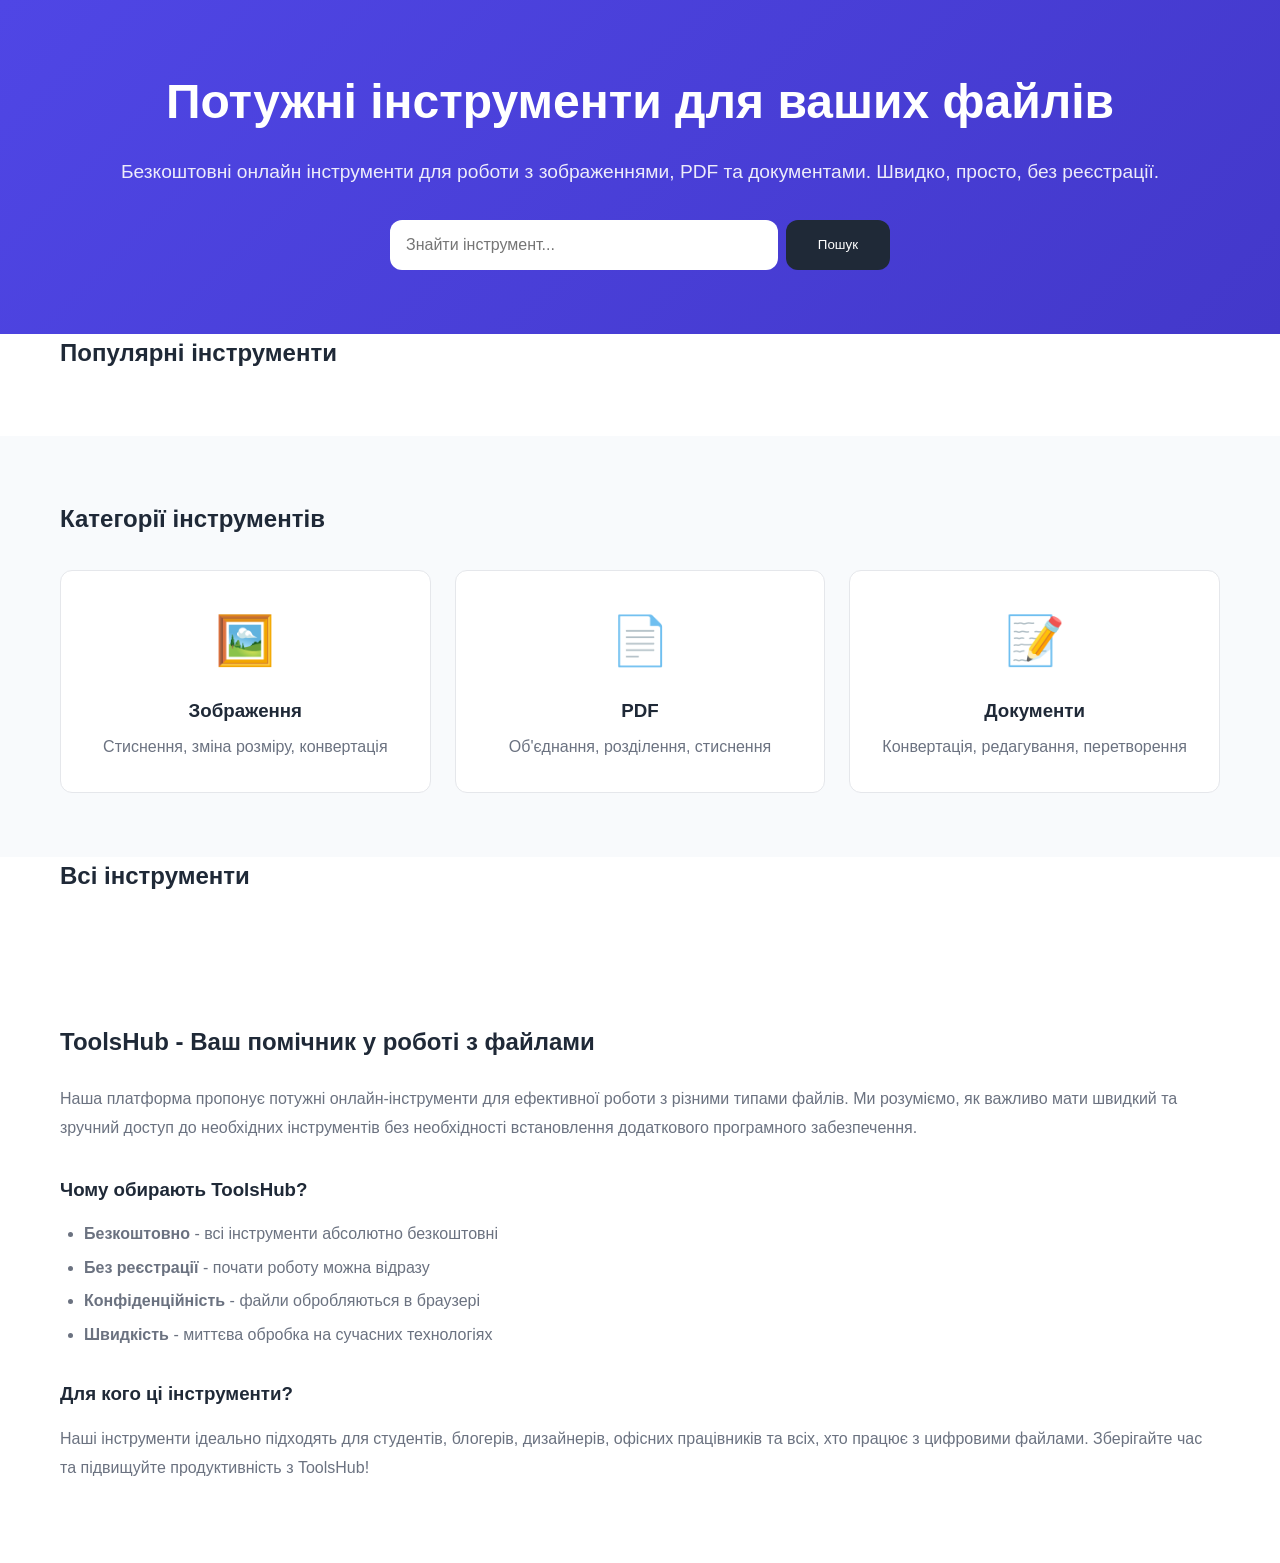
==== index.html @ 2525f167 "1" ====
<!DOCTYPE html>
<html lang="uk">
<head>
    <meta charset="UTF-8">
    <meta name="viewport" content="width=device-width, initial-scale=1.0">
    <title>ToolsHub - Безкоштовні онлайн інструменти для роботи з файлами</title>
    <meta name="description" content="Потужні онлайн інструменти для роботи з зображеннями, PDF та файлами. Швидко, просто, безкоштовно. Стискання, конвертація, редагування онлайн.">
    <meta name="keywords" content="онлайн інструменти, стиснення зображень, PDF tools, конвертація файлів, безкоштовні інструменти">
    
    <!-- Open Graph -->
    <meta property="og:title" content="ToolsHub - Безкоштовні онлайн інструменти">
    <meta property="og:description" content="Потужні інструменти для роботи з файлами прямо у вашому браузері">
    <meta property="og:type" content="website">
    <meta property="og:url" content="https://yourdomain.com/">
    <meta property="og:image" content="/assets/images/og-image.webp">
    
    <!-- Favicon -->
    <link rel="icon" type="image/x-icon" href="/assets/images/favicon.ico">
    
    <!-- Styles -->
    <link rel="stylesheet" href="/assets/css/global.css">
    <link rel="stylesheet" href="/assets/css/home.css">
</head>
<body>
    <!-- Header будет вставлено динамически -->
    <div id="header-container"></div>
    
    <main>
        <!-- Hero Section -->
        <section class="hero">
            <div class="container">
                <h1 class="hero-title">Потужні інструменти для ваших файлів</h1>
                <p class="hero-description">Безкоштовні онлайн інструменти для роботи з зображеннями, PDF та документами. Швидко, просто, без реєстрації.</p>
                
                <div class="search-box">
                    <input type="text" placeholder="Знайти інструмент..." id="searchInput">
                    <button class="search-btn">Пошук</button>
                </div>
            </div>
        </section>

        <!-- Featured Tools -->
        <section class="featured-tools">
            <div class="container">
                <h2>Популярні інструменти</h2>
                <div id="featured-tools-container" class="tools-grid"></div>
            </div>
        </section>

        <!-- Categories -->
        <section class="categories">
            <div class="container">
                <h2>Категорії інструментів</h2>
                <div class="categories-grid">
                    <div class="category-card" data-category="image">
                        <div class="category-icon">🖼️</div>
                        <h3>Зображення</h3>
                        <p>Стиснення, зміна розміру, конвертація</p>
                    </div>
                    <div class="category-card" data-category="pdf">
                        <div class="category-icon">📄</div>
                        <h3>PDF</h3>
                        <p>Об'єднання, розділення, стиснення</p>
                    </div>
                    <div class="category-card" data-category="document">
                        <div class="category-icon">📝</div>
                        <h3>Документи</h3>
                        <p>Конвертація, редагування, перетворення</p>
                    </div>
                </div>
            </div>
        </section>

        <!-- All Tools -->
        <section class="all-tools">
            <div class="container">
                <h2>Всі інструменти</h2>
                <div id="all-tools-container" class="tools-grid"></div>
            </div>
        </section>

        <!-- SEO Content -->
        <section class="seo-content">
            <div class="container">
                <h2>ToolsHub - Ваш помічник у роботі з файлами</h2>
                <p>Наша платформа пропонує потужні онлайн-інструменти для ефективної роботи з різними типами файлів. Ми розуміємо, як важливо мати швидкий та зручний доступ до необхідних інструментів без необхідності встановлення додаткового програмного забезпечення.</p>
                
                <h3>Чому обирають ToolsHub?</h3>
                <ul>
                    <li><strong>Безкоштовно</strong> - всі інструменти абсолютно безкоштовні</li>
                    <li><strong>Без реєстрації</strong> - почати роботу можна відразу</li>
                    <li><strong>Конфіденційність</strong> - файли обробляються в браузері</li>
                    <li><strong>Швидкість</strong> - миттєва обробка на сучасних технологіях</li>
                </ul>

                <h3>Для кого ці інструменти?</h3>
                <p>Наші інструменти ідеально підходять для студентів, блогерів, дизайнерів, офісних працівників та всіх, хто працює з цифровими файлами. Зберігайте час та підвищуйте продуктивність з ToolsHub!</p>
            </div>
        </section>
    </main>

    <!-- Footer будет вставлено динамически -->
    <div id="footer-container"></div>

    <!-- Scripts -->
    <script src="/assets/js/main.js"></script>
    <script src="/assets/js/components.js"></script>
    <script src="/assets/js/tools-loader.js"></script>
</body>
</html>
---- assets/css/global.css ----
/* Variables */
:root {
    --primary-color: #4f46e5;
    --primary-hover: #4338ca;
    --secondary-color: #64748b;
    --background: #ffffff;
    --surface: #f8fafc;
    --text-primary: #1f2937;
    --text-secondary: #6b7280;
    --border: #e5e7eb;
    --success: #10b981;
    --error: #ef4444;
    --radius: 12px;
    --shadow: 0 1px 3px rgba(0, 0, 0, 0.1);
    --shadow-lg: 0 10px 25px rgba(0, 0, 0, 0.1);
}

[data-theme="dark"] {
    --background: #0f0f0f;
    --surface: #1a1a1a;
    --text-primary: #f8fafc;
    --text-secondary: #94a3b8;
    --border: #2a2a2a;
}

/* Reset */
* {
    margin: 0;
    padding: 0;
    box-sizing: border-box;
}

body {
    font-family: -apple-system, BlinkMacSystemFont, 'Segoe UI', Roboto, sans-serif;
    background-color: var(--background);
    color: var(--text-primary);
    line-height: 1.6;
}

.container {
    max-width: 1200px;
    margin: 0 auto;
    padding: 0 20px;
}

/* Header Styles */
.header {
    background: var(--surface);
    border-bottom: 1px solid var(--border);
    padding: 1rem 0;
    position: sticky;
    top: 0;
    z-index: 100;
}

.header-content {
    display: flex;
    justify-content: space-between;
    align-items: center;
}

.logo {
    font-size: 1.5rem;
    font-weight: bold;
    color: var(--primary-color);
    text-decoration: none;
}

.nav {
    display: flex;
    gap: 2rem;
}

.nav a {
    color: var(--text-primary);
    text-decoration: none;
    font-weight: 500;
    transition: color 0.2s;
}

.nav a:hover {
    color: var(--primary-color);
}

.theme-toggle {
    background: none;
    border: none;
    cursor: pointer;
    font-size: 1.2rem;
    padding: 0.5rem;
    border-radius: var(--radius);
    transition: background 0.2s;
}

.theme-toggle:hover {
    background: var(--border);
}

/* Footer Styles */
.footer {
    background: var(--surface);
    border-top: 1px solid var(--border);
    padding: 2rem 0;
    margin-top: 4rem;
}

.footer-content {
    display: flex;
    justify-content: space-between;
    align-items: center;
}

.footer-nav {
    display: flex;
    gap: 1.5rem;
}

.footer-nav a {
    color: var(--text-secondary);
    text-decoration: none;
    font-size: 0.9rem;
}

.footer-nav a:hover {
    color: var(--primary-color);
}

.copyright {
    color: var(--text-secondary);
    font-size: 0.9rem;
}
---- assets/css/home.css ----
/* Hero Section */
.hero {
    background: linear-gradient(135deg, var(--primary-color) 0%, var(--primary-hover) 100%);
    color: white;
    padding: 4rem 0;
    text-align: center;
}

.hero-title {
    font-size: 3rem;
    font-weight: bold;
    margin-bottom: 1rem;
}

.hero-description {
    font-size: 1.2rem;
    margin-bottom: 2rem;
    opacity: 0.9;
}

.search-box {
    max-width: 500px;
    margin: 0 auto;
    display: flex;
    gap: 0.5rem;
}

.search-box input {
    flex: 1;
    padding: 1rem;
    border: none;
    border-radius: var(--radius);
    font-size: 1rem;
}

.search-btn {
    padding: 1rem 2rem;
    background: var(--text-primary);
    color: white;
    border: none;
    border-radius: var(--radius);
    cursor: pointer;
    font-weight: 500;
}

.search-btn:hover {
    background: #374151;
}

/* Tools Grid */
.tools-grid {
    display: grid;
    grid-template-columns: repeat(auto-fill, minmax(300px, 1fr));
    gap: 1.5rem;
    margin: 2rem 0;
}

.tool-card {
    background: var(--surface);
    border: 1px solid var(--border);
    border-radius: var(--radius);
    padding: 1.5rem;
    transition: all 0.2s;
}

.tool-card:hover {
    transform: translateY(-2px);
    box-shadow: var(--shadow-lg);
}

.tool-icon {
    font-size: 2rem;
    margin-bottom: 1rem;
}

.tool-card h3 {
    margin-bottom: 0.5rem;
    color: var(--text-primary);
}

.tool-card p {
    color: var(--text-secondary);
    margin-bottom: 1rem;
}

.tool-link {
    display: inline-block;
    background: var(--primary-color);
    color: white;
    padding: 0.5rem 1rem;
    border-radius: var(--radius);
    text-decoration: none;
    font-weight: 500;
    transition: background 0.2s;
}

.tool-link:hover {
    background: var(--primary-hover);
}

/* Categories */
.categories {
    padding: 4rem 0;
    background: var(--surface);
}

.categories-grid {
    display: grid;
    grid-template-columns: repeat(auto-fit, minmax(250px, 1fr));
    gap: 1.5rem;
    margin-top: 2rem;
}

.category-card {
    background: var(--background);
    border: 1px solid var(--border);
    border-radius: var(--radius);
    padding: 2rem;
    text-align: center;
    transition: all 0.2s;
}

.category-card:hover {
    transform: translateY(-2px);
    box-shadow: var(--shadow-lg);
}

.category-icon {
    font-size: 3rem;
    margin-bottom: 1rem;
}

.category-card h3 {
    margin-bottom: 0.5rem;
    color: var(--text-primary);
}

.category-card p {
    color: var(--text-secondary);
}

/* SEO Content */
.seo-content {
    padding: 4rem 0;
}

.seo-content h2 {
    margin-bottom: 1.5rem;
    color: var(--text-primary);
}

.seo-content h3 {
    margin: 2rem 0 1rem 0;
    color: var(--text-primary);
}

.seo-content p {
    margin-bottom: 1rem;
    color: var(--text-secondary);
    line-height: 1.8;
}

.seo-content ul {
    margin: 1rem 0;
    padding-left: 1.5rem;
}

.seo-content li {
    margin-bottom: 0.5rem;
    color: var(--text-secondary);
}

/* Responsive */
@media (max-width: 768px) {
    .hero-title {
        font-size: 2rem;
    }
    
    .search-box {
        flex-direction: column;
    }
    
    .tools-grid {
        grid-template-columns: 1fr;
    }
    
    .categories-grid {
        grid-template-columns: 1fr;
    }
    
    .header-content {
        flex-direction: column;
        gap: 1rem;
    }
    
    .footer-content {
        flex-direction: column;
        gap: 1rem;
        text-align: center;
    }
}
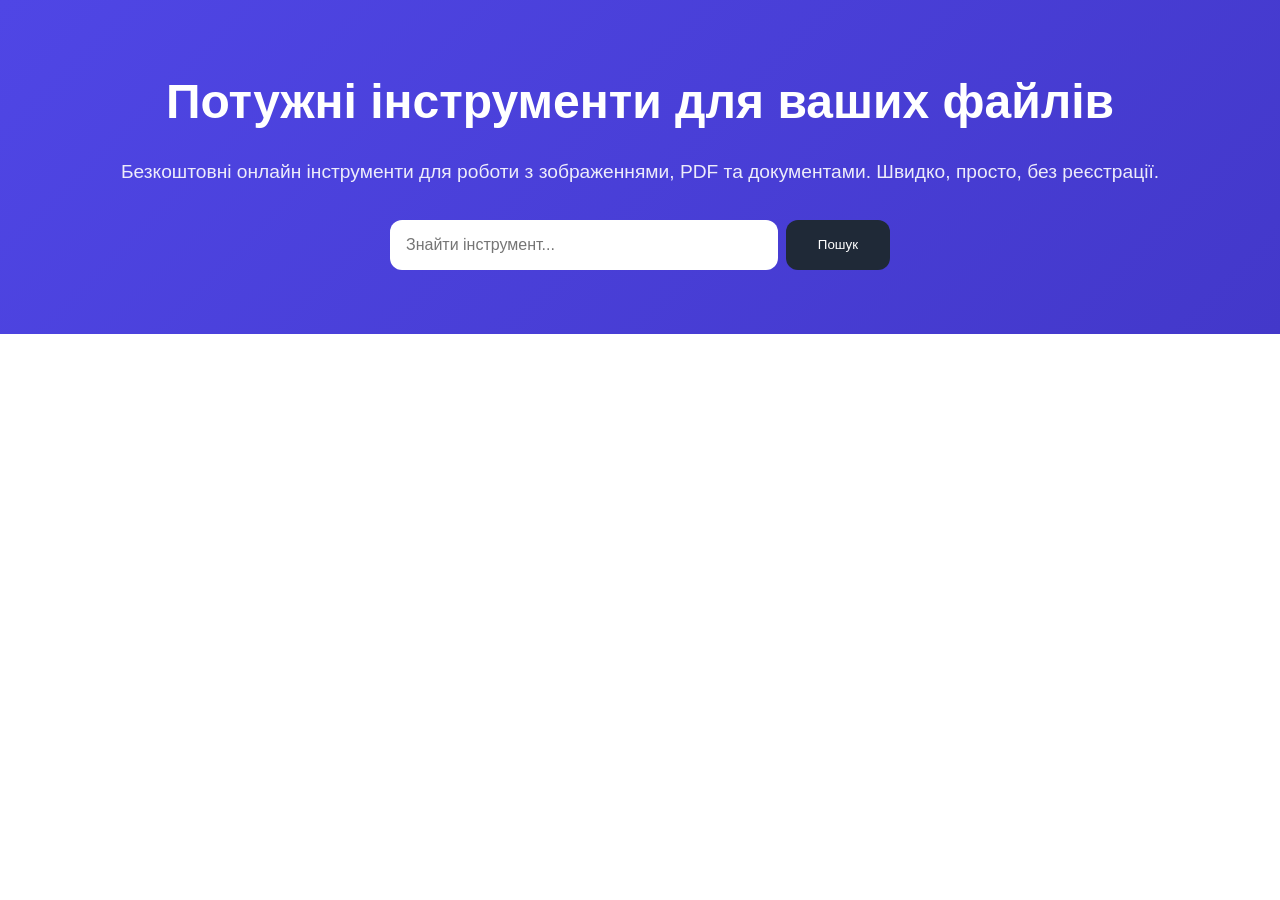
==== commit 5369f41d: "1" ====
--- a/index.html
+++ b/index.html
@@ -39,64 +39,7 @@
             </div>
         </section>
 
-        <!-- Featured Tools -->
-        <section class="featured-tools">
-            <div class="container">
-                <h2>Популярні інструменти</h2>
-                <div id="featured-tools-container" class="tools-grid"></div>
-            </div>
-        </section>
-
-        <!-- Categories -->
-        <section class="categories">
-            <div class="container">
-                <h2>Категорії інструментів</h2>
-                <div class="categories-grid">
-                    <div class="category-card" data-category="image">
-                        <div class="category-icon">🖼️</div>
-                        <h3>Зображення</h3>
-                        <p>Стиснення, зміна розміру, конвертація</p>
-                    </div>
-                    <div class="category-card" data-category="pdf">
-                        <div class="category-icon">📄</div>
-                        <h3>PDF</h3>
-                        <p>Об'єднання, розділення, стиснення</p>
-                    </div>
-                    <div class="category-card" data-category="document">
-                        <div class="category-icon">📝</div>
-                        <h3>Документи</h3>
-                        <p>Конвертація, редагування, перетворення</p>
-                    </div>
-                </div>
-            </div>
-        </section>
-
-        <!-- All Tools -->
-        <section class="all-tools">
-            <div class="container">
-                <h2>Всі інструменти</h2>
-                <div id="all-tools-container" class="tools-grid"></div>
-            </div>
-        </section>
-
-        <!-- SEO Content -->
-        <section class="seo-content">
-            <div class="container">
-                <h2>ToolsHub - Ваш помічник у роботі з файлами</h2>
-                <p>Наша платформа пропонує потужні онлайн-інструменти для ефективної роботи з різними типами файлів. Ми розуміємо, як важливо мати швидкий та зручний доступ до необхідних інструментів без необхідності встановлення додаткового програмного забезпечення.</p>
-                
-                <h3>Чому обирають ToolsHub?</h3>
-                <ul>
-                    <li><strong>Безкоштовно</strong> - всі інструменти абсолютно безкоштовні</li>
-                    <li><strong>Без реєстрації</strong> - почати роботу можна відразу</li>
-                    <li><strong>Конфіденційність</strong> - файли обробляються в браузері</li>
-                    <li><strong>Швидкість</strong> - миттєва обробка на сучасних технологіях</li>
-                </ul>
-
-                <h3>Для кого ці інструменти?</h3>
-                <p>Наші інструменти ідеально підходять для студентів, блогерів, дизайнерів, офісних працівників та всіх, хто працює з цифровими файлами. Зберігайте час та підвищуйте продуктивність з ToolsHub!</p>
-            </div>
-        </section>
+       
     </main>
 
     <!-- Footer будет вставлено динамически -->
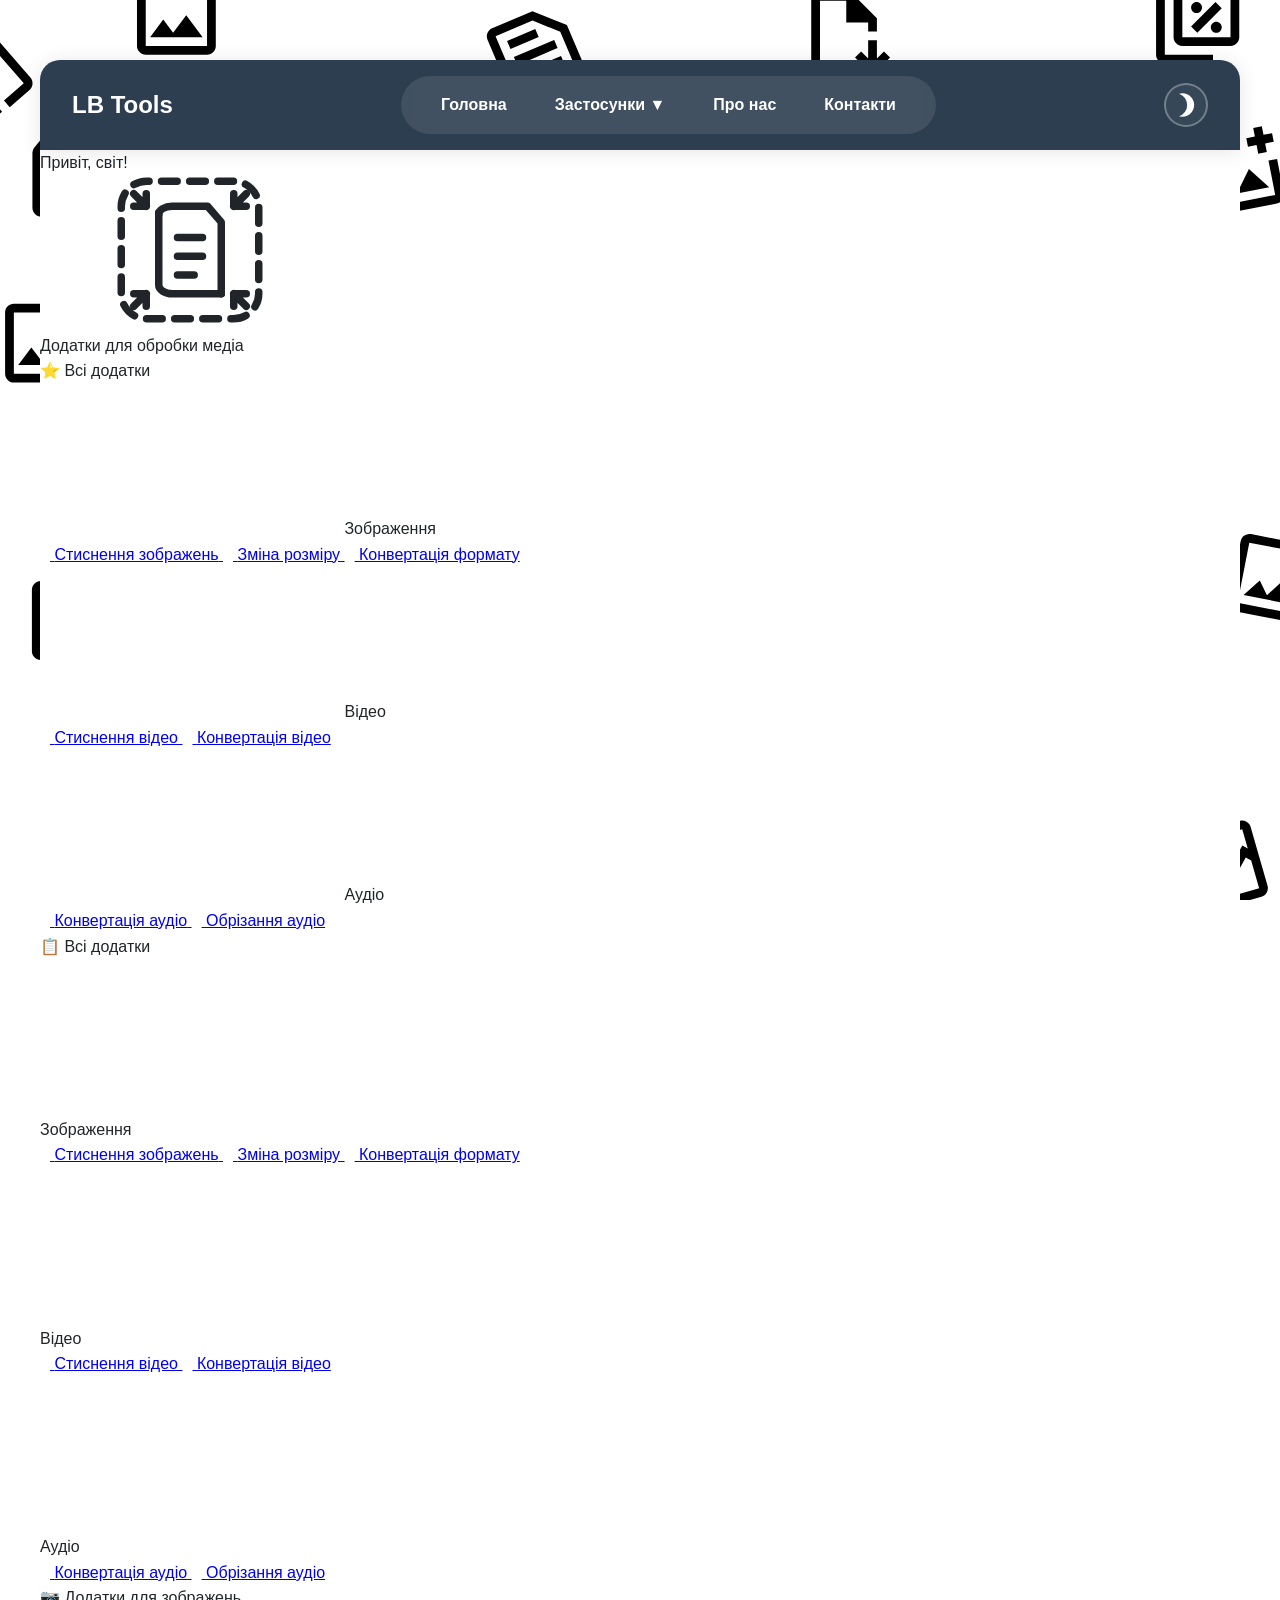
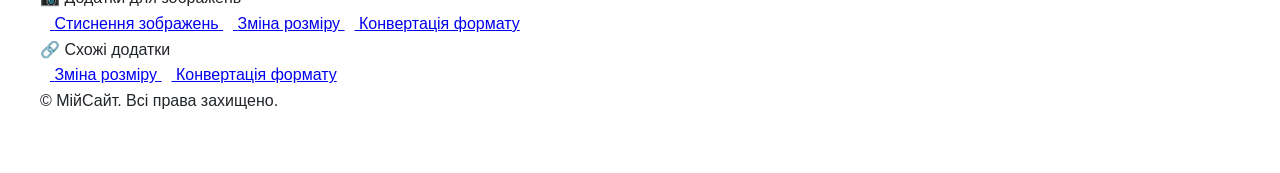
==== commit 28e05818: "1" ====
--- a/index.html
+++ b/index.html
@@ -3,51 +3,67 @@
 <head>
     <meta charset="UTF-8">
     <meta name="viewport" content="width=device-width, initial-scale=1.0">
-    <title>ToolsHub - Безкоштовні онлайн інструменти для роботи з файлами</title>
-    <meta name="description" content="Потужні онлайн інструменти для роботи з зображеннями, PDF та файлами. Швидко, просто, безкоштовно. Стискання, конвертація, редагування онлайн.">
-    <meta name="keywords" content="онлайн інструменти, стиснення зображень, PDF tools, конвертація файлів, безкоштовні інструменти">
-    
-    <!-- Open Graph -->
-    <meta property="og:title" content="ToolsHub - Безкоштовні онлайн інструменти">
-    <meta property="og:description" content="Потужні інструменти для роботи з файлами прямо у вашому браузері">
-    <meta property="og:type" content="website">
-    <meta property="og:url" content="https://yourdomain.com/">
-    <meta property="og:image" content="/assets/images/og-image.webp">
-    
-    <!-- Favicon -->
-    <link rel="icon" type="image/x-icon" href="/assets/images/favicon.ico">
-    
-    <!-- Styles -->
-    <link rel="stylesheet" href="/assets/css/global.css">
-    <link rel="stylesheet" href="/assets/css/home.css">
+    <title>LB Tools</title>
+    <link rel="stylesheet" href="assets/css/reset.css">
+    <link rel="stylesheet" href="assets/css/main.css">
+    <link rel="stylesheet" href="assets/css/header.css">
 </head>
-<body>
-    <!-- Header будет вставлено динамически -->
-    <div id="header-container"></div>
-    
-    <main>
-        <!-- Hero Section -->
-        <section class="hero">
+<body class="fade-in">
+
+    <!-- Шапка -->
+    <header id="header" class="site-header"></header>
+
+    <!-- Основний контент -->
+    <main id="main-content">
+        <div class="content">
+            <h1>Привіт, світ!</h1>
+
+            <svg class="icon" aria-hidden="true">
+                <use href="assets/img/icons/icons.svg#compress-pdf-outline-ico"></use>
+            </svg>
+
+            
+
+
+
             <div class="container">
-                <h1 class="hero-title">Потужні інструменти для ваших файлів</h1>
-                <p class="hero-description">Безкоштовні онлайн інструменти для роботи з зображеннями, PDF та документами. Швидко, просто, без реєстрації.</p>
-                
-                <div class="search-box">
-                    <input type="text" placeholder="Знайти інструмент..." id="searchInput">
-                    <button class="search-btn">Пошук</button>
-                </div>
+                <h1>Додатки для обробки медіа</h1>
+            
+
+                <!-- Футер - випадаючі категорії -->
+                <section class="footer-links">
+                    <h2 class="section-title">⭐ Всі додатки</h2>
+                    <div data-links="footer"></div>
+                </section>
+
+                <!-- Список всіх додатків з групуванням по категоріях -->
+                <section>
+                    <h2 class="section-title">📋 Всі додатки</h2>
+                    <div class="apps-container" data-links="all"></div>
+                </section>
+
+
+                <!-- Категорія окремо -->
+                <section>
+                    <h2 class="section-title">📷 Додатки для зображень</h2>
+                    <div class="simple-list" data-links="category" data-category="images"></div>
+                </section>
+
+                <!-- Пов'язані додатки -->
+                <section>
+                    <h2 class="section-title">🔗 Схожі додатки</h2>
+                    <div class="simple-list" data-links="related" data-category="images" data-current="compress-image"></div>
+                </section>
             </div>
-        </section>
 
-       
+            
     </main>
 
-    <!-- Footer будет вставлено динамически -->
-    <div id="footer-container"></div>
+    <!-- Футер -->
+    <footer id="footer" class="site-footer"></footer>
 
-    <!-- Scripts -->
-    <script src="/assets/js/main.js"></script>
-    <script src="/assets/js/components.js"></script>
-    <script src="/assets/js/tools-loader.js"></script>
+    <script src="assets/js/appsData.js"></script>
+    <script src="assets/js/render.js"></script>
+    <script src="assets/js/main.js"></script>
 </body>
 </html>
--- a/assets/css/main.css
+++ b/assets/css/main.css
@@ -0,0 +1,381 @@
+
+/* ===== CSS ЗМІННІ ДЛЯ ТЕМ ===== */
+:root {
+    /* Світла тема (за замовчуванням) */
+    --bg-primary: #ffffff;
+    --bg-secondary: #f8f9fa;
+    --bg-tertiary: #e9ecef;
+    
+    --text-primary: #212529;
+    --text-secondary: #6c757d;
+    --text-muted: #adb5bd;
+    
+    --accent-primary: #2c3e50;
+    --accent-secondary: #3498db;
+    --accent-success: #28a745;
+    --accent-danger: #dc3545;
+    --accent-warning: #ffc107;
+    
+    --border-color: #dee2e6;
+    --shadow-color: rgba(0, 0, 0, 0.1);
+
+    --header-bg: #2c3e50;
+    --header-text: #ffffff;
+    
+    /* Фон сторінки */
+    --page-bg-image: url('/assets/img/background/background-white-tems.svg');
+    
+    /* Посилання */
+    --link-color: #3498db;
+    --link-hover: #2980b9;
+    
+    /* ===== АДАПТИВНІ РОЗМІРИ ТЕКСТУ ===== */
+    /* Десктоп (базові розміри) */
+    --text-xs: 0.75rem;    /* 12px */
+    --text-sm: 0.875rem;   /* 14px */
+    --text-base: 1rem;     /* 16px */
+    --text-lg: 1.125rem;   /* 18px */
+    --text-xl: 1.25rem;    /* 20px */
+    --text-2xl: 1.5rem;    /* 24px */
+    --text-3xl: 1.875rem;  /* 30px */
+    --text-4xl: 2.25rem;   /* 36px */
+    --text-5xl: 3rem;      /* 48px */
+    --text-6xl: 3.75rem;   /* 60px */
+    
+    /* Відступи */
+    --space-xs: 0.25rem;   /* 4px */
+    --space-sm: 0.5rem;    /* 8px */
+    --space-md: 1rem;      /* 16px */
+    --space-lg: 1.5rem;    /* 24px */
+    --space-xl: 2rem;      /* 32px */
+    --space-2xl: 3rem;     /* 48px */
+    --space-3xl: 4rem;     /* 64px */
+    
+    /* Додаткові змінні для RGB значень */
+    --header-bg-rgb: 44, 62, 80;
+    --accent-secondary-rgb: 52, 152, 219;
+}
+
+/* Темна тема */
+[data-theme="dark"] {
+    --bg-primary: #1a1d21;
+    --bg-secondary: #2d3136;
+    --bg-tertiary: #3d4248;
+    
+    --text-primary: #e9ecef;
+    --text-secondary: #adb5bd;
+    --text-muted: #6c757d;
+    
+    --accent-primary: #3498db;
+    --accent-secondary: #5dade2;
+    --accent-success: #58d68d;
+    --accent-danger: #f1948a;
+    --accent-warning: #f7dc6f;
+    
+    --border-color: #495057;
+    --shadow-color: rgba(0, 0, 0, 0.3);
+    
+    /* Фон сторінки */
+    --page-bg-image: url('/assets/img/background/background-black-tems.svg');
+    
+    --link-color: #5dade2;
+    --link-hover: #85c1e9;
+    
+    /* Додаткові змінні для RGB значень */
+    --header-bg-rgb: 26, 37, 47;
+    --accent-secondary-rgb: 93, 173, 226;
+}
+
+/* Системна тема (автоматично) */
+@media (prefers-color-scheme: dark) {
+    :root:not([data-theme="light"]) {
+        --bg-primary: #1a1d21;
+        --bg-secondary: #2d3136;
+        --bg-tertiary: #3d4248;
+        --text-primary: #e9ecef;
+        --text-secondary: #adb5bd;
+        --text-muted: #6c757d;
+        /* Фон сторінки */
+        --page-bg-image: url('/assets/img/background/background-black-tems.svg');  
+    }
+}
+
+/* ===== АДАПТИВНІСТЬ ДЛЯ РІЗНИХ ЕКРАНІВ ===== */
+
+/* Великі десктопи (1440px+) */
+@media (min-width: 1440px) {
+    :root {
+        --text-base: 1.125rem;   /* 18px */
+        --text-lg: 1.25rem;      /* 20px */
+        --text-xl: 1.5rem;       /* 24px */
+        --text-2xl: 1.875rem;    /* 30px */
+        --text-3xl: 2.25rem;     /* 36px */
+        --text-4xl: 3rem;        /* 48px */
+        --text-5xl: 3.75rem;     /* 60px */
+        --text-6xl: 4.5rem;      /* 72px */
+    }
+}
+
+/* Планшети (768px - 1023px) */
+@media (max-width: 1023px) {
+    :root {
+        --text-xs: 0.75rem;      /* 12px */
+        --text-sm: 0.8125rem;    /* 13px */
+        --text-base: 0.9375rem;  /* 15px */
+        --text-lg: 1.0625rem;    /* 17px */
+        --text-xl: 1.1875rem;    /* 19px */
+        --text-2xl: 1.375rem;    /* 22px */
+        --text-3xl: 1.625rem;    /* 26px */
+        --text-4xl: 1.875rem;    /* 30px */
+        --text-5xl: 2.25rem;     /* 36px */
+        --text-6xl: 2.75rem;     /* 44px */
+    }
+}
+
+/* Мобільні (480px - 767px) */
+@media (max-width: 767px) {
+    :root {
+        --text-xs: 0.6875rem;    /* 11px */
+        --text-sm: 0.75rem;      /* 12px */
+        --text-base: 0.875rem;   /* 14px */
+        --text-lg: 1rem;         /* 16px */
+        --text-xl: 1.125rem;     /* 18px */
+        --text-2xl: 1.25rem;     /* 20px */
+        --text-3xl: 1.5rem;      /* 24px */
+        --text-4xl: 1.75rem;     /* 28px */
+        --text-5xl: 2rem;        /* 32px */
+        --text-6xl: 2.5rem;      /* 40px */
+        
+        --space-md: 0.75rem;     /* 12px */
+        --space-lg: 1.25rem;     /* 20px */
+        --space-xl: 1.5rem;      /* 24px */
+        --space-2xl: 2rem;       /* 32px */
+        --space-3xl: 3rem;       /* 48px */
+    }
+}
+
+/* Дуже малі екрани (320px - 479px) */
+@media (max-width: 479px) {
+    :root {
+        --text-xs: 0.625rem;     /* 10px */
+        --text-sm: 0.6875rem;    /* 11px */
+        --text-base: 0.8125rem;  /* 13px */
+        --text-lg: 0.9375rem;    /* 15px */
+        --text-xl: 1.0625rem;    /* 17px */
+        --text-2xl: 1.1875rem;   /* 19px */
+        --text-3xl: 1.375rem;    /* 22px */
+        --text-4xl: 1.5rem;      /* 24px */
+        --text-5xl: 1.75rem;     /* 28px */
+        --text-6xl: 2rem;        /* 32px */
+        
+        --space-md: 0.5rem;      /* 8px */
+        --space-lg: 1rem;        /* 16px */
+        --space-xl: 1.25rem;     /* 20px */
+        --space-2xl: 1.5rem;     /* 24px */
+        --space-3xl: 2rem;       /* 32px */
+    }
+}
+
+/* ===== ОСНОВНІ СТИЛІ БОКС-САЙЗІНГ ===== */
+*, *::before, *::after {
+    box-sizing: border-box;
+}
+
+html {
+    scroll-behavior: smooth;
+    min-height: 100vh;
+    display: flex;
+    background-color: var(--bg-primary);
+
+
+    background-image: var(--page-bg-image);
+    background-size: cover;
+    background-attachment: fixed;
+    background-position: center;
+    color: var(--text-primary);
+    transition: all 0.3s ease;
+}
+
+body {
+    padding: 0;
+    font-family: -apple-system, BlinkMacSystemFont, 'Segoe UI', Roboto, 'Helvetica Neue', Arial, sans-serif;
+    background-image: var(--page-bg-image);
+    background-size: cover;
+    background-attachment: fixed;
+    background-position: center;
+    color: var(--text-primary);
+    line-height: 1.6;
+    overflow-x: hidden;
+    position: relative;
+    width: 100%;
+    margin: auto;
+    max-width: 1444px;
+    padding-top: var(--text-6xl);
+    padding-bottom: var(--text-6xl);
+    transition: all 0.3s ease;
+}
+
+main {
+    min-height: 100vh;
+    background-color: var(--bg-primary);
+}
+
+@media (max-width: 1440px) {
+    body {
+        max-width: 1200px;
+        padding-top: var(--text-6xl);
+        padding-bottom: var(--text-6xl);
+    }
+}
+
+@media (max-width: 1200px) {
+    body {
+        max-width: 1023px;
+        padding-top: var(--text-5xl);
+        padding-bottom: var(--text-5xl);
+    }
+}
+
+@media (max-width: 1023px) {
+    body {
+        max-width: 900px;
+        padding-top: var(--text-4xl);
+        padding-bottom: var(--text-4xl);
+    }
+}
+
+@media (max-width: 900px) {
+    body {
+        max-width: 767px;
+        padding-top: var(--text-3xl);
+        padding-bottom: var(--text-3xl);
+    }
+}
+
+@media (max-width: 767px) {
+    body {
+        max-width: 100vw;
+        padding-top: 0;
+        padding-bottom: 0;
+    }
+    main {
+        min-height: 100vh;
+    }
+}
+
+/* ===== АНІМАЦІЇ ===== */
+/* Основний клас для плавного з'явлення */
+.fade-in {
+    opacity: 0;
+    animation: fadeIn 0.6s ease forwards;
+}
+
+/* Різні варіанти анімацій */
+.slide-up {
+    opacity: 0;
+    transform: translateY(30px);
+    animation: slideUp 0.6s ease forwards;
+}
+
+.slide-down {
+    opacity: 0;
+    transform: translateY(-30px);
+    animation: slideDown 0.6s ease forwards;
+}
+
+.slide-left {
+    opacity: 0;
+    transform: translateX(30px);
+    animation: slideLeft 0.6s ease forwards;
+}
+
+.slide-right {
+    opacity: 0;
+    transform: translateX(-30px);
+    animation: slideRight 0.6s ease forwards;
+}
+
+/* Анімація масштабу */
+.scale-in {
+    opacity: 0;
+    transform: scale(0.8);
+    animation: scaleIn 0.6s ease forwards;
+}
+
+/* Бounce ефект */
+.bounce-in {
+    opacity: 0;
+    transform: scale(0.3);
+    animation: bounceIn 0.6s ease forwards;
+}
+
+/* Анімації */
+@keyframes fadeIn {
+    to { opacity: 1; }
+}
+
+@keyframes slideUp {
+    to { opacity: 1; transform: translateY(0); }
+}
+
+@keyframes slideDown {
+    to { opacity: 1; transform: translateY(0); }
+}
+
+@keyframes slideLeft {
+    to { opacity: 1; transform: translateX(0); }
+}
+
+@keyframes slideRight {
+    to { opacity: 1; transform: translateX(0); }
+}
+
+@keyframes scaleIn {
+    to { opacity: 1; transform: scale(1); }
+}
+
+@keyframes bounceIn {
+    0% { opacity: 0; transform: scale(0.3); }
+    50% { opacity: 1; transform: scale(1.05); }
+    70% { transform: scale(0.9); }
+    100% { opacity: 1; transform: scale(1); }
+}
+
+/* Затримки */
+.delay-1 { animation-delay: 0.1s; }
+.delay-2 { animation-delay: 0.2s; }
+.delay-3 { animation-delay: 0.3s; }
+.delay-4 { animation-delay: 0.4s; }
+.delay-5 { animation-delay: 0.5s; }
+
+/* Плавні переходи для ховерів */
+.smooth-element {
+    transition: all 0.3s ease;
+}
+
+/* ===== УТИЛІТИ ===== */
+.visually-hidden {
+    position: absolute;
+    width: 1px;
+    height: 1px;
+    padding: 0;
+    margin: -1px;
+    overflow: hidden;
+    clip: rect(0, 0, 0, 0);
+    white-space: nowrap;
+    border: 0;
+}
+
+.focus-visible:focus {
+    outline: 2px solid var(--accent-secondary);
+    outline-offset: 2px;
+}
+
+
+/* ===== МІНІМАЛІСТИЧНИЙ СКРОЛБАР З КОЛЬОРОВОЮ ПОЛОСКОЮ ===== */
+::-webkit-scrollbar { width: 6px; height: 6px; }
+::-webkit-scrollbar-track { background: transparent; margin: 20px 0; border-radius: 3px; }
+::-webkit-scrollbar-thumb { background: var(--accent-secondary); border-radius: 3px; }
+::-webkit-scrollbar-thumb:hover { background: var(--accent-secondary); }
+::-webkit-scrollbar-button { display: none; }
+
--- a/assets/css/header.css
+++ b/assets/css/header.css
@@ -0,0 +1,548 @@
+/* ===== СТИЛІЗАЦІЯ ШАПКИ ===== */
+.site-header {
+    background: var(--header-bg);
+    color: var(--header-text);
+    position: sticky;
+    top: 0;
+    z-index: 1000;
+    box-shadow: 0 2px 20px var(--shadow-color);
+    transition: all 0.3s ease;
+    backdrop-filter: blur(10px);
+    -webkit-backdrop-filter: blur(10px);
+    width: 100%;
+    border-radius: 20px 20px 0 0;
+}
+
+.site-header.scrolled {
+    background: rgba(var(--header-bg-rgb), 0.95);
+    box-shadow: 0 4px 30px rgba(0, 0, 0, 0.1);
+    padding-top: var(--space-xs);
+    padding-bottom: var(--space-xs);
+    border-radius: 0 0 0 0;
+}
+
+.header-container {
+    max-width: 1200px;
+    margin: 0 auto;
+    padding: var(--space-md) var(--space-xl);
+    display: flex;
+    align-items: center;
+    justify-content: space-between;
+    gap: var(--space-lg);
+    width: 100%;
+}
+
+/* Логотип */
+.logo {
+    flex-shrink: 0;
+}
+
+.logo a {
+    font-size: var(--text-2xl);
+    font-weight: 800;
+    color: var(--header-text);
+    text-decoration: none;
+    display: flex;
+    align-items: center;
+    gap: var(--space-sm);
+    transition: all 0.3s ease;
+    padding: var(--space-xs) 0;
+    position: relative;
+}
+
+.logo a::after {
+    content: '';
+    position: absolute;
+    bottom: 0;
+    left: 0;
+    width: 0;
+    height: 3px;
+    background: linear-gradient(90deg, var(--accent-primary), var(--accent-secondary));
+    transition: width 0.3s ease;
+    border-radius: 2px;
+}
+
+.logo a:hover::after {
+    width: 100%;
+}
+
+.logo a:hover {
+    transform: translateY(-2px);
+}
+
+/* Основна навігація */
+.main-nav {
+    flex: 1;
+    display: flex;
+    justify-content: center;
+}
+
+.nav-list {
+    display: flex;
+    gap: var(--space-md);
+    list-style: none;
+    margin: 0;
+    padding: 0;
+    background: rgba(255, 255, 255, 0.1);
+    padding: var(--space-sm) var(--space-lg);
+    border-radius: 50px;
+    backdrop-filter: blur(5px);
+    -webkit-backdrop-filter: blur(5px);
+}
+
+.nav-list li {
+    position: relative;
+}
+
+.nav-list a {
+    color: var(--header-text);
+    text-decoration: none;
+    font-weight: 600;
+    font-size: var(--text-base);
+    padding: var(--space-sm) var(--space-md);
+    border-radius: 25px;
+    transition: all 0.3s ease;
+    display: block;
+    position: relative;
+    overflow: hidden;
+}
+
+.nav-list a::before {
+    content: '';
+    position: absolute;
+    top: 0;
+    left: -100%;
+    width: 100%;
+    height: 100%;
+    background: linear-gradient(90deg, transparent, rgba(255, 255, 255, 0.1), transparent);
+    transition: left 0.5s ease;
+}
+
+.nav-list a:hover::before {
+    left: 100%;
+}
+
+.nav-list a:hover {
+    background: rgba(255, 255, 255, 0.15);
+    
+    box-shadow: 0 4px 15px rgba(0, 0, 0, 0.1);
+}
+
+.nav-list a::after {
+    content: '';
+    position: absolute;
+    bottom: -2px;
+    left: 50%;
+    transform: translateX(-50%);
+    width: 0;
+    height: 2px;
+    background: linear-gradient(90deg, var(--accent-primary), var(--accent-secondary));
+    transition: width 0.3s ease;
+    border-radius: 2px;
+}
+
+.nav-list a:hover::after {
+    width: 70%;
+}
+
+.nav-list li.active a {
+    background: rgba(255, 255, 255, 0.2);
+    color: var(--accent-secondary);
+}
+
+.nav-list li.active a::after {
+    width: 70%;
+    background: var(--accent-secondary);
+}
+
+/* ===== КНОПКА ПЕРЕМИКАННЯ ТЕМИ ===== */
+.theme-toggle {
+    background: transparent;
+    border: 2px solid rgba(255, 255, 255, 0.3);
+    width: 44px;
+    height: 44px;
+    border-radius: 50%;
+    cursor: pointer;
+    display: flex;
+    align-items: center;
+    justify-content: center;
+    color: var(--header-text);
+    font-size: var(--text-lg);
+    transition: all 0.3s cubic-bezier(0.4, 0, 0.2, 1);
+    flex-shrink: 0;
+    position: relative;
+    overflow: hidden;
+    z-index: 10;
+}
+
+.theme-toggle::before {
+    content: '';
+    position: absolute;
+    top: 0;
+    left: -100%;
+    width: 100%;
+    height: 100%;
+    background: linear-gradient(90deg, transparent, rgba(255, 255, 255, 0.2), transparent);
+    transition: left 0.5s ease;
+}
+
+.theme-toggle:hover::before {
+    left: 100%;
+}
+
+.theme-toggle:hover {
+    border-color: var(--accent-secondary);
+    background: rgba(255, 255, 255, 0.1);
+    transform: rotate(15deg) scale(1.1);
+    box-shadow: 0 0 20px rgba(var(--accent-secondary-rgb), 0.3);
+}
+
+.theme-toggle:active {
+    transform: rotate(15deg) scale(0.95);
+}
+
+.theme-icon {
+    transition: all 0.3s ease;
+    display: inline-block;
+}
+
+.theme-toggle:hover .theme-icon {
+    transform: scale(1.2);
+}
+
+/* Анімація для іконки теми */
+@keyframes themeSwitch {
+    0% {
+        transform: scale(1) rotate(0deg);
+        opacity: 1;
+    }
+    50% {
+        transform: scale(0.5) rotate(180deg);
+        opacity: 0;
+    }
+    100% {
+        transform: scale(1) rotate(360deg);
+        opacity: 1;
+    }
+}
+
+.theme-toggle.switching .theme-icon {
+    animation: themeSwitch 0.6s ease;
+}
+
+/* Кнопка мобільного меню */
+.mobile-menu-btn {
+    display: none;
+    flex-direction: column;
+    justify-content: space-between;
+    width: 30px;
+    height: 21px;
+    background: transparent;
+    border: none;
+    cursor: pointer;
+    padding: 0;
+    z-index: 1001;
+    position: relative;
+}
+
+.mobile-menu-btn span {
+    width: 100%;
+    height: 3px;
+    background: var(--header-text);
+    border-radius: 3px;
+    transition: all 0.3s ease;
+    transform-origin: left center;
+}
+
+.mobile-menu-btn.active span:nth-child(1) {
+    transform: rotate(45deg) translate(2px, -4px);
+    background: var(--accent-secondary);
+}
+
+.mobile-menu-btn.active span:nth-child(2) {
+    opacity: 0;
+    transform: translateX(-10px);
+}
+
+.mobile-menu-btn.active span:nth-child(3) {
+    transform: rotate(-45deg) translate(2px, 4px);
+    background: var(--accent-secondary);
+}
+
+/* ===== МОБІЛЬНЕ МЕНЮ ===== */
+.mobile-menu-overlay {
+    position: fixed;
+    top: 0;
+    left: 0;
+    width: 100%;
+    height: 100%;
+    background: rgba(0, 0, 0, 0.5);
+    z-index: 998;
+    opacity: 0;
+    visibility: hidden;
+    transition: all 0.3s cubic-bezier(0.4, 0, 0.2, 1);
+    backdrop-filter: blur(2px);
+    -webkit-backdrop-filter: blur(2px);
+}
+
+.mobile-menu-overlay.active {
+    opacity: 1;
+    visibility: visible;
+}
+
+@media (max-width: 767px) {
+    .site-header{
+        border-radius: 0 0 0 0;
+    }
+    body.menu-open {
+        overflow: hidden;
+    }
+    
+    .header-container {
+        padding: var(--space-sm);
+        gap: var(--space-sm);
+    }
+    
+    .logo a {
+        font-size: var(--text-xl);
+    }
+    
+    .main-nav {
+        position: fixed;
+        top: 0;
+        right: -100%;
+        width: 380px;
+        max-width: 100%;
+        height: 100vh;
+        height: 100dvh;
+        background: var(--header-bg);
+        box-shadow: -5px 0 30px rgba(0, 0, 0, 0.3);
+        transition: right 0.4s cubic-bezier(0.4, 0, 0.2, 1);
+        z-index: 999;
+        padding: 80px var(--space-lg) var(--space-xl);
+        display: flex;
+        flex-direction: column;
+        justify-content: flex-start;
+        overflow-y: auto;
+        -webkit-overflow-scrolling: touch;
+    }
+    
+    .main-nav.active {
+        right: 0;
+    }
+    
+    .nav-list {
+        flex-direction: column;
+        background: transparent;
+        padding: 0;
+        border-radius: 0;
+        gap: var(--space-xs);
+        width: 100%;
+        margin-top: var(--space-lg);
+    }
+    
+    .nav-list a {
+        padding: var(--space-md);
+        font-size: var(--text-base);
+        border-radius: 12px;
+        text-align: center;
+        margin-bottom: var(--space-xs);
+        background: rgba(255, 255, 255, 0.05);
+    }
+    
+    .nav-list a:hover {
+        transform: translateX(5px);
+        background: rgba(255, 255, 255, 0.1);
+    }
+    
+    .mobile-menu-btn {
+        display: flex;
+        order: 3;
+    }
+    
+    .theme-toggle {
+        width: 40px;
+        height: 40px;
+        font-size: var(--text-base);
+        margin-left: auto;
+        order: 2;
+    }
+    
+    .logo {
+        order: 1;
+    }
+}
+
+/* Адаптивність для планшетів */
+@media (max-width: 1023px) and (min-width: 768px) {
+    .header-container {
+        padding: var(--space-sm) var(--space-lg);
+        gap: var(--space-md);
+    }
+    
+    .nav-list {
+        padding: var(--space-xs) var(--space-md);
+        gap: var(--space-sm);
+    }
+    
+    .nav-list a {
+        padding: var(--space-xs) var(--space-sm);
+        font-size: var(--text-sm);
+    }
+    
+    .theme-toggle {
+        width: 42px;
+        height: 42px;
+        font-size: var(--text-base);
+    }
+}
+
+/* Адаптивність для дуже малих екранів */
+@media (max-width: 479px) {
+    .header-container {
+        padding: var(--space-xs) var(--space-sm);
+    }
+    
+    .logo a {
+        font-size: var(--text-lg);
+        gap: var(--space-xs);
+    }
+    
+    .main-nav {
+        width: 100%;
+        padding: 70px var(--space-md) var(--space-lg);
+    }
+    
+    .nav-list a {
+        padding: var(--space-sm);
+        font-size: var(--text-sm);
+    }
+    
+    .theme-toggle {
+        width: 38px;
+        height: 38px;
+        border-width: 1.5px;
+    }
+    
+    .theme-toggle:active {
+        transform: scale(0.9);
+        background: rgba(255, 255, 255, 0.2);
+    }
+    
+    .mobile-menu-btn {
+        width: 28px;
+        height: 20px;
+    }
+    
+    .mobile-menu-overlay {
+        background: rgba(0, 0, 0, 0.6);
+    }
+}
+
+/* ===== ДОДАТКОВІ СТИЛІ ДЛЯ КНОПКИ ТЕМИ ===== */
+@keyframes pulse {
+    0% {
+        box-shadow: 0 0 0 0 rgba(var(--accent-secondary-rgb), 0.7);
+    }
+    70% {
+        box-shadow: 0 0 0 10px rgba(var(--accent-secondary-rgb), 0);
+    }
+    100% {
+        box-shadow: 0 0 0 0 rgba(var(--accent-secondary-rgb), 0);
+    }
+}
+
+.theme-toggle.pulse {
+    animation: pulse 0.6s ease;
+}
+
+[data-theme="dark"] .theme-toggle {
+    border-color: rgba(255, 255, 255, 0.2);
+    background: rgba(255, 255, 255, 0.05);
+}
+
+[data-theme="dark"] .theme-toggle:hover {
+    border-color: var(--accent-secondary);
+    background: rgba(255, 255, 255, 0.1);
+}
+
+[data-theme="light"] .theme-toggle {
+    border-color: rgba(255, 255, 255, 0.3);
+    background: rgba(255, 255, 255, 0.05);
+}
+
+[data-theme="light"] .theme-toggle:hover {
+    border-color: var(--accent-secondary);
+    background: rgba(255, 255, 255, 0.15);
+}
+
+[data-theme="dark"] .mobile-menu-overlay {
+    background: rgba(0, 0, 0, 0.7);
+}
+
+[data-theme="light"] .mobile-menu-overlay {
+    background: rgba(0, 0, 0, 0.4);
+}
+
+/* ===== ПЛАВНІ ПЕРЕХОДИ ===== */
+.site-header,
+.header-container,
+.logo a,
+.nav-list a,
+.theme-toggle,
+.mobile-menu-btn span {
+    transition: all 0.3s cubic-bezier(0.4, 0, 0.2, 1);
+}
+
+/* Обмеження максимальної ширини для великих екранів */
+@media (min-width: 1440px) {
+    .header-container {
+        max-width: 1400px;
+    }
+}
+
+.category-item{
+    padding-left: 15px;
+}
+
+.sub-submenu {
+    display: none;
+    padding-left: 15px;
+}
+
+.arrow {
+    margin-left: 8px;
+    font-size: 0.8em;
+}
+
+
+
+
+.dropdown-header-link .header-links{
+    display: none;
+}
+.dropdown-header-link.open .header-links{
+    display: flex;
+    position: absolute;
+    width: max-content;
+    max-width: 700px;
+    top: 110%;
+    left: 50%;
+    transform: translateX(-50%);
+    background: var(--header-bg);
+    border-radius: 0 0 20px 20px;
+    flex-direction: column;
+
+    padding: 20px;
+    box-sizing: border-box;
+    border-radius: 20px;
+    max-height: 500px;
+    overflow-y: scroll;
+    
+}
+
+
+.app-icon{
+    height: 10px;
+    width: 10px;
+}
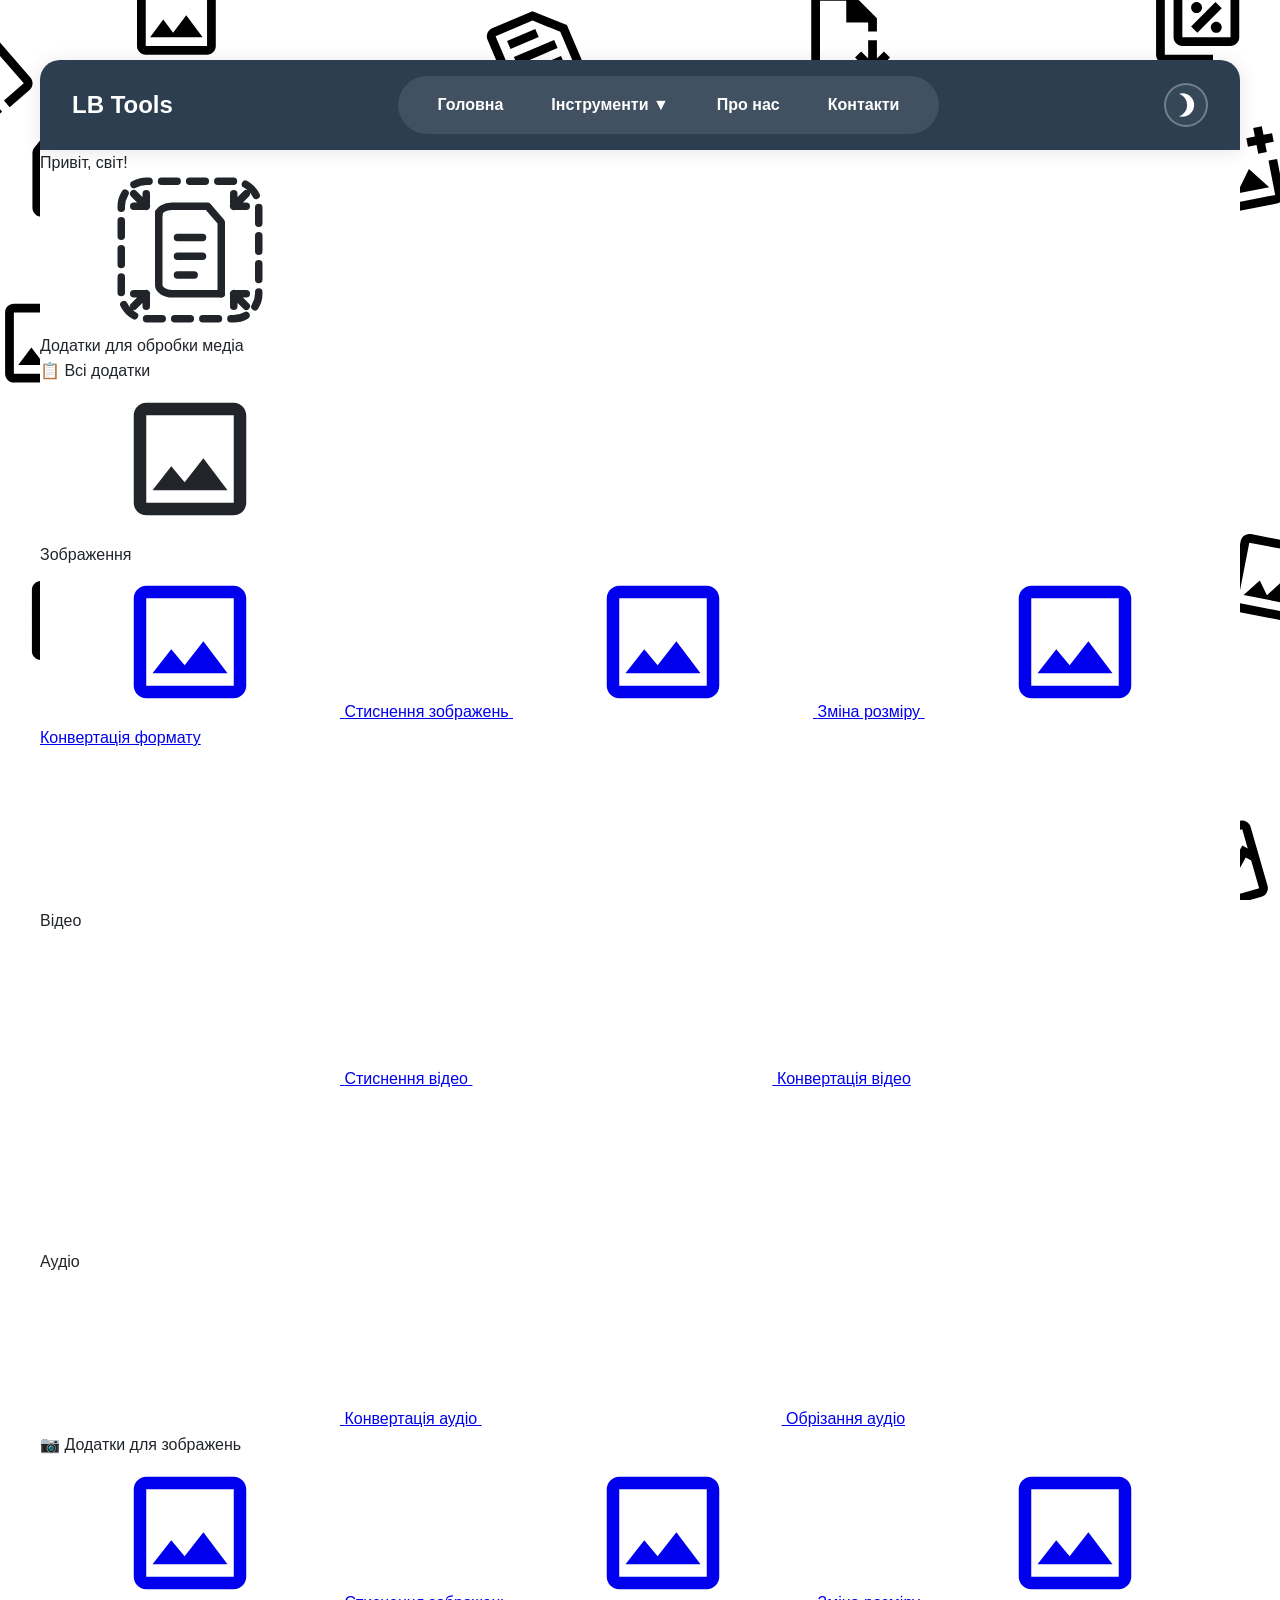
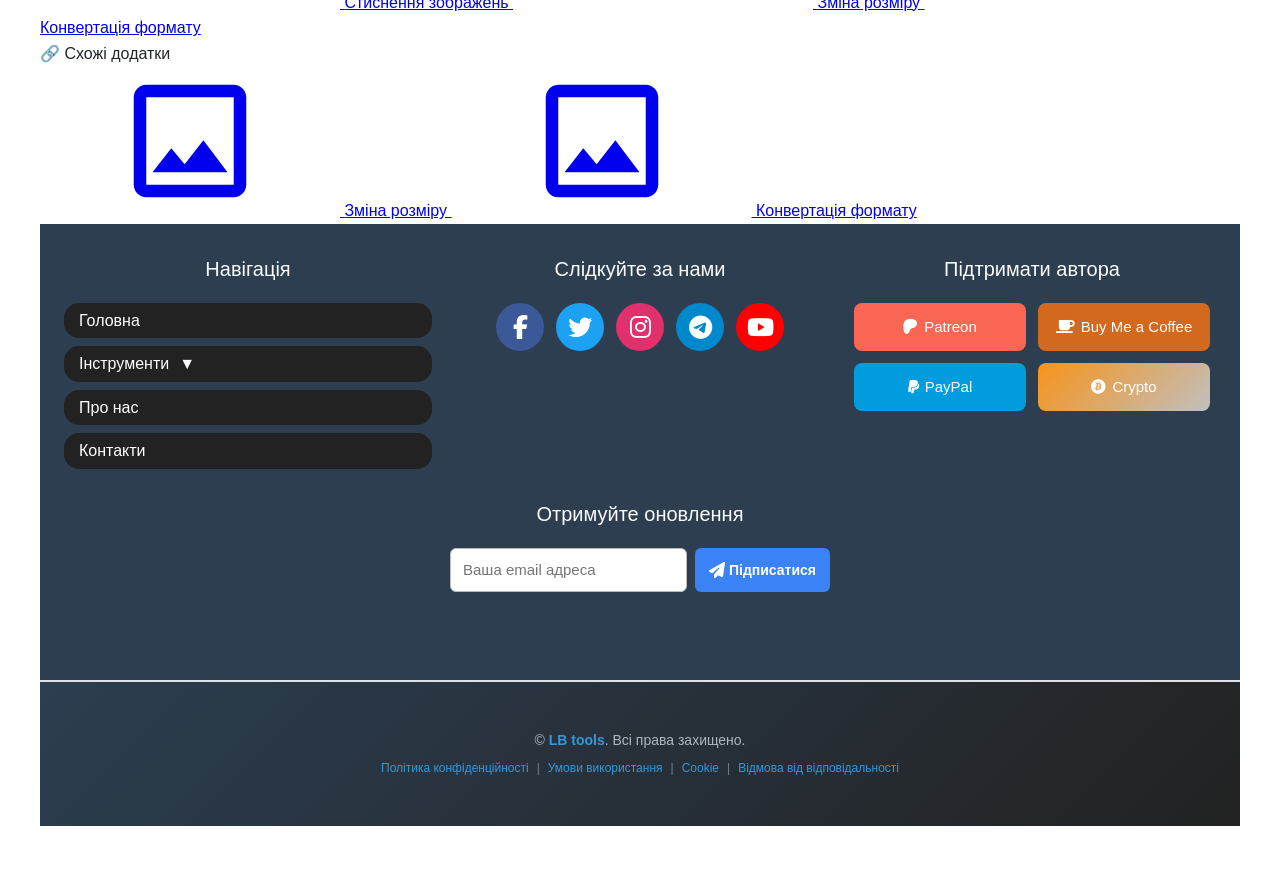
==== commit dfb9f87a: "1" ====
--- a/index.html
+++ b/index.html
@@ -7,6 +7,7 @@
     <link rel="stylesheet" href="assets/css/reset.css">
     <link rel="stylesheet" href="assets/css/main.css">
     <link rel="stylesheet" href="assets/css/header.css">
+    <link rel="stylesheet" href="assets/css/footer.css">
 </head>
 <body class="fade-in">
 
@@ -29,13 +30,6 @@
             <div class="container">
                 <h1>Додатки для обробки медіа</h1>
             
-
-                <!-- Футер - випадаючі категорії -->
-                <section class="footer-links">
-                    <h2 class="section-title">⭐ Всі додатки</h2>
-                    <div data-links="footer"></div>
-                </section>
-
                 <!-- Список всіх додатків з групуванням по категоріях -->
                 <section>
                     <h2 class="section-title">📋 Всі додатки</h2>
--- a/assets/css/main.css
+++ b/assets/css/main.css
@@ -1,381 +1,184 @@
+/* =========================================================
+   0️⃣  CSS ЗМІННІ ДЛЯ ТЕМ
+   ========================================================= */
+:root {
+    /* ── ШРИФТ ------------------------------------------------ */
+    --font-family: -apple-system, BlinkMacSystemFont,
+                    'Segoe UI', Roboto, 'Helvetica Neue',
+                    Arial, sans-serif;
 
-/* ===== CSS ЗМІННІ ДЛЯ ТЕМ ===== */
-:root {
-    /* Світла тема (за замовчуванням) */
-    --bg-primary: #ffffff;
-    --bg-secondary: #f8f9fa;
-    --bg-tertiary: #e9ecef;
-    
-    --text-primary: #212529;
-    --text-secondary: #6c757d;
-    --text-muted: #adb5bd;
-    
-    --accent-primary: #2c3e50;
+    /* ── КОЛІРИ СВІТЛОЇ ТЕМИ ------------------------------- */
+    --bg-primary:      #ffffff;
+    --bg-secondary:    #c6c7c9;
+    --bg-tertiary:     #e9ecef;
+
+    --text-primary:    #212529;
+    --text-secondary:  #6c757d;
+    --text-muted:       #adb5bd;
+
+    --accent-primary:   #2c3e50;
     --accent-secondary: #3498db;
-    --accent-success: #28a745;
-    --accent-danger: #dc3545;
-    --accent-warning: #ffc107;
-    
-    --border-color: #dee2e6;
-    --shadow-color: rgba(0, 0, 0, 0.1);
+    --accent-success:   #28a745;
+    --accent-danger:    #dc3545;
+    --accent-warning:   #ffc107;
 
-    --header-bg: #2c3e50;
-    --header-text: #ffffff;
-    
-    /* Фон сторінки */
-    --page-bg-image: url('/assets/img/background/background-white-tems.svg');
-    
-    /* Посилання */
-    --link-color: #3498db;
-    --link-hover: #2980b9;
-    
-    /* ===== АДАПТИВНІ РОЗМІРИ ТЕКСТУ ===== */
-    /* Десктоп (базові розміри) */
-    --text-xs: 0.75rem;    /* 12px */
-    --text-sm: 0.875rem;   /* 14px */
+    --border-color:    #dee2e6;
+    --shadow-color:    rgba(0,0,0,.1);
+
+    --header-bg:       #2c3e50;
+    --header-text:     #ffffff;
+
+    /* ── ФУТЕР ------------------------------------------------- */
+    --footer-bg:       #2c3e50;   /* фон самого футера                */
+    --footer-dg-dtn:   #222;      /* "темна ділянка" – блоки, випадаки */
+    --footer-text:    #ffffff;
+    --footer-link-hover:#ffcc00;  /* колір посилання у hover           */
+    --light-text:      #fafafa;   /* колір для заголовків секцій      */
+
+    /* ── ФОН СТОРІНКИ ---------------------------------------- */
+    --page-bg-image:   url('/assets/img/background/background-white-tems.svg');
+
+    /* ── ПОСИЛАННЯ ------------------------------------------- */
+    --link-color:      #3498db;
+    --link-hover:      #2980b9;
+
+    /* ── ТИПОГРАФІЯ ---------------------------------------- */
+    --text-xs:   .75rem;   /* 12px */
+    --text-sm:   .875rem;  /* 14px */
     --text-base: 1rem;     /* 16px */
-    --text-lg: 1.125rem;   /* 18px */
-    --text-xl: 1.25rem;    /* 20px */
-    --text-2xl: 1.5rem;    /* 24px */
-    --text-3xl: 1.875rem;  /* 30px */
-    --text-4xl: 2.25rem;   /* 36px */
-    --text-5xl: 3rem;      /* 48px */
-    --text-6xl: 3.75rem;   /* 60px */
-    
-    /* Відступи */
-    --space-xs: 0.25rem;   /* 4px */
-    --space-sm: 0.5rem;    /* 8px */
-    --space-md: 1rem;      /* 16px */
-    --space-lg: 1.5rem;    /* 24px */
-    --space-xl: 2rem;      /* 32px */
-    --space-2xl: 3rem;     /* 48px */
-    --space-3xl: 4rem;     /* 64px */
-    
-    /* Додаткові змінні для RGB значень */
+    --text-lg:   1.125rem;/* 18px */
+    --text-xl:   1.25rem; /* 20px */
+    --text-2xl:  1.5rem;  /* 24px */
+    --text-3xl:  1.875rem;/* 30px */
+    --text-4xl:  2.25rem; /* 36px */
+    --text-5xl:  3rem;    /* 48px */
+    --text-6xl:  3.75rem; /* 60px */
+
+    /* ── ВІДСТУПИ ------------------------------------------ */
+    --space-xs: .25rem;   /* 4px  */
+    --space-sm: .5rem;    /* 8px  */
+    --space-md: 1rem;     /* 16px */
+    --space-lg: 1.5rem;   /* 24px */
+    --space-xl: 2rem;     /* 32px */
+    --space-2xl:3rem;     /* 48px */
+    --space-3xl:4rem;     /* 64px */
+
+    /* RGB‑змінні – коли потрібен rgba() з opacity */
     --header-bg-rgb: 44, 62, 80;
     --accent-secondary-rgb: 52, 152, 219;
 }
 
-/* Темна тема */
+/* ── ТЕМНА ТЕМА ───────────────────────────────────────────────────── */
 [data-theme="dark"] {
-    --bg-primary: #1a1d21;
+    /* Основні кольори */
+    --bg-primary:   #1a1d21;
     --bg-secondary: #2d3136;
     --bg-tertiary: #3d4248;
-    
+
     --text-primary: #e9ecef;
-    --text-secondary: #adb5bd;
-    --text-muted: #6c757d;
-    
-    --accent-primary: #3498db;
-    --accent-secondary: #5dade2;
-    --accent-success: #58d68d;
-    --accent-danger: #f1948a;
-    --accent-warning: #f7dc6f;
-    
-    --border-color: #495057;
-    --shadow-color: rgba(0, 0, 0, 0.3);
-    
-    /* Фон сторінки */
+    --text-secondary:#adb5bd;
+    --text-muted:   #6c757d;
+
+    --accent-primary:#3498db;
+    --accent-secondary:#5dade2;
+    --accent-success:#58d68d;
+    --accent-danger:#f1948a;
+    --accent-warning:#f7dc6f;
+
+    --border-color:#495057;
+    --shadow-color:rgba(0,0,0,.3);
+
+    --header-bg:#1a252f;
+    --header-bg-rgb:26,37,47;
+    --header-text:#ffffff;
+
+    /* ФУТЕР – темна палітра */
+    --footer-bg:       #1a1a1a;      /* темний фон футера                */
+    --footer-dg-dtn:   #111111;     /* темна ділянка – блоки, випадаки   */
+    --footer-text:    #e0e0e0;      /* колір тексту у футері             */
+    --footer-link-hover:#ffb400;   /* hover‑колір посилання              */
+    --light-text:      #fafafa;    /* саме для заголовків секцій */
+
+    /* ФОН СТОРІНКИ */
     --page-bg-image: url('/assets/img/background/background-black-tems.svg');
-    
-    --link-color: #5dade2;
-    --link-hover: #85c1e9;
-    
-    /* Додаткові змінні для RGB значень */
-    --header-bg-rgb: 26, 37, 47;
-    --accent-secondary-rgb: 93, 173, 226;
+
+    /* ПОСИЛАННЯ */
+    --link-color:#5dade2;
+    --link-hover:#85c1e9;
 }
 
-/* Системна тема (автоматично) */
+/* ── СИСТЕМНА ТЕМА (авто‑перемикач) ─────────────────────────────── */
 @media (prefers-color-scheme: dark) {
     :root:not([data-theme="light"]) {
-        --bg-primary: #1a1d21;
-        --bg-secondary: #2d3136;
+        --bg-primary:   #1a1d21;
+        --bg-secondary:#2d3136;
         --bg-tertiary: #3d4248;
-        --text-primary: #e9ecef;
-        --text-secondary: #adb5bd;
-        --text-muted: #6c757d;
-        /* Фон сторінки */
-        --page-bg-image: url('/assets/img/background/background-black-tems.svg');  
+        --text-primary:#e9ecef;
+        --text-secondary:#adb5bd;
+        --text-muted:#6c757d;
+        --page-bg-image: url('/assets/img/background/background-black-tems.svg');
     }
 }
 
-/* ===== АДАПТИВНІСТЬ ДЛЯ РІЗНИХ ЕКРАНІВ ===== */
+/* =========================================================
+   1️⃣  АДАПТИВНІ РОЗМІРИ ТЕКСТУ / ВІДСТУПІВ (медіа‑запити)
+   ========================================================= */
+@media (min-width:1440px){ :root{--text-base:1.125rem;--text-lg:1.25rem;--text-xl:1.5rem;--text-2xl:1.875rem;--text-3xl:2.25rem;--text-4xl:3rem;--text-5xl:3.75rem;--text-6xl:4.5rem;} }
+@media (max-width:1023px){ :root{--text-xs:.75rem;--text-sm:.8125rem;--text-base:.9375rem;--text-lg:1.0625rem;--text-xl:1.1875rem;--text-2xl:1.375rem;--text-3xl:1.625rem;--text-4xl:1.875rem;--text-5xl:2.25rem;--text-6xl:2.75rem;} }
+@media (max-width:767px){  :root{--text-xs:.6875rem;--text-sm:.75rem;--text-base:.875rem;--text-lg:1rem;--text-xl:1.125rem;--text-2xl:1.25rem;--text-3xl:1.5rem;--text-4xl:1.75rem;--text-5xl:2rem;--text-6xl:2.5rem;--space-md:.75rem;--space-lg:1.25rem;--space-xl:1.5rem;--space-2xl:2rem;--space-3xl:3rem;} }
+@media (max-width:479px){  :root{--text-xs:.625rem;--text-sm:.6875rem;--text-base:.8125rem;--text-lg:.9375rem;--text-xl:1.0625rem;--text-2xl:1.1875rem;--text-3xl:1.375rem;--text-4xl:1.5rem;--text-5xl:1.75rem;--text-6xl:2rem;--space-md:.5rem;--space-lg:1rem;--space-xl:1.25rem;--space-2xl:1.5rem;--space-3xl:2rem;} }
 
-/* Великі десктопи (1440px+) */
-@media (min-width: 1440px) {
-    :root {
-        --text-base: 1.125rem;   /* 18px */
-        --text-lg: 1.25rem;      /* 20px */
-        --text-xl: 1.5rem;       /* 24px */
-        --text-2xl: 1.875rem;    /* 30px */
-        --text-3xl: 2.25rem;     /* 36px */
-        --text-4xl: 3rem;        /* 48px */
-        --text-5xl: 3.75rem;     /* 60px */
-        --text-6xl: 4.5rem;      /* 72px */
-    }
-}
+/* =========================================================
+   2️⃣  БОКС‑САЙЗІНГ, БАЗОВІ СТИЛІ
+   ========================================================= */
+*,*::before,*::after{box-sizing:border-box;}
+html{scroll-behavior:smooth;min-height:100vh;display:flex;background-color:var(--bg-primary);background-image:var(--page-bg-image);background-size:cover;background-attachment:fixed;background-position:center;color:var(--text-primary);transition:all .3s ease;}
+body{margin:auto;max-width:1444px;width:100%;padding:var(--text-6xl) 0;overflow-x:hidden;position:relative;font-family:var(--font-family);background-image:var(--page-bg-image);background-size:cover;background-attachment:fixed;background-position:center;color:var(--text-primary);line-height:1.6;transition:all .3s ease;}
+main{background-color:var(--bg-primary);}
 
-/* Планшети (768px - 1023px) */
-@media (max-width: 1023px) {
-    :root {
-        --text-xs: 0.75rem;      /* 12px */
-        --text-sm: 0.8125rem;    /* 13px */
-        --text-base: 0.9375rem;  /* 15px */
-        --text-lg: 1.0625rem;    /* 17px */
-        --text-xl: 1.1875rem;    /* 19px */
-        --text-2xl: 1.375rem;    /* 22px */
-        --text-3xl: 1.625rem;    /* 26px */
-        --text-4xl: 1.875rem;    /* 30px */
-        --text-5xl: 2.25rem;     /* 36px */
-        --text-6xl: 2.75rem;     /* 44px */
-    }
-}
+/* Адаптивна ширина body */
+@media (max-width:1440px){body{max-width:1200px;}}
+@media (max-width:1200px){body{max-width:1023px;}}
+@media (max-width:1023px){body{max-width:900px;}}
+@media (max-width:900px){body{max-width:767px;}}
+@media (max-width:767px){body{max-width:100vw;padding:0;}}
+@media (max-width:767px){main{min-height:100vh;}}
 
-/* Мобільні (480px - 767px) */
-@media (max-width: 767px) {
-    :root {
-        --text-xs: 0.6875rem;    /* 11px */
-        --text-sm: 0.75rem;      /* 12px */
-        --text-base: 0.875rem;   /* 14px */
-        --text-lg: 1rem;         /* 16px */
-        --text-xl: 1.125rem;     /* 18px */
-        --text-2xl: 1.25rem;     /* 20px */
-        --text-3xl: 1.5rem;      /* 24px */
-        --text-4xl: 1.75rem;     /* 28px */
-        --text-5xl: 2rem;        /* 32px */
-        --text-6xl: 2.5rem;      /* 40px */
-        
-        --space-md: 0.75rem;     /* 12px */
-        --space-lg: 1.25rem;     /* 20px */
-        --space-xl: 1.5rem;      /* 24px */
-        --space-2xl: 2rem;       /* 32px */
-        --space-3xl: 3rem;       /* 48px */
-    }
-}
+/* -------------------------------------------------
+   Анімації
+   ------------------------------------------------- */
+.fade-in{opacity:0;animation:fadeIn .6s ease forwards;}
+.slide-up{opacity:0;transform:translateY(30px);animation:slideUp .6s ease forwards;}
+.slide-down{opacity:0;transform:translateY(-30px);animation:slideDown .6s ease forwards;}
+.slide-left{opacity:0;transform:translateX(30px);animation:slideLeft .6s ease forwards;}
+.slide-right{opacity:0;transform:translateX(-30px);animation:slideRight .6s ease forwards;}
+.scale-in{opacity:0;transform:scale(.8);animation:scaleIn .6s ease forwards;}
+.bounce-in{opacity:0;transform:scale(.3);animation:bounceIn .6s ease forwards;}
+@keyframes fadeIn{to{opacity:1}}
+@keyframes slideUp{to{opacity:1;transform:translateY(0)}}
+@keyframes slideDown{to{opacity:1;transform:translateY(0)}}
+@keyframes slideLeft{to{opacity:1;transform:translateX(0)}}
+@keyframes slideRight{to{opacity:1;transform:translateX(0)}}
+@keyframes scaleIn{to{opacity:1;transform:scale(1)}}
+@keyframes bounceIn{0%{opacity:0;transform:scale(.3)}50%{opacity:1;transform:scale(1.05)}70%{transform:scale(.9)}100%{opacity:1;transform:scale(1)}}
+.delay-1{animation-delay:.1s}.delay-2{animation-delay:.2s}.delay-3{animation-delay:.3s}.delay-4{animation-delay:.4s}.delay-5{animation-delay:.5s}
 
-/* Дуже малі екрани (320px - 479px) */
-@media (max-width: 479px) {
-    :root {
-        --text-xs: 0.625rem;     /* 10px */
-        --text-sm: 0.6875rem;    /* 11px */
-        --text-base: 0.8125rem;  /* 13px */
-        --text-lg: 0.9375rem;    /* 15px */
-        --text-xl: 1.0625rem;    /* 17px */
-        --text-2xl: 1.1875rem;   /* 19px */
-        --text-3xl: 1.375rem;    /* 22px */
-        --text-4xl: 1.5rem;      /* 24px */
-        --text-5xl: 1.75rem;     /* 28px */
-        --text-6xl: 2rem;        /* 32px */
-        
-        --space-md: 0.5rem;      /* 8px */
-        --space-lg: 1rem;        /* 16px */
-        --space-xl: 1.25rem;     /* 20px */
-        --space-2xl: 1.5rem;     /* 24px */
-        --space-3xl: 2rem;       /* 32px */
-    }
-}
+/* -------------------------------------------------
+   Утиліти
+   ------------------------------------------------- */
+.visually-hidden{position:absolute;width:1px;height:1px;padding:0;margin:-1px;overflow:hidden;clip:rect(0,0,0,0);white-space:nowrap;border:0;}
+.focus-visible:focus{outline:2px solid var(--accent-secondary);outline-offset:2px;}
 
-/* ===== ОСНОВНІ СТИЛІ БОКС-САЙЗІНГ ===== */
-*, *::before, *::after {
-    box-sizing: border-box;
-}
+/* -------------------------------------------------
+   Кастомний скролбар
+   ------------------------------------------------- */
+::-webkit-scrollbar{width:6px;height:6px;}
+::-webkit-scrollbar-track{background:transparent;margin:20px 0;border-radius:3px;}
+::-webkit-scrollbar-thumb{background:var(--accent-secondary);border-radius:3px;}
+::-webkit-scrollbar-thumb:hover{background:var(--accent-secondary);}
+::-webkit-scrollbar-button{display:none;}
 
-html {
-    scroll-behavior: smooth;
-    min-height: 100vh;
-    display: flex;
-    background-color: var(--bg-primary);
-
-
-    background-image: var(--page-bg-image);
-    background-size: cover;
-    background-attachment: fixed;
-    background-position: center;
-    color: var(--text-primary);
-    transition: all 0.3s ease;
-}
-
-body {
-    padding: 0;
-    font-family: -apple-system, BlinkMacSystemFont, 'Segoe UI', Roboto, 'Helvetica Neue', Arial, sans-serif;
-    background-image: var(--page-bg-image);
-    background-size: cover;
-    background-attachment: fixed;
-    background-position: center;
-    color: var(--text-primary);
-    line-height: 1.6;
-    overflow-x: hidden;
-    position: relative;
-    width: 100%;
-    margin: auto;
-    max-width: 1444px;
-    padding-top: var(--text-6xl);
-    padding-bottom: var(--text-6xl);
-    transition: all 0.3s ease;
-}
-
-main {
-    min-height: 100vh;
-    background-color: var(--bg-primary);
-}
-
-@media (max-width: 1440px) {
-    body {
-        max-width: 1200px;
-        padding-top: var(--text-6xl);
-        padding-bottom: var(--text-6xl);
-    }
-}
-
-@media (max-width: 1200px) {
-    body {
-        max-width: 1023px;
-        padding-top: var(--text-5xl);
-        padding-bottom: var(--text-5xl);
-    }
-}
-
-@media (max-width: 1023px) {
-    body {
-        max-width: 900px;
-        padding-top: var(--text-4xl);
-        padding-bottom: var(--text-4xl);
-    }
-}
-
-@media (max-width: 900px) {
-    body {
-        max-width: 767px;
-        padding-top: var(--text-3xl);
-        padding-bottom: var(--text-3xl);
-    }
-}
-
-@media (max-width: 767px) {
-    body {
-        max-width: 100vw;
-        padding-top: 0;
-        padding-bottom: 0;
-    }
-    main {
-        min-height: 100vh;
-    }
-}
-
-/* ===== АНІМАЦІЇ ===== */
-/* Основний клас для плавного з'явлення */
-.fade-in {
-    opacity: 0;
-    animation: fadeIn 0.6s ease forwards;
-}
-
-/* Різні варіанти анімацій */
-.slide-up {
-    opacity: 0;
-    transform: translateY(30px);
-    animation: slideUp 0.6s ease forwards;
-}
-
-.slide-down {
-    opacity: 0;
-    transform: translateY(-30px);
-    animation: slideDown 0.6s ease forwards;
-}
-
-.slide-left {
-    opacity: 0;
-    transform: translateX(30px);
-    animation: slideLeft 0.6s ease forwards;
-}
-
-.slide-right {
-    opacity: 0;
-    transform: translateX(-30px);
-    animation: slideRight 0.6s ease forwards;
-}
-
-/* Анімація масштабу */
-.scale-in {
-    opacity: 0;
-    transform: scale(0.8);
-    animation: scaleIn 0.6s ease forwards;
-}
-
-/* Бounce ефект */
-.bounce-in {
-    opacity: 0;
-    transform: scale(0.3);
-    animation: bounceIn 0.6s ease forwards;
-}
-
-/* Анімації */
-@keyframes fadeIn {
-    to { opacity: 1; }
-}
-
-@keyframes slideUp {
-    to { opacity: 1; transform: translateY(0); }
-}
-
-@keyframes slideDown {
-    to { opacity: 1; transform: translateY(0); }
-}
-
-@keyframes slideLeft {
-    to { opacity: 1; transform: translateX(0); }
-}
-
-@keyframes slideRight {
-    to { opacity: 1; transform: translateX(0); }
-}
-
-@keyframes scaleIn {
-    to { opacity: 1; transform: scale(1); }
-}
-
-@keyframes bounceIn {
-    0% { opacity: 0; transform: scale(0.3); }
-    50% { opacity: 1; transform: scale(1.05); }
-    70% { transform: scale(0.9); }
-    100% { opacity: 1; transform: scale(1); }
-}
-
-/* Затримки */
-.delay-1 { animation-delay: 0.1s; }
-.delay-2 { animation-delay: 0.2s; }
-.delay-3 { animation-delay: 0.3s; }
-.delay-4 { animation-delay: 0.4s; }
-.delay-5 { animation-delay: 0.5s; }
-
-/* Плавні переходи для ховерів */
-.smooth-element {
-    transition: all 0.3s ease;
-}
-
-/* ===== УТИЛІТИ ===== */
-.visually-hidden {
-    position: absolute;
-    width: 1px;
-    height: 1px;
-    padding: 0;
-    margin: -1px;
-    overflow: hidden;
-    clip: rect(0, 0, 0, 0);
-    white-space: nowrap;
-    border: 0;
-}
-
-.focus-visible:focus {
-    outline: 2px solid var(--accent-secondary);
-    outline-offset: 2px;
-}
-
-
-/* ===== МІНІМАЛІСТИЧНИЙ СКРОЛБАР З КОЛЬОРОВОЮ ПОЛОСКОЮ ===== */
-::-webkit-scrollbar { width: 6px; height: 6px; }
-::-webkit-scrollbar-track { background: transparent; margin: 20px 0; border-radius: 3px; }
-::-webkit-scrollbar-thumb { background: var(--accent-secondary); border-radius: 3px; }
-::-webkit-scrollbar-thumb:hover { background: var(--accent-secondary); }
-::-webkit-scrollbar-button { display: none; }
-
+/* -------------------------------------------------
+   Запобігання скролу (модаль)
+   ------------------------------------------------- */
+.no-scroll{overflow:hidden;position:fixed;width:100%;height:100%;top:0;left:0;}
--- a/assets/css/header.css
+++ b/assets/css/header.css
@@ -1,10 +1,17 @@
-/* ===== СТИЛІЗАЦІЯ ШАПКИ ===== */
+/* ===== HEADER STYLES ===== */
 .site-header {
+    --header-padding-y: var(--space-md);
+    --header-padding-x: var(--space-xl);
+    --logo-font-size: var(--text-2xl);
+    --theme-toggle-size: 44px;
+    --nav-link-padding: var(--space-sm) var(--space-md);
+    --nav-radius: 25px;
+    
     background: var(--header-bg);
     color: var(--header-text);
     position: sticky;
     top: 0;
-    z-index: 1000;
+    z-index: 10001;
     box-shadow: 0 2px 20px var(--shadow-color);
     transition: all 0.3s ease;
     backdrop-filter: blur(10px);
@@ -16,15 +23,15 @@
 .site-header.scrolled {
     background: rgba(var(--header-bg-rgb), 0.95);
     box-shadow: 0 4px 30px rgba(0, 0, 0, 0.1);
-    padding-top: var(--space-xs);
-    padding-bottom: var(--space-xs);
-    border-radius: 0 0 0 0;
-}
-
+    padding: var(--space-xs) 0;
+    border-radius: 0;
+}
+
+/* Header container */
 .header-container {
     max-width: 1200px;
     margin: 0 auto;
-    padding: var(--space-md) var(--space-xl);
+    padding: var(--header-padding-y) var(--header-padding-x);
     display: flex;
     align-items: center;
     justify-content: space-between;
@@ -32,59 +39,62 @@
     width: 100%;
 }
 
-/* Логотип */
+/* Logo */
 .logo {
     flex-shrink: 0;
-}
-
-.logo a {
-    font-size: var(--text-2xl);
-    font-weight: 800;
-    color: var(--header-text);
-    text-decoration: none;
-    display: flex;
-    align-items: center;
-    gap: var(--space-sm);
-    transition: all 0.3s ease;
-    padding: var(--space-xs) 0;
-    position: relative;
-}
-
-.logo a::after {
-    content: '';
-    position: absolute;
-    bottom: 0;
-    left: 0;
-    width: 0;
-    height: 3px;
-    background: linear-gradient(90deg, var(--accent-primary), var(--accent-secondary));
-    transition: width 0.3s ease;
-    border-radius: 2px;
-}
-
-.logo a:hover::after {
-    width: 100%;
-}
-
-.logo a:hover {
-    transform: translateY(-2px);
-}
-
-/* Основна навігація */
+    
+    a {
+        font-size: var(--logo-font-size);
+        font-weight: 800;
+        color: var(--header-text);
+        text-decoration: none;
+        display: flex;
+        align-items: center;
+        gap: var(--space-sm);
+        transition: all 0.3s ease;
+        padding: var(--space-xs) 0;
+        position: relative;
+        
+        &::after {
+            content: '';
+            position: absolute;
+            bottom: 0;
+            left: 0;
+            width: 0;
+            height: 3px;
+            background: linear-gradient(90deg, var(--accent-primary), var(--accent-secondary));
+            transition: width 0.3s ease;
+            border-radius: 2px;
+        }
+        
+        &:hover {
+            transform: translateY(-2px);
+            
+            &::after {
+                width: 100%;
+            }
+        }
+    }
+}
+
+/* Navigation */
 .main-nav {
     flex: 1;
     display: flex;
     justify-content: center;
+    z-index: 1000;
 }
 
 .nav-list {
+    --nav-bg: rgba(255, 255, 255, 0.1);
+    --nav-padding: var(--space-sm) var(--space-lg);
+    
     display: flex;
     gap: var(--space-md);
     list-style: none;
     margin: 0;
-    padding: 0;
-    background: rgba(255, 255, 255, 0.1);
-    padding: var(--space-sm) var(--space-lg);
+    padding: var(--nav-padding);
+    background: var(--nav-bg);
     border-radius: 50px;
     backdrop-filter: blur(5px);
     -webkit-backdrop-filter: blur(5px);
@@ -94,73 +104,75 @@
     position: relative;
 }
 
-.nav-list a {
+.nav-link {
     color: var(--header-text);
     text-decoration: none;
     font-weight: 600;
     font-size: var(--text-base);
-    padding: var(--space-sm) var(--space-md);
-    border-radius: 25px;
+    padding: var(--nav-link-padding);
+    border-radius: var(--nav-radius);
     transition: all 0.3s ease;
     display: block;
     position: relative;
     overflow: hidden;
-}
-
-.nav-list a::before {
-    content: '';
-    position: absolute;
-    top: 0;
-    left: -100%;
-    width: 100%;
-    height: 100%;
-    background: linear-gradient(90deg, transparent, rgba(255, 255, 255, 0.1), transparent);
-    transition: left 0.5s ease;
-}
-
-.nav-list a:hover::before {
-    left: 100%;
-}
-
-.nav-list a:hover {
-    background: rgba(255, 255, 255, 0.15);
-    
-    box-shadow: 0 4px 15px rgba(0, 0, 0, 0.1);
-}
-
-.nav-list a::after {
-    content: '';
-    position: absolute;
-    bottom: -2px;
-    left: 50%;
-    transform: translateX(-50%);
-    width: 0;
-    height: 2px;
-    background: linear-gradient(90deg, var(--accent-primary), var(--accent-secondary));
-    transition: width 0.3s ease;
-    border-radius: 2px;
-}
-
-.nav-list a:hover::after {
-    width: 70%;
-}
-
-.nav-list li.active a {
+    
+    &::before {
+        content: '';
+        position: absolute;
+        top: 0;
+        left: -100%;
+        width: 100%;
+        height: 100%;
+        background: linear-gradient(90deg, transparent, rgba(255, 255, 255, 0.1), transparent);
+        transition: left 0.5s ease;
+    }
+    
+    &::after {
+        content: '';
+        position: absolute;
+        bottom: -2px;
+        left: 50%;
+        transform: translateX(-50%);
+        width: 0;
+        height: 2px;
+        background: linear-gradient(90deg, var(--accent-primary), var(--accent-secondary));
+        transition: width 0.3s ease;
+        border-radius: 2px;
+    }
+    
+    &:hover {
+        background: rgba(255, 255, 255, 0.15);
+        box-shadow: 0 4px 15px rgba(0, 0, 0, 0.1);
+        
+        &::before {
+            left: 100%;
+        }
+        
+        &::after {
+            width: 70%;
+        }
+    }
+}
+
+.nav-list li.active .nav-link {
     background: rgba(255, 255, 255, 0.2);
     color: var(--accent-secondary);
-}
-
-.nav-list li.active a::after {
-    width: 70%;
-    background: var(--accent-secondary);
-}
-
-/* ===== КНОПКА ПЕРЕМИКАННЯ ТЕМИ ===== */
+    
+    &::after {
+        width: 70%;
+        background: var(--accent-secondary);
+    }
+}
+
+/* Theme toggle */
 .theme-toggle {
+    --toggle-border: 2px solid rgba(255, 255, 255, 0.3);
+    --toggle-hover-shadow: 0 0 20px rgba(var(--accent-secondary-rgb), 0.3);
+    
     background: transparent;
-    border: 2px solid rgba(255, 255, 255, 0.3);
-    width: 44px;
-    height: 44px;
+    border: var(--toggle-border);
+    width: var(--theme-toggle-size);
+    height: var(--theme-toggle-size);
     border-radius: 50%;
     cursor: pointer;
     display: flex;
@@ -173,32 +185,36 @@
     position: relative;
     overflow: hidden;
     z-index: 10;
-}
-
-.theme-toggle::before {
-    content: '';
-    position: absolute;
-    top: 0;
-    left: -100%;
-    width: 100%;
-    height: 100%;
-    background: linear-gradient(90deg, transparent, rgba(255, 255, 255, 0.2), transparent);
-    transition: left 0.5s ease;
-}
-
-.theme-toggle:hover::before {
-    left: 100%;
-}
-
-.theme-toggle:hover {
-    border-color: var(--accent-secondary);
-    background: rgba(255, 255, 255, 0.1);
-    transform: rotate(15deg) scale(1.1);
-    box-shadow: 0 0 20px rgba(var(--accent-secondary-rgb), 0.3);
-}
-
-.theme-toggle:active {
-    transform: rotate(15deg) scale(0.95);
+    
+    &::before {
+        content: '';
+        position: absolute;
+        top: 0;
+        left: -100%;
+        width: 100%;
+        height: 100%;
+        background: linear-gradient(90deg, transparent, rgba(255, 255, 255, 0.2), transparent);
+        transition: left 0.5s ease;
+    }
+    
+    &:hover {
+        border-color: var(--accent-secondary);
+        background: rgba(255, 255, 255, 0.1);
+        transform: rotate(15deg) scale(1.1);
+        box-shadow: var(--toggle-hover-shadow);
+        
+        &::before {
+            left: 100%;
+        }
+        
+        .theme-icon {
+            transform: scale(1.2);
+        }
+    }
+    
+    &:active {
+        transform: rotate(15deg) scale(0.95);
+    }
 }
 
 .theme-icon {
@@ -206,31 +222,39 @@
     display: inline-block;
 }
 
-.theme-toggle:hover .theme-icon {
-    transform: scale(1.2);
-}
-
-/* Анімація для іконки теми */
+/* Theme toggle animations */
 @keyframes themeSwitch {
-    0% {
-        transform: scale(1) rotate(0deg);
-        opacity: 1;
-    }
-    50% {
-        transform: scale(0.5) rotate(180deg);
-        opacity: 0;
-    }
-    100% {
-        transform: scale(1) rotate(360deg);
-        opacity: 1;
-    }
+    0% { transform: scale(1) rotate(0deg); opacity: 1; }
+    50% { transform: scale(0.5) rotate(180deg); opacity: 0; }
+    100% { transform: scale(1) rotate(360deg); opacity: 1; }
+}
+
+@keyframes pulse {
+    0% { box-shadow: 0 0 0 0 rgba(var(--accent-secondary-rgb), 0.7); }
+    70% { box-shadow: 0 0 0 10px rgba(var(--accent-secondary-rgb), 0); }
+    100% { box-shadow: 0 0 0 0 rgba(var(--accent-secondary-rgb), 0); }
 }
 
 .theme-toggle.switching .theme-icon {
     animation: themeSwitch 0.6s ease;
 }
 
-/* Кнопка мобільного меню */
+.theme-toggle.pulse {
+    animation: pulse 0.6s ease;
+}
+
+/* Theme-specific styles */
+[data-theme="dark"] .theme-toggle {
+    border-color: rgba(255, 255, 255, 0.2);
+    background: rgba(255, 255, 255, 0.05);
+}
+
+[data-theme="light"] .theme-toggle {
+    border-color: rgba(255, 255, 255, 0.3);
+    background: rgba(255, 255, 255, 0.05);
+}
+
+/* Mobile menu button */
 .mobile-menu-btn {
     display: none;
     flex-direction: column;
@@ -241,35 +265,37 @@
     border: none;
     cursor: pointer;
     padding: 0;
-    z-index: 1001;
+    z-index: 1020;
     position: relative;
-}
-
-.mobile-menu-btn span {
-    width: 100%;
-    height: 3px;
-    background: var(--header-text);
-    border-radius: 3px;
-    transition: all 0.3s ease;
-    transform-origin: left center;
-}
-
-.mobile-menu-btn.active span:nth-child(1) {
-    transform: rotate(45deg) translate(2px, -4px);
-    background: var(--accent-secondary);
-}
-
-.mobile-menu-btn.active span:nth-child(2) {
-    opacity: 0;
-    transform: translateX(-10px);
-}
-
-.mobile-menu-btn.active span:nth-child(3) {
-    transform: rotate(-45deg) translate(2px, 4px);
-    background: var(--accent-secondary);
-}
-
-/* ===== МОБІЛЬНЕ МЕНЮ ===== */
+    
+    span {
+        width: 100%;
+        height: 3px;
+        background: var(--header-text);
+        border-radius: 3px;
+        transition: all 0.3s ease;
+        transform-origin: left center;
+    }
+    
+    &.active {
+        span:nth-child(1) {
+            transform: rotate(45deg) translate(2px, -4px);
+            background: var(--accent-secondary);
+        }
+        
+        span:nth-child(2) {
+            opacity: 0;
+            transform: translateX(-10px);
+        }
+        
+        span:nth-child(3) {
+            transform: rotate(-45deg) translate(2px, 4px);
+            background: var(--accent-secondary);
+        }
+    }
+}
+
+/* Mobile menu overlay */
 .mobile-menu-overlay {
     position: fixed;
     top: 0;
@@ -283,33 +309,312 @@
     transition: all 0.3s cubic-bezier(0.4, 0, 0.2, 1);
     backdrop-filter: blur(2px);
     -webkit-backdrop-filter: blur(2px);
-}
-
-.mobile-menu-overlay.active {
-    opacity: 1;
-    visibility: visible;
-}
-
+    
+    &.active {
+        opacity: 1;
+        visibility: visible;
+    }
+}
+
+/* Theme-specific overlay */
+[data-theme="dark"] .mobile-menu-overlay {
+    background: rgba(0, 0, 0, 0.7);
+}
+
+[data-theme="light"] .mobile-menu-overlay {
+    background: rgba(0, 0, 0, 0.4);
+}
+
+/* ===== DROPDOWN MENU STYLES ===== */
+.dropdown-header-link {
+    position: relative;
+    
+    .header-links {
+        display: none;
+    }
+    
+    &.open {
+        .header-links {
+            display: flex;
+        }
+        
+        .dropdown-header-link-btn {
+            color: var(--accent-secondary);
+            border-color: var(--accent-secondary);
+            background: rgba(255, 255, 255, 0.15);
+            box-shadow: 0 4px 15px rgba(0, 0, 0, 0.1);
+        }
+        
+        .dropdown-arrow-header-link {
+            transform: rotate(180deg);
+        }
+    }
+}
+
+.category-name-arrow-header {
+    display: block;
+    transition: transform 0.3s ease;
+}
+
+.category-header.active .category-name-arrow-header {
+    transform: rotate(180deg);
+}
+
+/* Desktop dropdown */
+@media (min-width: 768px) {
+    .dropdown-header-link.open .header-links {
+        position: absolute;
+        width: max-content;
+        min-width: 300px;
+        max-width: 700px;
+        top: 110%;
+        left: 50%;
+        transform: translateX(-50%);
+        background: var(--bg-secondary);
+        border-radius: 20px;
+        flex-direction: column;
+        padding: 20px;
+        box-sizing: border-box;
+        max-height: 70vh;
+        overflow-y: auto;
+        z-index: 9999;
+        box-shadow: 0 10px 30px rgba(0, 0, 0, 0.2);
+    }
+    
+    .header-links {
+        color: var(--text-primary);
+        font-size: var(--text-sm);
+        font-weight: 500;
+        text-align: left;
+        height: auto;
+    }
+    
+    .section-title-header-links {
+        font-family: var(--font-family);
+        font-weight: 400;
+        font-size: var(--text-2xl);
+        color: var(--text-primary);
+        text-align: center;
+        margin-bottom: 20px;
+        padding-bottom: 10px;
+        border-bottom: 1px solid var(--border-color);
+    }
+    
+    .category-header {
+        background-color: rgba(255, 255, 255, 0.05);
+        display: flex;
+        gap: 10px;
+        align-items: center;
+        justify-content: flex-start;
+        border-radius: 25px;
+        width: 100%;
+        padding: 12px;
+        margin-bottom: 8px;
+        cursor: pointer;
+        transition: background-color 0.3s ease;
+        
+        &:hover {
+            background-color: rgba(255, 255, 255, 0.1);
+        }
+    }
+    
+    .category-icon-header {
+        width: var(--text-2xl);
+        height: var(--text-2xl);
+        flex-shrink: 0;
+    }
+    
+    .category-name {
+        font-size: var(--text-lg);
+        color: var(--text-primary);
+        font-weight: 500;
+    }
+    
+    .category-content-header {
+        max-height: 0;
+        overflow: hidden;
+        transition: all 0.3s ease-in-out;
+        opacity: 0;
+        
+        &.open {
+            max-height: 500px;
+            opacity: 1;
+            visibility: visible;
+        }
+    }
+    
+    .apps-grid-header {
+        padding: 10px 0 10px 10px;
+        display: grid;
+        grid-template-columns: repeat(auto-fit, minmax(150px, 1fr));
+        gap: 8px;
+    }
+    
+    .app-link-header {
+        display: flex;
+        align-items: center;
+        justify-content: flex-start;
+        text-align: left;
+        text-decoration: none;
+        color: var(--text-primary);
+        transition: all 0.3s ease;
+        height: 100%;
+        min-height: 40px;
+        background-color: var(--bg-primary);
+        padding: 10px;
+        border-radius: 25px;
+        gap: 10px;
+        font-size: var(--text-base);
+        
+        &:hover {
+            background-color: var(--link-hover);
+            cursor: pointer;
+            scale: 0.98;
+        }
+    }
+    
+    .app-name-header {
+        color: var(--text-primary);
+        font-size: var(--text-base);
+        font-weight: 500;
+    }
+    
+    .app-icon-header {
+        width: var(--text-2xl);
+        height: var(--text-2xl);
+        object-fit: contain;
+        color: var(--text-primary);
+    }
+}
+
+/* Mobile dropdown */
 @media (max-width: 767px) {
-    .site-header{
-        border-radius: 0 0 0 0;
-    }
+    .dropdown-header-link.open .header-links {
+        position: static;
+        width: 100%;
+        background: rgba(255, 255, 255, 0.05);
+        border-radius: 12px;
+        flex-direction: column;
+        padding: 15px;
+        box-sizing: border-box;
+        max-height: 1000vh;
+        overflow-y: auto;
+        margin-top: 10px;
+    }
+    
+    .header-links {
+        color: var(--header-text);
+        font-size: var(--text-sm);
+        font-weight: 500;
+    }
+    
+    .section-title-header-links {
+        font-size: var(--text-xl);
+        color: var(--header-text);
+        text-align: left;
+        margin-bottom: 15px;
+    }
+    
+    .category-header {
+        background-color: rgba(255, 255, 255, 0.08);
+        display: flex;
+        gap: 10px;
+        border-radius: 8px;
+        padding: 12px;
+        margin-bottom: 8px;
+        font-size: var(--text-base);
+        cursor: pointer;
+        
+        &:hover {
+            background-color: rgba(255, 255, 255, 0.1);
+        }
+    }
+    
+    .app-link-header {
+        display: flex;
+        align-items: center;
+        justify-content: flex-start;
+        text-align: left;
+        text-decoration: none;
+        color: var(--header-text);
+        transition: all 0.3s ease;
+        height: 100%;
+        min-height: 40px;
+        background-color: var(--header-bg);
+        padding: 10px;
+        border-radius: 10px;
+        gap: 10px;
+        font-size: var(--text-base);
+        
+        &:hover {
+            background-color: rgba(255, 255, 255, 0.08);
+            cursor: pointer;
+            scale: 1.05;
+        }
+    }
+    
+    .category-icon-header {
+        width: 20px;
+        height: 20px;
+    }
+    
+    .category-name {
+        font-size: var(--text-lg);
+        color: var(--header-text);
+    }
+    
+    .category-content-header {
+        max-height: 0;
+        overflow: hidden;
+        transition: all 0.3s ease-in-out;
+        opacity: 0;
+        
+        &.open {
+            max-height: 300px;
+            opacity: 1;
+            visibility: visible;
+        }
+    }
+    
+    .apps-grid-header {
+        padding: 10px 0 10px 10px;
+        display: grid;
+        grid-template-columns: repeat(auto-fit, minmax(150px, 1fr));
+        gap: 8px;
+    }
+    
+    .app-icon-header {
+        width: var(--text-2xl);
+        height: var(--text-2xl);
+        object-fit: contain;
+        color: var(--header-text);
+    }
+}
+
+/* ===== RESPONSIVE STYLES ===== */
+@media (max-width: 767px) {
+    .site-header {
+        border-radius: 0;
+    }
+    
     body.menu-open {
         overflow: hidden;
     }
     
     .header-container {
-        padding: var(--space-sm);
+        --header-padding-y: var(--space-sm);
+        --header-padding-x: var(--space-sm);
         gap: var(--space-sm);
     }
     
     .logo a {
-        font-size: var(--text-xl);
+        --logo-font-size: var(--text-xl);
+        gap: var(--space-xs);
     }
     
     .main-nav {
         position: fixed;
-        top: 0;
+        top: 100%;
         right: -100%;
         width: 380px;
         max-width: 100%;
@@ -319,40 +624,44 @@
         box-shadow: -5px 0 30px rgba(0, 0, 0, 0.3);
         transition: right 0.4s cubic-bezier(0.4, 0, 0.2, 1);
         z-index: 999;
-        padding: 80px var(--space-lg) var(--space-xl);
         display: flex;
         flex-direction: column;
         justify-content: flex-start;
         overflow-y: auto;
         -webkit-overflow-scrolling: touch;
-    }
-    
-    .main-nav.active {
-        right: 0;
+        padding-right: var(--space-sm);
+        
+        &.active {
+            right: 0;
+        }
     }
     
     .nav-list {
+        --nav-bg: transparent;
+        --nav-padding: 0;
+        
         flex-direction: column;
-        background: transparent;
-        padding: 0;
+        padding: var(--space-lg);
         border-radius: 0;
         gap: var(--space-xs);
         width: 100%;
-        margin-top: var(--space-lg);
-    }
-    
-    .nav-list a {
-        padding: var(--space-md);
-        font-size: var(--text-base);
-        border-radius: 12px;
-        text-align: center;
+        max-height: calc(100dvh - 46px - var(--space-lg) * 2);
+        overflow-y: scroll;
+        overflow-x: hidden;
+    }
+    
+    .nav-link {
+        --nav-link-padding: var(--space-md);
+        --nav-radius: 12px;
+        
+        text-align: left;
         margin-bottom: var(--space-xs);
         background: rgba(255, 255, 255, 0.05);
-    }
-    
-    .nav-list a:hover {
-        transform: translateX(5px);
-        background: rgba(255, 255, 255, 0.1);
+        
+        &:hover {
+            transform: translateX(5px);
+            background: rgba(255, 255, 255, 0.1);
+        }
     }
     
     .mobile-menu-btn {
@@ -361,8 +670,7 @@
     }
     
     .theme-toggle {
-        width: 40px;
-        height: 40px;
+        --theme-toggle-size: 40px;
         font-size: var(--text-base);
         margin-left: auto;
         order: 2;
@@ -373,60 +681,59 @@
     }
 }
 
-/* Адаптивність для планшетів */
+/* Tablet responsiveness */
 @media (max-width: 1023px) and (min-width: 768px) {
     .header-container {
-        padding: var(--space-sm) var(--space-lg);
+        --header-padding-y: var(--space-sm);
+        --header-padding-x: var(--space-lg);
         gap: var(--space-md);
     }
     
     .nav-list {
-        padding: var(--space-xs) var(--space-md);
+        --nav-padding: var(--space-xs) var(--space-md);
         gap: var(--space-sm);
     }
     
-    .nav-list a {
-        padding: var(--space-xs) var(--space-sm);
+    .nav-link {
+        --nav-link-padding: var(--space-xs) var(--space-sm);
         font-size: var(--text-sm);
     }
     
     .theme-toggle {
-        width: 42px;
-        height: 42px;
+        --theme-toggle-size: 42px;
         font-size: var(--text-base);
     }
 }
 
-/* Адаптивність для дуже малих екранів */
+/* Very small screens */
 @media (max-width: 479px) {
     .header-container {
-        padding: var(--space-xs) var(--space-sm);
+        --header-padding-y: var(--space-xs);
+        --header-padding-x: var(--space-sm);
     }
     
     .logo a {
-        font-size: var(--text-lg);
-        gap: var(--space-xs);
+        --logo-font-size: var(--text-lg);
     }
     
     .main-nav {
         width: 100%;
-        padding: 70px var(--space-md) var(--space-lg);
-    }
-    
-    .nav-list a {
-        padding: var(--space-sm);
+        padding-right: var(--space-sm);
+    }
+    
+    .nav-link {
+        --nav-link-padding: var(--space-sm);
         font-size: var(--text-sm);
     }
     
     .theme-toggle {
-        width: 38px;
-        height: 38px;
-        border-width: 1.5px;
-    }
-    
-    .theme-toggle:active {
-        transform: scale(0.9);
-        background: rgba(255, 255, 255, 0.2);
+        --theme-toggle-size: 38px;
+        --toggle-border: 1.5px solid rgba(255, 255, 255, 0.3);
+        
+        &:active {
+            transform: scale(0.9);
+            background: rgba(255, 255, 255, 0.2);
+        }
     }
     
     .mobile-menu-btn {
@@ -439,110 +746,36 @@
     }
 }
 
-/* ===== ДОДАТКОВІ СТИЛІ ДЛЯ КНОПКИ ТЕМИ ===== */
-@keyframes pulse {
-    0% {
-        box-shadow: 0 0 0 0 rgba(var(--accent-secondary-rgb), 0.7);
-    }
-    70% {
-        box-shadow: 0 0 0 10px rgba(var(--accent-secondary-rgb), 0);
-    }
-    100% {
-        box-shadow: 0 0 0 0 rgba(var(--accent-secondary-rgb), 0);
-    }
-}
-
-.theme-toggle.pulse {
-    animation: pulse 0.6s ease;
-}
-
-[data-theme="dark"] .theme-toggle {
-    border-color: rgba(255, 255, 255, 0.2);
-    background: rgba(255, 255, 255, 0.05);
-}
-
-[data-theme="dark"] .theme-toggle:hover {
-    border-color: var(--accent-secondary);
-    background: rgba(255, 255, 255, 0.1);
-}
-
-[data-theme="light"] .theme-toggle {
-    border-color: rgba(255, 255, 255, 0.3);
-    background: rgba(255, 255, 255, 0.05);
-}
-
-[data-theme="light"] .theme-toggle:hover {
-    border-color: var(--accent-secondary);
-    background: rgba(255, 255, 255, 0.15);
-}
-
-[data-theme="dark"] .mobile-menu-overlay {
-    background: rgba(0, 0, 0, 0.7);
-}
-
-[data-theme="light"] .mobile-menu-overlay {
-    background: rgba(0, 0, 0, 0.4);
-}
-
-/* ===== ПЛАВНІ ПЕРЕХОДИ ===== */
+/* Large screens */
+@media (min-width: 1440px) {
+    .header-container {
+        max-width: 1400px;
+    }
+}
+
+/* ===== UTILITY STYLES ===== */
+.category-item {
+    padding-left: 15px;
+}
+
+.sub-submenu {
+    display: none;
+    padding-left: 15px;
+}
+
+.arrow {
+    margin-left: 8px;
+    font-size: 0.8em;
+}
+
+/* Smooth transitions */
 .site-header,
 .header-container,
 .logo a,
-.nav-list a,
+.nav-link,
 .theme-toggle,
-.mobile-menu-btn span {
+.mobile-menu-btn span,
+.category-content-header,
+.dropdown-header-link .header-links {
     transition: all 0.3s cubic-bezier(0.4, 0, 0.2, 1);
 }
-
-/* Обмеження максимальної ширини для великих екранів */
-@media (min-width: 1440px) {
-    .header-container {
-        max-width: 1400px;
-    }
-}
-
-.category-item{
-    padding-left: 15px;
-}
-
-.sub-submenu {
-    display: none;
-    padding-left: 15px;
-}
-
-.arrow {
-    margin-left: 8px;
-    font-size: 0.8em;
-}
-
-
-
-
-.dropdown-header-link .header-links{
-    display: none;
-}
-.dropdown-header-link.open .header-links{
-    display: flex;
-    position: absolute;
-    width: max-content;
-    max-width: 700px;
-    top: 110%;
-    left: 50%;
-    transform: translateX(-50%);
-    background: var(--header-bg);
-    border-radius: 0 0 20px 20px;
-    flex-direction: column;
-
-    padding: 20px;
-    box-sizing: border-box;
-    border-radius: 20px;
-    max-height: 500px;
-    overflow-y: scroll;
-    
-}
-
-
-.app-icon{
-    height: 10px;
-    width: 10px;
-}
--- a/assets/css/footer.css
+++ b/assets/css/footer.css
@@ -0,0 +1,594 @@
+/*=====================================================================
+   0️⃣  БАЗОВІ СТИЛІ ФУТЕРА
+   =====================================================================*/
+.site-footer {
+    background: var(--footer-bg);
+    color: var(--footer-text);
+    transition: all 0.3s ease;
+    width: 100%;
+    border-radius: 0 0 20px 20px;
+}
+
+/*=====================================================================
+   1️⃣  ГРІД КОЛОН ФУТЕРА
+   =====================================================================*/
+.footer-main-grid {
+    display: grid;
+    grid-template-columns: repeat(auto-fill, minmax(300px, 1fr));
+    gap: var(--space-lg);
+    padding: var(--space-lg) var(--space-lg);
+}
+
+/* Максимум 3 колонки на широких екранах */
+@media (min-width: 1024px) {
+    .footer-main-grid {
+        grid-template-columns: repeat(3, minmax(300px, 1fr));
+    }
+}
+
+/*=====================================================================
+   2️⃣  МЕНЮ ФУТЕРА (list → item → link)
+   =====================================================================*/
+.footer-menu-list {
+    display: flex;
+    flex-direction: column;
+    gap: var(--space-sm);
+    font-family: var(--font-family);
+    font-size: var(--text-base);
+    color: var(--footer-text);
+}
+.footer-menu-item { /* залишено для майбутньої кастомізації */ }
+
+.footer-menu-link {
+    text-decoration: none;
+    color: var(--footer-text);
+    transition: color 0.3s ease;
+    font-size: var(--text-base);
+    display: flex;
+    padding: 5px 15px;
+    background-color: var(--footer-dg-dtn);
+    border-radius: 15px;
+    gap: 10px;
+}
+.footer-menu-link:hover {
+    color: var(--footer-link-hover);
+    cursor: pointer;
+}
+
+/*=====================================================================
+   3️⃣  ВИПАДАЮЧЕ МЕНЮ «APPs»
+   =====================================================================*/
+/* ---- базовий (згорнутий) стан ---- */
+.footer-apps-section {
+    max-height: 0;          /* «згорнуте» */
+    overflow: hidden;
+    opacity: 0;            /* прозорий, щоб не «мимим» з’являвся */
+    background-color: var(--footer-dg-dtn);
+    border-radius: 25px;
+    transform: translateY(-5px);
+    transition: max-height .35s ease,
+                opacity   .35s ease,
+                transform  .35s ease,
+                margin-top .35s ease;
+}
+
+/* ---- відкритий стан ---- */
+.footer-apps-section.active {
+    max-height: 800px;      /* запас – реальну висоту задає JS */
+    opacity: 1;
+    transform: translateY(0);
+    margin-top: 10px;
+}
+
+/* Пояснення (для розробників) */
+ /* Якщо не потрібне JS‑вимірювання, залиште max-height = 800px,
+    а JS‑частина залишиться незмінною. */
+
+.footer-arrow-btn {
+    display: block;
+    font-size: var(--text-base);
+    transition: all .3s;
+}
+.footer-link-primary-apps.active-button .footer-arrow-btn {
+    transform: rotate(180deg);
+}
+
+.footer-apps-container {
+    padding: 10px;
+    gap: 10px;
+    display: flex;
+    flex-direction: column;
+}
+
+/*=====================================================================
+   4️⃣  ТИТУЛ СЕКЦІЇ (наприклад “Our Apps”)
+   =====================================================================*/
+.section-title-footer {
+    padding: 10px;
+    font-family: var(--font-family);
+    font-weight: 400;
+    font-size: var(--text-xl);
+    line-height: 119%;
+    color: var(--light-text);
+    text-align: center;
+    border-bottom: 1px solid var(--footer-bg);
+    padding-bottom: 10px;
+    margin-bottom: 10px;
+    min-width: 300px;
+}
+@media (max-width: 478px) {
+    .section-title-footer { min-width: 100px; }
+}
+
+/*=====================================================================
+   5️⃣  КАТЕГОРІЇ (заголовок + контент)
+   =====================================================================*/
+.category-footer {
+    display: flex;
+    align-items: center;
+    gap: 10px;
+    background-color: var(--footer-bg);
+    padding: 5px 10px;
+    cursor: pointer;
+    border-radius: 15px;
+}
+.category-icon-footer {
+    width: var(--text-2xl);
+    height: var(--text-2xl);
+    color: var(--footer-text);
+}
+.category-name-footer,
+.category-name-arrow-footer {
+    font-size: var(--text-base);
+    color: var(--footer-text);
+}
+.category-name-arrow-footer {
+    display: block;
+    transition: all .3s ease;
+}
+.category-footer.active .category-name-arrow-footer {
+    transform: rotate(180deg);
+}
+
+/* ---- контент колапсує/розкривається ---- */
+.category-content-footer {
+    max-height: 0;
+    overflow: hidden;
+    opacity: 0;
+    transition: max-height .35s ease,
+                opacity .35s ease;
+}
+.category-content-footer.open {
+    max-height: 800px;   /* запас */
+    opacity: 1;
+}
+
+/*=====================================================================
+   6️⃣  ГРІД “APPs” (іконки‑картки)
+   =====================================================================*/
+.apps-grid-footer {
+    display: grid;
+    gap: 10px;
+    grid-template-columns: repeat(auto-fill, minmax(300px, 1fr));
+    padding: 10px;
+    background-color: var(--footer-bg);
+    border-radius: 25px;
+    margin-top: 10px;
+}
+
+/* Окреме посилання на додаток */
+.app-link-footer {
+    background-color: var(--footer-dg-dtn);
+    padding: 10px 15px;
+    border-radius: 15px;
+    text-decoration: none;
+    display: flex;
+    align-items: center;
+    gap: 10px;
+    color: var(--footer-text);
+    transition: all .3s ease;
+}
+.app-icon-footer {
+    width: var(--text-2xl);
+    height: var(--text-2xl);
+    color: var(--footer-text);
+}
+.app-name-footer {
+    font-size: var(--text-base);
+    color: var(--footer-text);
+    transition: all .3s ease;
+}
+.app-link-footer:hover .app-name-footer,
+.app-link-footer:hover .app-icon-footer {
+    color: var(--footer-link-hover);
+}
+
+/*=====================================================================
+   7️⃣  ГЛОБАЛЬНИЙ RESET + BOX‑SIZING
+   =====================================================================*/
+*,
+*::before,
+*::after {
+    box-sizing: border-box;
+}
+
+/*=====================================================================
+   8️⃣  FLEX‑КОНТЕЙНЕР ФУТЕРА (обгортає колонки)
+   =====================================================================*/
+.footer-main-grid {                /* ← Оригінальний контейнер */
+    display: flex;
+    flex-wrap: wrap;                /* новий рядок, коли місця бракує */
+    gap: 24px;
+    justify-content: space-between;  /* розтягнути колонки */
+}
+
+/* Кожна колонка (соц‑мережі, підтримка, підписка) */
+.footer-section {
+    flex: 1 1 220px;                /* мінімальна ширина ≈220 px */
+    max-width: 100%;
+}
+
+/*=====================================================================
+   9️⃣  ПАРАМЕТРИ, ЯКІ МОЖНА КАСТОМІЗУВАТИ (ЗМІННІ)
+   =====================================================================*/
+:root {
+    /* соц‑мережі */
+    --bg-facebook:   #3b5998;
+    --bg-twitter:    #1da1f2;
+    --bg-instagram:  #e1306c;
+    --bg-telegram:   #0088cc;
+    --bg-youtube:    #ff0000;
+
+    --icon-size: 24px;   /* розмір іконок у соц‑мережах та підтримці */
+    --btn-size: 48px;    /* діаметр круглих іконок‑кнопок */
+
+    /* Підтримка автора */
+    --support-patreon:   #f96754;
+    --support-buycoffee: #d2691e;
+    --support-paypal:    #009cde;
+    --support-crypto-1:  #f7931a;   /* градієнт Crypto */
+    --support-crypto-2:  #c0c0c0;
+
+    /* Підписка */
+    --newsletter-max-w:   380px;   /* максимум ширини форми */
+    --newsletter-input-h: 44px;    /* висота поля та кнопки */
+}
+
+/*=====================================================================
+   🔟  СЕКЦІЯ СОЦ‑МЕРЕЖ
+   =====================================================================*/
+.footer-social-section {}
+
+/* Сітка іконок */
+.social-links-grid {
+    display: flex;
+    flex-wrap: wrap;
+    justify-content: center;
+    gap: 12px;
+}
+
+/* Кнопка‑іконка */
+.social-link {
+    width: var(--btn-size);
+    height: var(--btn-size);
+    background: #eee;          /* fallback */
+    color: #fff;
+    border-radius: 50%;
+    display: flex;
+    align-items: center;
+    justify-content: center;
+    font-size: var(--icon-size);
+    text-decoration: none;
+    transition: transform .18s ease,
+                box-shadow .18s ease,
+                background .18s ease;
+}
+
+/* Фокус (клавіатура) */
+.social-link:focus-visible {
+    outline: 2px solid currentColor;
+    outline-offset: 3px;
+}
+
+/* Hover / Active */
+.social-link:hover,
+.social-link:focus-visible {
+    transform: scale(1.08);
+    box-shadow: 0 4px 12px rgba(0,0,0,.15);
+}
+
+/* Кольори соц‑мереж */
+.social-link-facebook   { background: var(--bg-facebook); }
+.social-link-twitter    { background: var(--bg-twitter); }
+.social-link-instagram  { background: var(--bg-instagram); }
+.social-link-telegram   { background: var(--bg-telegram); }
+.social-link-youtube    { background: var(--bg-youtube); }
+
+/* Трошки темніше при hover */
+.social-link-facebook:hover   { background: #334f85; }
+.social-link-twitter:hover    { background: #1790d5; }
+.social-link-instagram:hover  { background: #c12755; }
+.social-link-telegram:hover   { background: #0077b5; }
+.social-link-youtube:hover    { background: #d40000; }
+
+/*=====================================================================
+   1️⃣1️⃣ СЕКЦІЯ ПІДТРИМКИ АВТОРА
+   =====================================================================*/
+.footer-support-section {}
+
+/* Сітка (кнопки) */
+.support-methods {
+    display: flex;
+    flex-wrap: wrap;
+    gap: 12px;
+    justify-content: center;
+}
+
+/* Кнопка‑link */
+.support-link {
+    flex: 0 1 calc(50% - 12px);
+    min-width: 120px;
+    height: 48px;
+    background: #eee;                /* fallback */
+    color: #fff;
+    border-radius: 8px;
+    display: flex;
+    align-items: center;
+    justify-content: center;
+    gap: 6px;
+    font-size: 15px;
+    font-weight: 500;
+    text-decoration: none;
+    transition: transform .18s ease,
+                box-shadow .18s ease,
+                background .18s ease;
+}
+
+/* Фокус */
+.support-link:focus-visible {
+    outline: 2px solid currentColor;
+    outline-offset: 3px;
+}
+
+/* Hover / Focus */
+.support-link:hover,
+.support-link:focus-visible {
+    transform: scale(1.06);
+    box-shadow: 0 4px 12px rgba(0,0,0,.15);
+}
+
+/* Натискання */
+.support-link:active { transform: scale(0.96); }
+
+/* Кольори кнопок */
+.support-link-patreon      { background: var(--support-patreon); }
+.support-link-buymeacoffee { background: var(--support-buycoffee); }
+.support-link-paypal      { background: var(--support-paypal); }
+.support-link-crypto {
+    background: linear-gradient(135deg,
+                var(--support-crypto-1) 0%,
+                var(--support-crypto-2) 100%);
+}
+
+/* Hover‑кольори */
+.support-link-patreon:hover      { background:#e75648; }
+.support-link-buymeacoffee:hover{ background:#c75a13; }
+.support-link-paypal:hover       { background:#0084c2; }
+.support-link-crypto:hover{
+    background: linear-gradient(135deg,
+                #e68a2c 0%,
+                #a9a9a9 100%);
+}
+
+/* На дуже вузькому екрані – 100 % ширини */
+@media (max-width: 360px) {
+    .support-link {
+        flex: 1 1 100%;
+        min-width: auto;
+    }
+}
+
+/*=====================================================================
+   1️⃣2️⃣ СЕКЦІЯ ПІДПИСКИ (NEWSLETTER)
+   =====================================================================*/
+.footer-newsletter-section {}
+
+/* Форма */
+.newsletter-form {
+    width: 100%;
+    max-width: var(--newsletter-max-w);
+    margin: 0 auto;               /* центр у колонці */
+}
+
+/* Група input + button */
+.newsletter-input-group {
+    display: flex;
+    gap: 8px;
+    align-items: stretch;
+}
+
+/* Поле вводу */
+.newsletter-input {
+    flex: 1 1 0;
+    min-width: 0;
+    height: var(--newsletter-input-h);
+    padding: 0 12px;
+    font-size: 15px;
+    border: 1px solid #bbb;
+    border-radius: 6px;
+    background: #fff;
+    transition: border-color .2s ease;
+}
+.newsletter-input:focus {
+    border-color: #3b82f6;
+    outline: none;
+}
+
+/* Кнопка «Підписатися» */
+.newsletter-submit-btn {
+    flex: 0 0 auto;
+    display: flex;
+    align-items: center;
+    gap: 4px;
+    padding: 0 14px;
+    height: var(--newsletter-input-h);
+    font-size: 14px;
+    font-weight: 600;
+    color: #fff;
+    background: #3b82f6;
+    border: none;
+    border-radius: 6px;
+    cursor: pointer;
+    transition: background .2s ease,
+                transform .15s ease,
+                box-shadow .2s ease;
+}
+.newsletter-submit-btn:hover,
+.newsletter-submit-btn:focus-visible {
+    background: #2563eb;
+    transform: translateY(-2px);
+    box-shadow: 0 4px 12px rgba(0,0,0,.12);
+}
+.newsletter-submit-btn:active { transform: translateY(0); }
+.newsletter-submit-btn i { font-size: 16px; }
+
+/* Підказка про результат (додає скрипт) */
+.newsletter-feedback {
+    margin-top: 8px;
+    font-size: 14px;
+    line-height: 1.4;
+}
+.newsletter-feedback.success { color: #16a34a; }
+.newsletter-feedback.error   { color: #dc2626; }
+
+/* Адаптивність < 360 px → вертикальний стек */
+@media (max-width: 360px) {
+    .newsletter-input-group {
+        flex-direction: column;
+    }
+    .newsletter-submit-btn {
+        width: 100%;
+        justify-content: center;
+    }
+}
+
+/*=====================================================================
+   1️⃣3️⃣ НИЗЬКА ЧАСТИНА ФУТЕРА (footer‑bottom‑section)
+   =====================================================================*/
+.footer-bottom-section {
+    background: linear-gradient(
+        135deg,
+        var(--footer-bg) 0%,
+        var(--footer-dg-dtn) 100%
+    );
+    color: var(--footer-text);
+    padding: var(--space-2xl) var(--space-lg);
+    margin-top: var(--space-3xl);
+    border-top: 2px solid var(--border-color);
+}
+
+/* Центрований контейнер */
+.footer-bottom-content {
+    max-width: 1200px;
+    margin: 0 auto;
+    display: flex;
+    flex-direction: column;
+    align-items: center;
+    text-align: center;
+}
+
+/* © — текст */
+.footer-copyright {
+    font-size: var(--text-sm);
+    color: var(--text-muted);
+    margin-bottom: var(--space-sm);
+    line-height: 1.5;
+}
+
+/* назва сайту (можна підсвітити) */
+.footer-copyright .site-name {
+    font-weight: 600;
+    color: var(--accent-secondary);
+    margin: 0 var(--space-xxs);
+}
+
+/* -------------------------------------------------
+   Легальні посилання
+   ------------------------------------------------- */
+.footer-legal-links {
+    display: flex;
+    flex-wrap: wrap;
+    gap: var(--space-xs) var(--space-sm);
+    justify-content: center;
+    font-size: var(--text-xs);
+}
+
+/* Окремий лінк */
+.legal-link {
+    color: var(--link-color);
+    text-decoration: none;
+    padding: var(--space-xxs) var(--space-xs);
+    border-radius: 4px;
+    transition: color .2s ease,
+                background .2s ease;
+}
+
+/* Ховер / focus */
+.legal-link:hover,
+.legal-link:focus-visible {
+    color: var(--link-hover);
+    background: rgba(255,255,255,0.05);
+}
+
+/* Розділювач “|” */
+.link-separator {
+    color: var(--text-muted);
+    opacity: 0.6;
+}
+
+/*=====================================================================
+   1️⃣4️⃣ АДАПТИВНІСТЬ ДЛЯ НИЗЬКОГО БЛОКУ
+   =====================================================================*/
+@media (max-width: 767px) {
+    .footer-bottom-section {
+        padding: var(--space-xl) var(--space-md);
+    }
+    .footer-legal-links {
+        flex-direction: column;
+        gap: var(--space-xxs);
+    }
+}
+@media (max-width: 479px) {
+    .footer-bottom-section {
+        padding: var(--space-lg) var(--space-sm);
+    }
+    .footer-copyright {
+        font-size: var(--text-xs);
+    }
+    .footer-legal-links {
+        font-size: var(--text-xxs);
+    }
+}
+
+/*=====================================================================
+   1️⃣5️⃣ ДОДАТКОВІ “ЛАЙФХАКИ” (необов’язково)
+   =====================================================================*/
+/* Плавне з’явлення всього блоку після завантаження */
+.footer-bottom-section {
+    opacity: 0;
+    animation: fadeIn .8s ease forwards;
+    animation-delay: .3s;
+}
+
+/* Підсвітлення активного лінка клавіатурою */
+.legal-link:focus-visible {
+    outline: 2px solid var(--accent-secondary);
+    outline-offset: 2px;
+}
+
+/*=====================================================================
+   1️⃣6️⃣ KEYFRAMES (fadeIn)
+   =====================================================================*/
+@keyframes fadeIn {
+    to { opacity: 1; }
+}
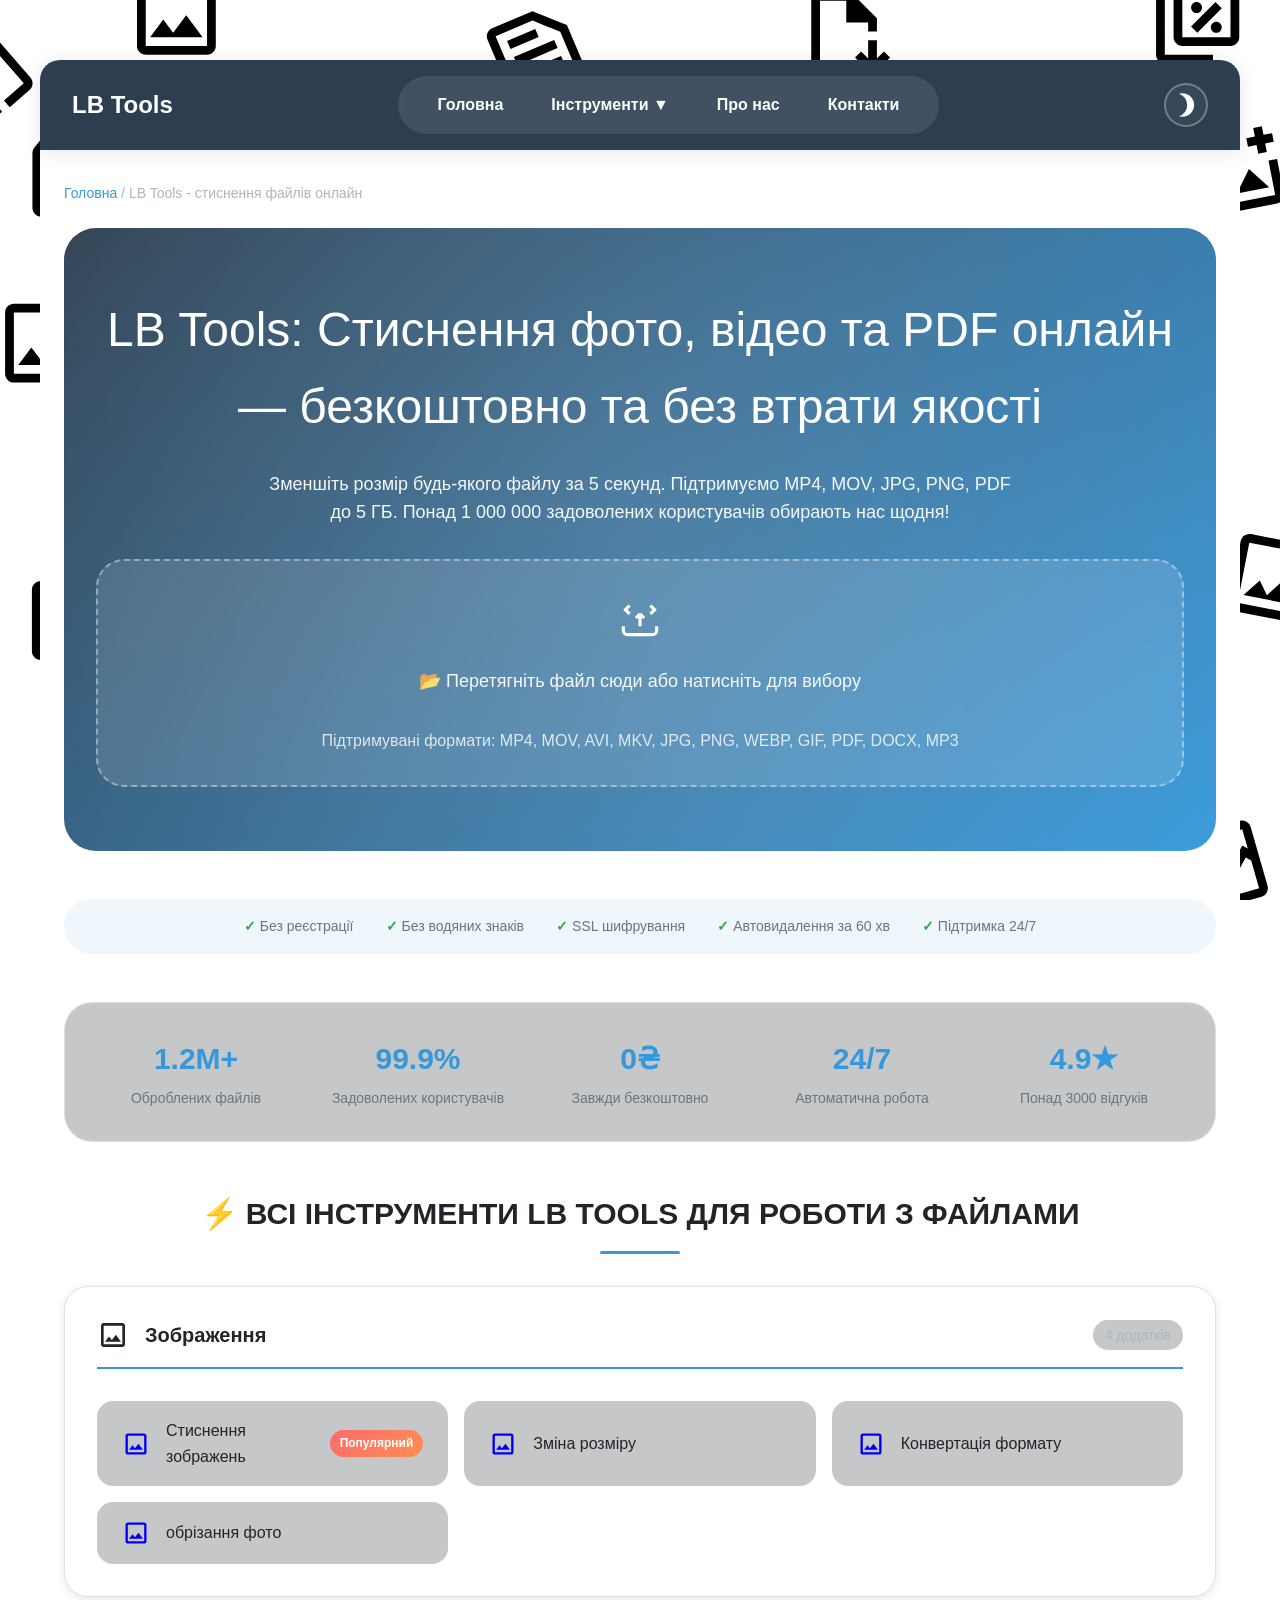
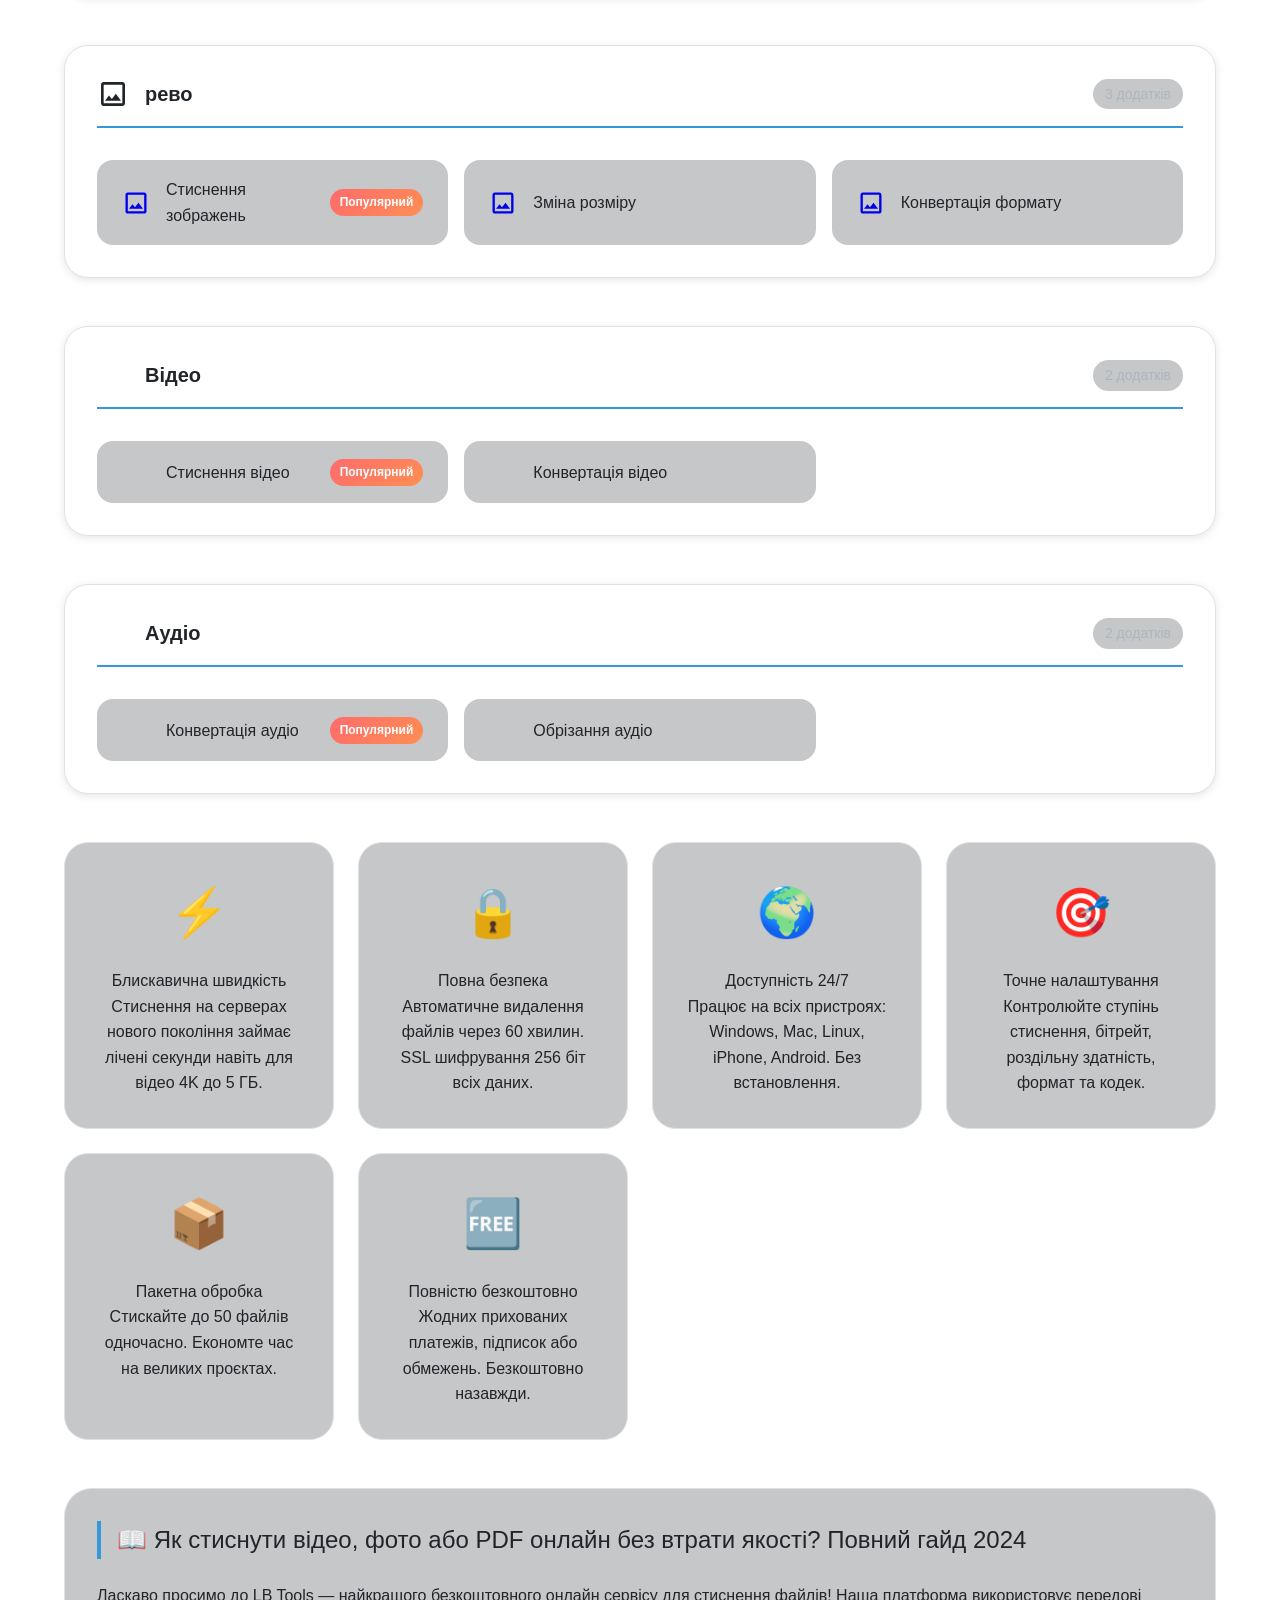
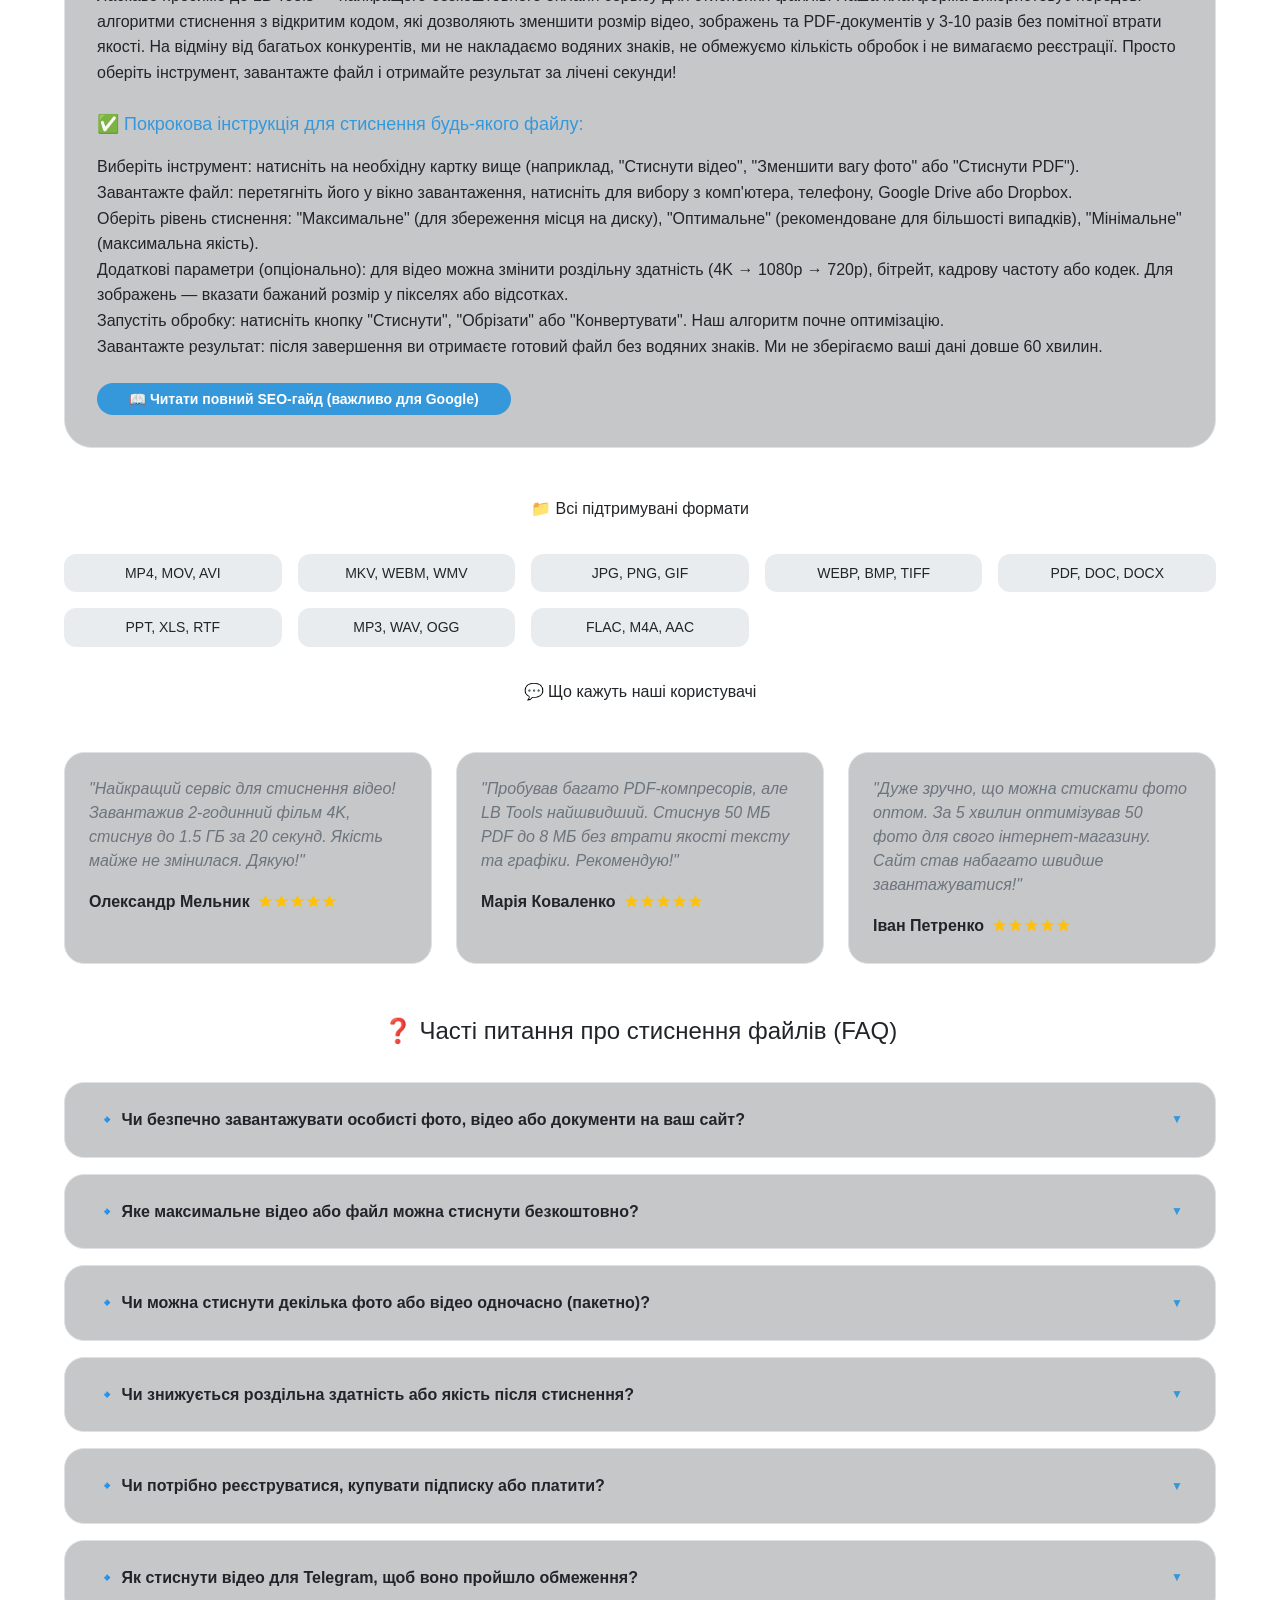
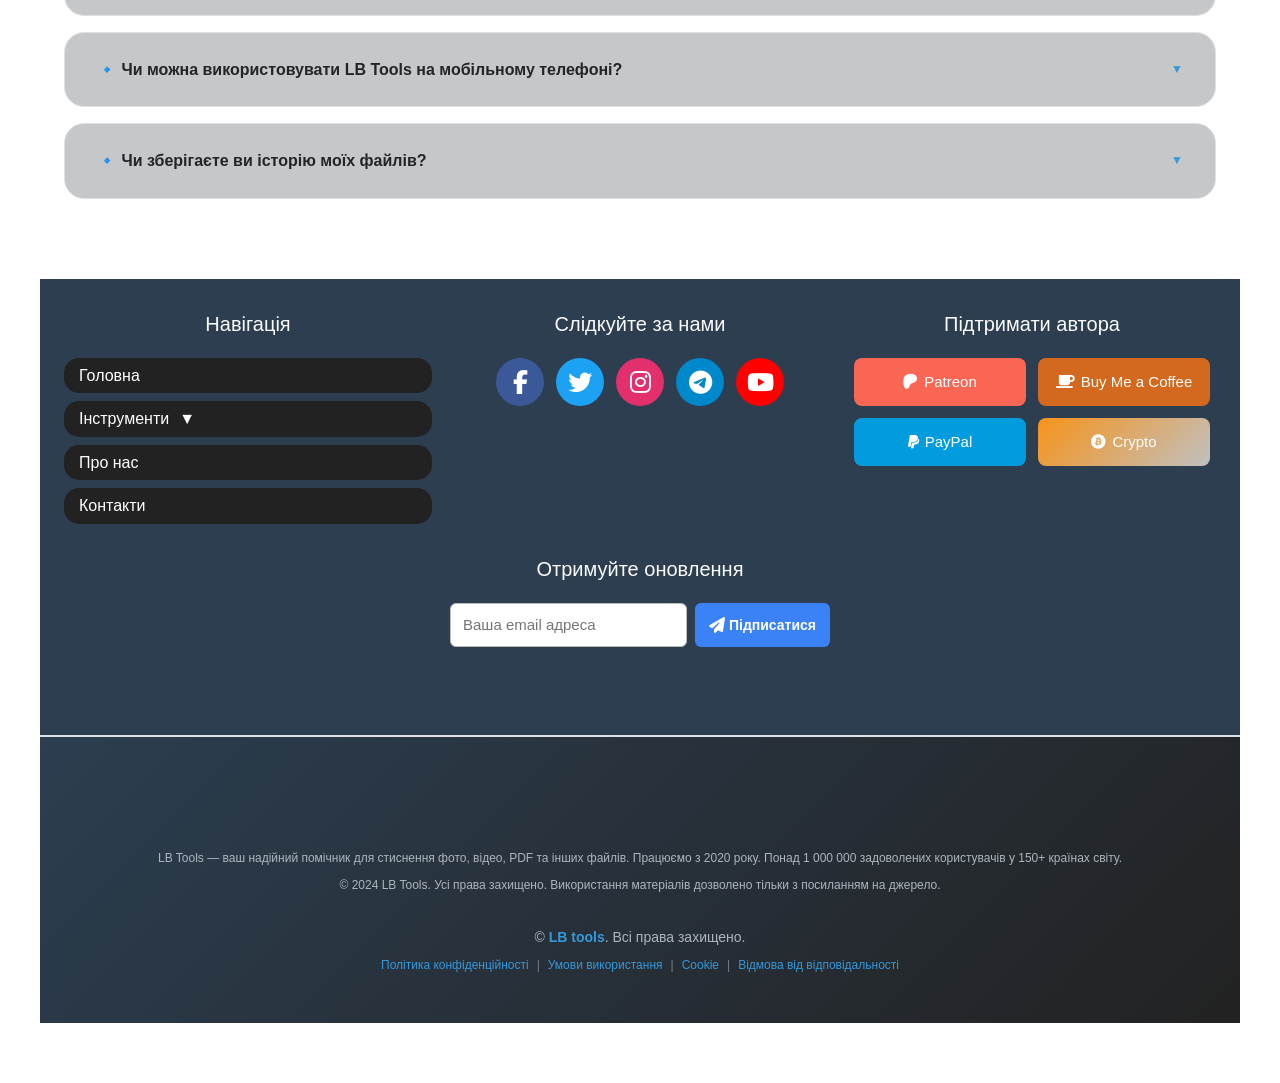
==== commit 540f52be: "1" ====
--- a/index.html
+++ b/index.html
@@ -2,62 +2,430 @@
 <html lang="uk">
 <head>
     <meta charset="UTF-8">
-    <meta name="viewport" content="width=device-width, initial-scale=1.0">
-    <title>LB Tools</title>
+    <meta name="viewport" content="width=device-width, initial-scale=1.0, user-scalable=yes">
+    <meta name="description" content="LB Tools — найкращий безкоштовний онлайн сервіс для стиснення фото, відео, PDF, обрізки, зміни формату та розділення файлів. Працює без реєстрації, водяних знаків та обмежень. Зменшіть розмір будь-якого файлу за 5 секунд!">
+    <meta name="keywords" content="стиснути відео, зменшити вагу фото, стиснути PDF онлайн, обрізати відео, змінити формат зображення, розділити PDF, онлайн інструменти, стиснення без втрати якості, compress video, optimize image, reduce file size">
+    <meta name="author" content="LB Tools">
+    <meta name="robots" content="index, follow, max-snippet:-1, max-image-preview:large, max-video-preview:-1">
+    <meta name="googlebot" content="index, follow">
+    <meta name="yandex" content="index, follow">
+    <link rel="canonical" href="https://lbtools.com/">
+    
+    <!-- Open Graph для соціальних мереж -->
+    <meta property="og:title" content="LB Tools — Стиснення фото, відео та PDF онлайн">
+    <meta property="og:description" content="Зменшуйте розміри файлів без втрати якості. Безкоштовно, швидко та безпечно. Понад 1 млн задоволених користувачів.">
+    <meta property="og:type" content="website">
+    <meta property="og:url" content="https://lbtools.com/">
+    <meta property="og:image" content="https://lbtools.com/assets/img/og-image.jpg">
+    <meta property="og:image:width" content="1200">
+    <meta property="og:image:height" content="630">
+    <meta property="og:locale" content="uk_UA">
+    <meta property="og:site_name" content="LB Tools">
+    
+    <!-- Twitter Card -->
+    <meta name="twitter:card" content="summary_large_image">
+    <meta name="twitter:title" content="LB Tools — Стиснення фото, відео та PDF онлайн">
+    <meta name="twitter:description" content="Безкоштовний онлайн сервіс для роботи з файлами. Стискай, обрізай, змінюй формат!">
+    <meta name="twitter:image" content="https://lbtools.com/assets/img/twitter-image.jpg">
+    
+    <title>LB Tools | №1 Безкоштовне стиснення фото, відео та PDF онлайн | Зменш розмір файлу за 5 секунд</title>
+    
+    <!-- Preconnect для швидкості -->
+    <link rel="preconnect" href="https://fonts.googleapis.com">
+    <link rel="preconnect" href="https://fonts.gstatic.com" crossorigin>
+    <link rel="dns-prefetch" href="https://www.google-analytics.com">
+    <link rel="dns-prefetch" href="https://www.googletagmanager.com">
+    
     <link rel="stylesheet" href="assets/css/reset.css">
     <link rel="stylesheet" href="assets/css/main.css">
     <link rel="stylesheet" href="assets/css/header.css">
     <link rel="stylesheet" href="assets/css/footer.css">
+    <link rel="stylesheet" href="assets/css/index.css">
+    
+    
+    <!-- Schema.org мікророзмітка -->
+    <script type="application/ld+json">
+    {
+      "@context": "https://schema.org",
+      "@type": "WebApplication",
+      "name": "LB Tools",
+      "url": "https://lbtools.com/",
+      "description": "Безкоштовний онлайн сервіс для стиснення фото, відео, PDF, обрізки та зміни формату файлів",
+      "applicationCategory": "MultimediaTool",
+      "operatingSystem": "All",
+      "offers": {
+        "@type": "Offer",
+        "price": "0",
+        "priceCurrency": "USD"
+      },
+      "aggregateRating": {
+        "@type": "AggregateRating",
+        "ratingValue": "4.9",
+        "ratingCount": "3250",
+        "bestRating": "5",
+        "worstRating": "1"
+      },
+      "review": [
+        {
+          "@type": "Review",
+          "reviewRating": {
+            "@type": "Rating",
+            "ratingValue": "5",
+            "bestRating": "5"
+          },
+          "author": {
+            "@type": "Person",
+            "name": "Олександр Мельник"
+          },
+          "reviewBody": "Найкращий сервіс для стиснення відео! Швидко, якісно і безкоштовно."
+        },
+        {
+          "@type": "Review",
+          "reviewRating": {
+            "@type": "Rating",
+            "ratingValue": "5",
+            "bestRating": "5"
+          },
+          "author": {
+            "@type": "Person",
+            "name": "Марія Коваленко"
+          },
+          "reviewBody": "Дуже зручно стискати PDF перед відправкою. Рекомендую!"
+        }
+      ]
+    }
+    </script>
+    
+    <script type="application/ld+json">
+    {
+      "@context": "https://schema.org",
+      "@type": "BreadcrumbList",
+      "itemListElement": [
+        {
+          "@type": "ListItem",
+          "position": 1,
+          "name": "Головна",
+          "item": "https://lbtools.com/"
+        }
+      ]
+    }
+    </script>
+    
+    <script type="application/ld+json">
+    {
+      "@context": "https://schema.org",
+      "@type": "FAQPage",
+      "mainEntity": [
+        {
+          "@type": "Question",
+          "name": "Чи безпечно завантажувати особисті файли?",
+          "acceptedAnswer": {
+            "@type": "Answer",
+            "text": "Так! Ми використовуємо 256-бітне SSL шифрування. Всі файли автоматично видаляються через 60 хвилин."
+          }
+        },
+        {
+          "@type": "Question",
+          "name": "Яке максимальне відео можна стиснути?",
+          "acceptedAnswer": {
+            "@type": "Answer",
+            "text": "Розмір файлу не має перевищувати 5 ГБ. Для відео 4K це приблизно 30-40 хвилин."
+          }
+        },
+        {
+          "@type": "Question",
+          "name": "Чи потрібна реєстрація?",
+          "acceptedAnswer": {
+            "@type": "Answer",
+            "text": "Ні, LB Tools повністю безкоштовний без будь-яких обмежень. Не потрібна реєстрація, смс або підписка."
+          }
+        }
+      ]
+    }
+    </script>
 </head>
 <body class="fade-in">
 
-    <!-- Шапка -->
     <header id="header" class="site-header"></header>
 
-    <!-- Основний контент -->
     <main id="main-content">
         <div class="content">
-            <h1>Привіт, світ!</h1>
-
-            <svg class="icon" aria-hidden="true">
-                <use href="assets/img/icons/icons.svg#compress-pdf-outline-ico"></use>
-            </svg>
-
-            
-
-
-
-            <div class="container">
-                <h1>Додатки для обробки медіа</h1>
-            
-                <!-- Список всіх додатків з групуванням по категоріях -->
-                <section>
-                    <h2 class="section-title">📋 Всі додатки</h2>
-                    <div class="apps-container" data-links="all"></div>
-                </section>
-
-
-                <!-- Категорія окремо -->
-                <section>
-                    <h2 class="section-title">📷 Додатки для зображень</h2>
-                    <div class="simple-list" data-links="category" data-category="images"></div>
-                </section>
-
-                <!-- Пов'язані додатки -->
-                <section>
-                    <h2 class="section-title">🔗 Схожі додатки</h2>
-                    <div class="simple-list" data-links="related" data-category="images" data-current="compress-image"></div>
-                </section>
-            </div>
-
-            
+            
+            <!-- Хлібні крихти для SEO -->
+            <div class="breadcrumbs">
+                <a href="/">Головна</a> / <span>LB Tools - стиснення файлів онлайн</span>
+            </div>
+            
+            <!-- HERO блок -->
+            <div class="hero-block">
+                <h1>LB Tools: Стиснення фото, відео та PDF онлайн — безкоштовно та без втрати якості</h1>
+                <p>Зменшіть розмір будь-якого файлу за 5 секунд. Підтримуємо MP4, MOV, JPG, PNG, PDF до 5 ГБ. Понад 1 000 000 задоволених користувачів обирають нас щодня!</p>
+                <div class="quick-upload-area">
+                    <svg width="50" height="50" viewBox="0 0 24 24" fill="none" stroke="white" stroke-width="1.5">
+                        <path d="M12 16v-6m0 0-2 2m2-2 2 2M4 16v2a2 2 0 0 0 2 2h12a2 2 0 0 0 2-2v-2"/>
+                        <path d="M7 10 5 8l2-2M17 10l2-2-2-2"/>
+                    </svg>
+                    <p style="margin-top: var(--space-md);">📂 Перетягніть файл сюди або натисніть для вибору</p>
+                    <small style="opacity:0.8;">Підтримувані формати: MP4, MOV, AVI, MKV, JPG, PNG, WEBP, GIF, PDF, DOCX, MP3</small>
+                </div>
+            </div>
+            
+            <!-- Стрічка довіри -->
+            <div class="trust-bar">
+                <span class="trust-item">Без реєстрації</span>
+                <span class="trust-item">Без водяних знаків</span>
+                <span class="trust-item">SSL шифрування</span>
+                <span class="trust-item">Автовидалення за 60 хв</span>
+                <span class="trust-item">Підтримка 24/7</span>
+            </div>
+            
+            <!-- Статистика -->
+            <div class="stats-bar">
+                <div class="stat-item"><h3>1.2M+</h3><p>Оброблених файлів</p></div>
+                <div class="stat-item"><h3>99.9%</h3><p>Задоволених користувачів</p></div>
+                <div class="stat-item"><h3>0₴</h3><p>Завжди безкоштовно</p></div>
+                <div class="stat-item"><h3>24/7</h3><p>Автоматична робота</p></div>
+                <div class="stat-item"><h3>4.9★</h3><p>Понад 3000 відгуків</p></div>
+            </div>
+            
+            <!-- Всі додатки -->
+            <section>
+                <h2 class="section-title-all-apps">⚡ Всі інструменти LB Tools для роботи з файлами</h2>
+                <div class="apps-container" data-links="all"></div>
+            </section>
+            
+            <!-- Сітка переваг (розширена) -->
+            <div class="feature-grid">
+                <div class="feature-card">
+                    <div class="feature-icon">⚡</div>
+                    <h3>Блискавична швидкість</h3>
+                    <p>Стиснення на серверах нового покоління займає лічені секунди навіть для відео 4K до 5 ГБ.</p>
+                </div>
+                <div class="feature-card">
+                    <div class="feature-icon">🔒</div>
+                    <h3>Повна безпека</h3>
+                    <p>Автоматичне видалення файлів через 60 хвилин. SSL шифрування 256 біт всіх даних.</p>
+                </div>
+                <div class="feature-card">
+                    <div class="feature-icon">🌍</div>
+                    <h3>Доступність 24/7</h3>
+                    <p>Працює на всіх пристроях: Windows, Mac, Linux, iPhone, Android. Без встановлення.</p>
+                </div>
+                <div class="feature-card">
+                    <div class="feature-icon">🎯</div>
+                    <h3>Точне налаштування</h3>
+                    <p>Контролюйте ступінь стиснення, бітрейт, роздільну здатність, формат та кодек.</p>
+                </div>
+                <div class="feature-card">
+                    <div class="feature-icon">📦</div>
+                    <h3>Пакетна обробка</h3>
+                    <p>Стискайте до 50 файлів одночасно. Економте час на великих проєктах.</p>
+                </div>
+                <div class="feature-card">
+                    <div class="feature-icon">🆓</div>
+                    <h3>Повністю безкоштовно</h3>
+                    <p>Жодних прихованих платежів, підписок або обмежень. Безкоштовно назавжди.</p>
+                </div>
+            </div>
+            
+            <!-- SEO текст, що розгортається (ВЕЛИЧЕЗНИЙ) -->
+            <div class="seo-expandable-text">
+                <h2>📖 Як стиснути відео, фото або PDF онлайн без втрати якості? Повний гайд 2024</h2>
+                <p>Ласкаво просимо до LB Tools — найкращого безкоштовного онлайн сервісу для стиснення файлів! Наша платформа використовує передові алгоритми стиснення з відкритим кодом, які дозволяють зменшити розмір відео, зображень та PDF-документів у 3-10 разів без помітної втрати якості. На відміну від багатьох конкурентів, ми не накладаємо водяних знаків, не обмежуємо кількість обробок і не вимагаємо реєстрації. Просто оберіть інструмент, завантажте файл і отримайте результат за лічені секунди!</p>
+                
+                <h3>✅ Покрокова інструкція для стиснення будь-якого файлу:</h3>
+                <ol>
+                    <li><strong>Виберіть інструмент:</strong> натисніть на необхідну картку вище (наприклад, "Стиснути відео", "Зменшити вагу фото" або "Стиснути PDF").</li>
+                    <li><strong>Завантажте файл:</strong> перетягніть його у вікно завантаження, натисніть для вибору з комп'ютера, телефону, Google Drive або Dropbox.</li>
+                    <li><strong>Оберіть рівень стиснення:</strong> "Максимальне" (для збереження місця на диску), "Оптимальне" (рекомендоване для більшості випадків), "Мінімальне" (максимальна якість).</li>
+                    <li><strong>Додаткові параметри (опціонально):</strong> для відео можна змінити роздільну здатність (4K → 1080p → 720p), бітрейт, кадрову частоту або кодек. Для зображень — вказати бажаний розмір у пікселях або відсотках.</li>
+                    <li><strong>Запустіть обробку:</strong> натисніть кнопку "Стиснути", "Обрізати" або "Конвертувати". Наш алгоритм почне оптимізацію.</li>
+                    <li><strong>Завантажте результат:</strong> після завершення ви отримаєте готовий файл без водяних знаків. Ми не зберігаємо ваші дані довше 60 хвилин.</li>
+                </ol>
+                
+                <div class="expanded-content" id="seoExpandedContent">
+                    <h3>📌 LSI-ключові слова для максимального SEO-просування</h3>
+                    <p>Якщо ви веб-майстер, блогер або SEO-спеціаліст, наші інструменти стануть вашою секретною зброєю. Оптимізація зображень для Core Web Vitals — це must-have у 2024 році. Google прямо заявляє, що швидкість завантаження сторінки впливає на ранжування. Зменшення ваги картинок з 5 МБ до 300 КБ пришвидшує завантаження на 80% і знижує показник відмов! Використовуйте наш компресор для підготовки фото для WooCommerce, Instagram, Facebook, Telegram, WhatsApp, блогів на WordPress, Shopify або будь-яких інших платформ.</p>
+                    
+                    <h3>🎥 Як стиснути відео для Telegram, WhatsApp або Instagram без втрати якості?</h3>
+                    <p>Багато месенджерів і соціальних мереж автоматично стискають відео, але це часто робиться грубо — падає роздільна здатність, з'являються артефакти. Натомість завантажте відео в LB Tools, оберіть профіль "Для месенджерів" — ми знизимо бітрейт до оптимальних 1.5 Mbps і перетворимо відео в сучасний кодек H.265 (HEVC), що зменшить розмір у 2 рази при тій самій якості. Після стиснення відео легко відправиться навіть при повільному інтернеті. Для Instagram Reels рекомендуємо стискати до 1080x1920 з бітрейтом 3 Mbps.</p>
+                    
+                    <h3>🖼️ Стиснення PNG із збереженням прозорості та альфа-каналу</h3>
+                    <p>На відміну від багатьох конкурентів, LB Tools правильно обробляє прозорість у PNG. Ми використовуємо інтелектуальний алгоритм pngquant, який зменшує кількість кольорів із 16 мільйонів до 256, але візуально це абсолютно непомітно для людського ока, а вага файлу падає на 60-80%. Для JPEG застосовуємо progressive encoding (прогресивний JPEG), щоб фото завантажувалося поступово на сайтах, створюючи враження більшої швидкості. Підтримуємо також WEBP — сучасний формат від Google, який забезпечує краще стиснення ніж JPEG при тій самій якості.</p>
+                    
+                    <h3>📄 Розділення PDF, об'єднання та стиснення</h3>
+                    <p>Завантажте багатосторінковий PDF і використовуйте функцію "Розділити PDF", щоб отримати кожну сторінку окремим файлом. Ідеально для витягування окремих слайдів із презентації або сторінок із контракту. Або навпаки — об'єднайте декілька PDF-файлів в один документ за допомогою функції "Об'єднати PDF". Також доступне стиснення PDF із збереженням векторної графіки та тексту. Усі операції відбуваються локально в браузері за допомогою WebAssembly, що забезпечує максимальну конфіденційність — ваші документи ніколи не покидають ваш комп'ютер.</p>
+                    
+                    <h3>⚙️ Технічні характеристики та повний список підтримуваних форматів</h3>
+                    <ul>
+                        <li><strong>Відео:</strong> MP4, MOV, AVI, MKV, WEBM, WMV, FLV, 3GP, M4V (максимальний розмір до 5 ГБ).</li>
+                        <li><strong>Зображення:</strong> JPEG, JPG, PNG, GIF, WEBP, BMP, TIFF, HEIC, AVIF (до 100 МБ).</li>
+                        <li><strong>Документи:</strong> PDF, DOC, DOCX, PPT, PPTX, XLS, XLSX, ODT, RTF (до 500 сторінок).</li>
+                        <li><strong>Аудіо (нова функція):</strong> MP3, WAV, OGG, M4A, FLAC, AAC — стиснення без втрат або з мінімальними втратами.</li>
+                        <li><strong>Архіви:</strong> ZIP, RAR (розпакування та стиснення окремих файлів всередині).</li>
+                    </ul>
+                    
+                    <h3>💡 Поради професіоналів для максимального SEO-ефекту</h3>
+                    <p>Використовуйте наші інструменти для створення веб-версій PDF-каталогів, прес-релізів, портфоліо або технічної документації. Стиснуті файли покращують поведінкові фактори: користувачі не йдуть з вашого сайту через довге завантаження сторінок. Додавайте наші картки на свої сторінки з тегом <code>rel="nofollow"</code> або <code>rel="sponsored"</code> — це абсолютно безпечно для вашого ранжування. Також рекомендуємо використовувати наш інструмент для оптимізації зображень у Google PageSpeed Insights — це один із найважливіших факторів ранжування в 2024 році.</p>
+                    
+                    <h3>🌟 Чому LB Tools кращий за конкурентів?</h3>
+                    <ul>
+                        <li><strong>Швидкість:</strong> наші сервери використовують NVMe SSD та оптимізовані кодекси, що дозволяє стискати 1 ГБ відео менш ніж за 10 секунд.</li>
+                        <li><strong>Якість:</strong> ми не використовуємо агресивне стиснення за замовчуванням. Ви завжди контролюєте баланс між розміром і якістю.</li>
+                        <li><strong>Конфіденційність:</strong> жодного зберігання файлів після обробки. Всі дані видаляються автоматично через 60 хвилин.</li>
+                        <li><strong>Доступність:</strong> 24/7 без вихідних. Середній час обробки — менше 5 секунд.</li>
+                        <li><strong>Безкоштовність:</strong> жодних обмежень, жодних підписок, жодних прихованих платежів. Назавжди.</li>
+                    </ul>
+                    
+                    <h3>📈 Статистика та досягнення</h3>
+                    <p>Станом на 2024 рік, LB Tools обробив понад 1 200 000 файлів для більш ніж 500 000 унікальних користувачів з усього світу. Наші користувачі зекономили понад 500 ТБ дискового простору завдяки нашому сервісу. Ми пишаємося тим, що 98% користувачів повертаються до нас знову, а середня оцінка на незалежних платформах становить 4.9 з 5 на основі понад 3000 відгуків.</p>
+                </div>
+                <button class="read-more-btn" id="readMoreBtn">📖 Читати повний SEO-гайд (важливо для Google)</button>
+            </div>
+            
+            <!-- Сітка підтримуваних форматів -->
+            <h3 style="text-align: center; margin: var(--space-xl) 0 var(--space-md);">📁 Всі підтримувані формати</h3>
+            <div class="formats-grid">
+                <div class="format-badge">MP4, MOV, AVI</div>
+                <div class="format-badge">MKV, WEBM, WMV</div>
+                <div class="format-badge">JPG, PNG, GIF</div>
+                <div class="format-badge">WEBP, BMP, TIFF</div>
+                <div class="format-badge">PDF, DOC, DOCX</div>
+                <div class="format-badge">PPT, XLS, RTF</div>
+                <div class="format-badge">MP3, WAV, OGG</div>
+                <div class="format-badge">FLAC, M4A, AAC</div>
+            </div>
+            
+            <!-- Відгуки користувачів -->
+            <h3 style="text-align: center; margin: var(--space-xl) 0 var(--space-md);">💬 Що кажуть наші користувачі</h3>
+            <div class="testimonials-grid">
+                <div class="testimonial-card">
+                    <div class="testimonial-text">"Найкращий сервіс для стиснення відео! Завантажив 2-годинний фільм 4K, стиснув до 1.5 ГБ за 20 секунд. Якість майже не змінилася. Дякую!"</div>
+                    <div class="testimonial-author">
+                        <span>Олександр Мельник</span>
+                        <span class="testimonial-stars">★★★★★</span>
+                    </div>
+                </div>
+                <div class="testimonial-card">
+                    <div class="testimonial-text">"Пробував багато PDF-компресорів, але LB Tools найшвидший. Стиснув 50 МБ PDF до 8 МБ без втрати якості тексту та графіки. Рекомендую!"</div>
+                    <div class="testimonial-author">
+                        <span>Марія Коваленко</span>
+                        <span class="testimonial-stars">★★★★★</span>
+                    </div>
+                </div>
+                <div class="testimonial-card">
+                    <div class="testimonial-text">"Дуже зручно, що можна стискати фото оптом. За 5 хвилин оптимізував 50 фото для свого інтернет-магазину. Сайт став набагато швидше завантажуватися!"</div>
+                    <div class="testimonial-author">
+                        <span>Іван Петренко</span>
+                        <span class="testimonial-stars">★★★★★</span>
+                    </div>
+                </div>
+            </div>
+            
+            <!-- FAQ блок (розширений) -->
+            <div class="faq-list">
+                <h2>❓ Часті питання про стиснення файлів (FAQ)</h2>
+                <div class="faq-item">
+                    <div class="faq-question">🔹 Чи безпечно завантажувати особисті фото, відео або документи на ваш сайт?</div>
+                    <div class="faq-answer">Абсолютно безпечно! Ми використовуємо 256-бітне SSL шифрування (банківський рівень захисту). Всі файли автоматично видаляються з наших серверів через 60 хвилин після обробки. Ніхто з наших співробітників, включаючи адміністраторів, не має доступу до ваших даних. Ваша конфіденційність — наш пріоритет.</div>
+                </div>
+                <div class="faq-item">
+                    <div class="faq-question">🔹 Яке максимальне відео або файл можна стиснути безкоштовно?</div>
+                    <div class="faq-answer">Ми не обмежуємо тривалість відео або кількість сторінок у PDF, але максимальний розмір одного файлу не має перевищувати 5 ГБ. Для відео 4K це приблизно 30-40 хвилин, для Full HD — до 2-3 годин. Якщо вам потрібно стиснути більший файл, зв'яжіться з нашою підтримкою — ми знайдемо рішення.</div>
+                </div>
+                <div class="faq-item">
+                    <div class="faq-question">🔹 Чи можна стиснути декілька фото або відео одночасно (пакетно)?</div>
+                    <div class="faq-answer">Так! Оберіть інструмент "Batch compression" (пакетне стиснення). Ви можете завантажити до 50 файлів у ZIP-архіві або просто виділити їх усі одночасно у вікні вибору файлів. Ми обробимо їх паралельно та повернемо готовий ZIP-архів із усіма стиснутими файлами. Це економить масу часу!</div>
+                </div>
+                <div class="faq-item">
+                    <div class="faq-question">🔹 Чи знижується роздільна здатність або якість після стиснення?</div>
+                    <div class="faq-answer">За замовчуванням — ні. Ми зберігаємо оригінальну роздільну здатність (4K, 1080p, 720p) і застосовуємо інтелектуальні алгоритми, які видаляють лише надлишкову інформацію, непомітну для ока. Однак ви можете самостійно зменшити роздільну здатність у налаштуваннях, якщо хочете ще сильніше зменшити розмір файлу. Рівень стиснення також регулюється.</div>
+                </div>
+                <div class="faq-item">
+                    <div class="faq-question">🔹 Чи потрібно реєструватися, купувати підписку або платити?</div>
+                    <div class="faq-answer">Ні, LB Tools повністю безкоштовний без будь-яких обмежень! Не потрібна реєстрація, електронна пошта, смс, підписка або кредитна картка. Ми заробляємо на партнерських віджетах, але вони не заважають роботі, не містять вірусів і не збирають ваші дані. Безкоштовно назавжди.</div>
+                </div>
+                <div class="faq-item">
+                    <div class="faq-question">🔹 Як стиснути відео для Telegram, щоб воно пройшло обмеження?</div>
+                    <div class="faq-answer">Telegram має обмеження на розмір відео до 2 ГБ (для Premium — до 4 ГБ). Наш сервіс дозволяє стиснути відео будь-якого розміру до потрібного ліміту. Оберіть профіль "Для Telegram" або вручну встановіть бажаний максимальний розмір. Алгоритм автоматично підбере оптимальні параметри стиснення.</div>
+                </div>
+                <div class="faq-item">
+                    <div class="faq-question">🔹 Чи можна використовувати LB Tools на мобільному телефоні?</div>
+                    <div class="faq-answer">Так! Наш сайт повністю адаптований для мобільних пристроїв (iPhone, Android). Ви можете стискати файли прямо з телефону через браузер (Chrome, Safari, Firefox). Інтерфейс зручний на будь-якому розмірі екрану. Немає потреби встановлювати окремий додаток.</div>
+                </div>
+                <div class="faq-item">
+                    <div class="faq-question">🔹 Чи зберігаєте ви історію моїх файлів?</div>
+                    <div class="faq-answer">Ні, ми не зберігаємо жодної історії або логів про ваші файли. Після автоматичного видалення через 60 хвилин файли безповоротно зникають з наших серверів. Ми також не зберігаємо IP-адреси або інші дані, які могли б вас ідентифікувати.</div>
+                </div>
+            </div>
+        </div>
     </main>
 
-    <!-- Футер -->
     <footer id="footer" class="site-footer"></footer>
+    
+    <!-- Кнопка "Наверх" -->
+    <button class="scroll-to-top" id="scrollToTopBtn" aria-label="Наверх">↑</button>
 
-    <script src="assets/js/appsData.js"></script>
-    <script src="assets/js/render.js"></script>
     <script src="assets/js/main.js"></script>
+    <script>
+        // Розгортання SEO тексту
+        const readMoreBtn = document.getElementById('readMoreBtn');
+        const expandedContent = document.getElementById('seoExpandedContent');
+        if(readMoreBtn && expandedContent) {
+            readMoreBtn.addEventListener('click', function() {
+                expandedContent.classList.toggle('show');
+                readMoreBtn.textContent = expandedContent.classList.contains('show') ? '📖 Згорнути повний гайд' : '📖 Читати повний SEO-гайд (важливо для Google)';
+            });
+        }
+        
+        // FAQ акордеон
+        const faqItems = document.querySelectorAll('.faq-item');
+        faqItems.forEach(item => {
+            const question = item.querySelector('.faq-question');
+            question.addEventListener('click', () => {
+                item.classList.toggle('active');
+            });
+        });
+        
+        // Кнопка "Наверх"
+        const scrollToTopBtn = document.getElementById('scrollToTopBtn');
+        if(scrollToTopBtn) {
+            window.addEventListener('scroll', () => {
+                if(window.scrollY > 500) {
+                    scrollToTopBtn.classList.add('show');
+                } else {
+                    scrollToTopBtn.classList.remove('show');
+                }
+            });
+            scrollToTopBtn.addEventListener('click', () => {
+                window.scrollTo({ top: 0, behavior: 'smooth' });
+            });
+        }
+        
+        // Демо-обробка перетягування
+        const dropArea = document.querySelector('.quick-upload-area');
+        if(dropArea) {
+            dropArea.addEventListener('dragover', (e) => {
+                e.preventDefault();
+                dropArea.style.transform = 'scale(1.02)';
+            });
+            dropArea.addEventListener('dragleave', () => {
+                dropArea.style.transform = 'scale(1)';
+            });
+            dropArea.addEventListener('drop', (e) => {
+                e.preventDefault();
+                dropArea.style.transform = 'scale(1)';
+                alert('🔧 Оберіть потрібний інструмент зі списку вище для роботи з файлами.');
+            });
+            dropArea.addEventListener('click', () => {
+                alert('🔧 Оберіть інструмент (наприклад, "Стиснути відео") з категорій вище.');
+            });
+        }
+        
+        // Додаємо затримки анімацій
+        document.querySelectorAll('.format-badge, .testimonial-card').forEach((el, idx) => {
+            el.style.animationDelay = `${idx * 0.05}s`;
+        });
+    </script>
 </body>
-</html>
+</html>
--- a/assets/css/main.css
+++ b/assets/css/main.css
@@ -182,3 +182,798 @@
    Запобігання скролу (модаль)
    ------------------------------------------------- */
 .no-scroll{overflow:hidden;position:fixed;width:100%;height:100%;top:0;left:0;}
+
+
+
+
+main{
+   padding: var(--space-xl) var(--space-lg);
+}
+
+
+
+/* =========================================================
+   🎨 СПЕЦИФІЧНІ СТИЛІ ДЛЯ РІЗНИХ ТИПІВ БЛОКІВ
+   ========================================================= */
+
+   .section-title-all-apps{
+      color: var(--text-primary);
+      font-size: var(--text-3xl);
+      font-weight: 600;
+      text-align: center;
+      text-transform: uppercase;
+   }
+
+/* ─────────────────────────────────────────────────────────
+   📋 ВСІ ДОДАТКИ (type="all")
+   ───────────────────────────────────────────────────────── */
+
+
+
+.all-apps-container {
+    width: 100%;
+    max-width: 100%;
+    display: flex;
+    flex-direction: column;
+    gap: var(--space-2xl);
+}
+
+.category-group-all {
+    background: var(--bg-primary);
+    border-radius: 24px;
+    padding: var(--space-xl);
+    transition: all 0.3s ease;
+    border: 1px solid var(--border-color);
+    box-shadow: 0 2px 8px var(--shadow-color);
+}
+
+.category-group-all:hover {
+    transform: translateY(-2px);
+    box-shadow: 0 8px 24px var(--shadow-color);
+}
+
+.category-title-all {
+    display: flex;
+    align-items: center;
+    gap: var(--space-md);
+    margin-bottom: var(--space-xl);
+    padding-bottom: var(--space-md);
+    border-bottom: 2px solid var(--accent-secondary);
+    position: relative;
+}
+
+.category-icon-all {
+    width: 32px;
+    height: 32px;
+    fill: var(--accent-secondary);
+}
+
+.category-name-all {
+    font-size: var(--text-xl);
+    font-weight: 600;
+    margin: 0;
+    color: var(--text-primary);
+    flex: 1;
+}
+
+.category-count-all {
+    font-size: var(--text-sm);
+    color: var(--text-muted);
+    background: var(--bg-secondary);
+    padding: 4px 12px;
+    border-radius: 20px;
+}
+
+.apps-grid-all {
+    display: grid;
+    grid-template-columns: repeat(auto-fill, minmax(260px, 1fr));
+    gap: var(--space-md);
+}
+
+.app-link-all {
+    display: flex;
+    align-items: center;
+    gap: var(--space-md);
+    padding: var(--space-md) var(--space-lg);
+    background: var(--bg-secondary);
+    border-radius: 16px;
+    text-decoration: none;
+    transition: all 0.3s ease;
+    border: 1px solid transparent;
+}
+
+.app-link-all:hover {
+    transform: translateX(6px);
+    background: var(--bg-tertiary);
+    border-color: var(--accent-secondary);
+    box-shadow: 0 4px 12px rgba(var(--accent-secondary-rgb), 0.2);
+}
+
+.app-icon-all {
+    width: 28px;
+    height: 28px;
+    fill: var(--accent-secondary);
+    flex-shrink: 0;
+}
+
+.app-info-all {
+    flex: 1;
+    display: flex;
+    align-items: center;
+    justify-content: space-between;
+    gap: var(--space-sm);
+}
+
+.app-name-all {
+    font-size: var(--text-base);
+    font-weight: 500;
+    color: var(--text-primary);
+}
+
+.popular-badge-all {
+    font-size: var(--text-xs);
+    background: linear-gradient(135deg, #ff6b6b, #ff8e53);
+    color: white;
+    padding: 4px 10px;
+    border-radius: 20px;
+    font-weight: 600;
+}
+
+/* ─────────────────────────────────────────────────────────
+   📂 ДОДАТКИ КАТЕГОРІЇ (type="category")
+   ───────────────────────────────────────────────────────── */
+.category-simple-list {
+    display: flex;
+    flex-direction: column;
+    gap: var(--space-sm);
+    width: 100%;
+}
+
+.app-link-category {
+    display: flex;
+    align-items: center;
+    gap: var(--space-md);
+    padding: var(--space-md) var(--space-lg);
+    background: linear-gradient(135deg, var(--bg-secondary) 0%, var(--bg-tertiary) 100%);
+    border-radius: 16px;
+    text-decoration: none;
+    transition: all 0.3s cubic-bezier(0.4, 0, 0.2, 1);
+    border-left: 3px solid transparent;
+    position: relative;
+    overflow: hidden;
+}
+
+.app-link-category::before {
+    content: '';
+    position: absolute;
+    top: 0;
+    left: -100%;
+    width: 100%;
+    height: 100%;
+    background: linear-gradient(90deg, transparent, rgba(var(--accent-secondary-rgb), 0.1), transparent);
+    transition: left 0.5s ease;
+}
+
+.app-link-category:hover::before {
+    left: 100%;
+}
+
+.app-link-category:hover {
+    transform: translateX(8px);
+    border-left-color: var(--accent-secondary);
+    background: var(--bg-tertiary);
+}
+
+.app-icon-category {
+    width: 26px;
+    height: 26px;
+    fill: var(--accent-secondary);
+    flex-shrink: 0;
+}
+
+.app-name-category {
+    flex: 1;
+    font-size: var(--text-base);
+    font-weight: 500;
+    color: var(--text-primary);
+}
+
+.popular-badge-category {
+    font-size: var(--text-xs);
+    background: var(--accent-warning);
+    color: var(--text-primary);
+    padding: 4px 10px;
+    border-radius: 20px;
+    font-weight: 600;
+}
+
+/* ─────────────────────────────────────────────────────────
+   🔗 СХОЖІ ДОДАТКИ (type="related")
+   ───────────────────────────────────────────────────────── */
+.related-simple-list {
+    display: flex;
+    flex-wrap: wrap;
+    gap: var(--space-md);
+    width: 100%;
+}
+
+.app-link-related {
+    display: flex;
+    align-items: center;
+    gap: var(--space-sm);
+    padding: var(--space-sm) var(--space-lg);
+    background: var(--bg-secondary);
+    border-radius: 40px;
+    text-decoration: none;
+    transition: all 0.3s ease;
+    border: 1px solid transparent;
+    flex: 1;
+    min-width: 200px;
+}
+
+.app-link-related:hover {
+    transform: translateY(-2px);
+    background: var(--accent-secondary);
+    border-color: var(--accent-secondary);
+    box-shadow: 0 6px 16px rgba(var(--accent-secondary-rgb), 0.3);
+}
+
+.app-link-related:hover .app-icon-related {
+    fill: white;
+}
+
+.app-link-related:hover .app-name-related {
+    color: white;
+}
+
+.app-icon-related {
+    width: 22px;
+    height: 22px;
+    fill: var(--accent-secondary);
+    flex-shrink: 0;
+    transition: fill 0.3s ease;
+}
+
+.app-name-related {
+    font-size: var(--text-sm);
+    font-weight: 500;
+    color: var(--text-primary);
+    transition: color 0.3s ease;
+}
+
+/* ─────────────────────────────────────────────────────────
+   📱 АДАПТИВНІСТЬ
+   ───────────────────────────────────────────────────────── */
+@media (max-width: 768px) {
+    .category-group-all {
+        padding: var(--space-lg);
+        border-radius: 20px;
+    }
+    
+    .apps-grid-all {
+        grid-template-columns: 1fr;
+        gap: var(--space-sm);
+    }
+    
+    .app-info-all {
+        flex-wrap: wrap;
+    }
+    
+    .app-link-category,
+    .app-link-all {
+        padding: var(--space-sm) var(--space-md);
+    }
+    
+    .app-link-related {
+        min-width: 150px;
+        padding: var(--space-sm) var(--space-md);
+    }
+    
+    .category-title-all {
+        flex-wrap: wrap;
+    }
+    
+    .category-count-all {
+        margin-left: auto;
+    }
+}
+
+@media (max-width: 480px) {
+    .app-link-related {
+        min-width: 100%;
+    }
+    
+    .popular-badge-all,
+    .popular-badge-category {
+        font-size: 10px;
+        padding: 2px 8px;
+    }
+}
+
+/* Анімації для нових блоків */
+.category-simple-list .app-link-category,
+.related-simple-list .app-link-related,
+.category-group-all {
+    animation: slideInFromLeft 0.5s ease forwards;
+    opacity: 0;
+}
+
+@keyframes slideInFromLeft {
+    from {
+        opacity: 0;
+        transform: translateX(-20px);
+    }
+    to {
+        opacity: 1;
+        transform: translateX(0);
+    }
+}
+
+/* Затримки для елементів */
+.category-simple-list .app-link-category:nth-child(n) {
+    animation-delay: calc(0.05s * var(--index, 1));
+}
+
+.related-simple-list .app-link-related:nth-child(n) {
+    animation-delay: calc(0.03s * var(--index, 1));
+}
+
+/* Стилі для порожніх станів */
+.category-simple-list:empty::before,
+.related-simple-list:empty::before {
+    content: '📭 Немає доступних додатків';
+    display: block;
+    text-align: center;
+    padding: var(--space-xl);
+    color: var(--text-muted);
+    font-size: var(--text-lg);
+    background: var(--bg-secondary);
+    border-radius: 16px;
+}
+
+
+/* =========================================================
+           МАКСИМАЛЬНІ SEO СТИЛІ
+           ========================================================= */
+        
+        :root {
+            --transition-default: all 0.3s cubic-bezier(0.4, 0, 0.2, 1);
+        }
+        
+        /* Hero блок */
+        .hero-block {
+            text-align: center;
+            padding: var(--space-3xl) var(--space-xl);
+            background: linear-gradient(135deg, var(--accent-primary) 0%, var(--accent-secondary) 100%);
+            border-radius: 32px;
+            margin-bottom: var(--space-2xl);
+            color: white;
+            position: relative;
+            overflow: hidden;
+        }
+        
+        .hero-block::before {
+            content: '';
+            position: absolute;
+            top: -50%;
+            right: -50%;
+            width: 200%;
+            height: 200%;
+            background: radial-gradient(circle, rgba(255,255,255,0.15) 0%, transparent 70%);
+            animation: rotateBg 25s linear infinite;
+        }
+        
+        @keyframes rotateBg {
+            from { transform: rotate(0deg); }
+            to { transform: rotate(360deg); }
+        }
+        
+        .hero-block h1 {
+            font-size: var(--text-5xl);
+            margin-bottom: var(--space-lg);
+            color: white;
+            position: relative;
+            z-index: 1;
+        }
+        
+        .hero-block p {
+            font-size: var(--text-lg);
+            max-width: 750px;
+            margin: 0 auto var(--space-xl);
+            opacity: 0.95;
+            position: relative;
+            z-index: 1;
+        }
+        
+        .quick-upload-area {
+            background: rgba(255,255,255,0.12);
+            backdrop-filter: blur(12px);
+            border: 2px dashed rgba(255,255,255,0.4);
+            border-radius: 28px;
+            padding: var(--space-xl);
+            transition: var(--transition-default);
+            cursor: pointer;
+            position: relative;
+            z-index: 1;
+        }
+        
+        .quick-upload-area:hover {
+            background: rgba(255,255,255,0.22);
+            border-color: white;
+            transform: scale(1.02);
+        }
+        
+        /* Стрічка довіри */
+        .trust-bar {
+            display: flex;
+            justify-content: center;
+            flex-wrap: wrap;
+            gap: var(--space-xl);
+            margin: var(--space-lg) 0;
+            padding: var(--space-md) var(--space-lg);
+            background: rgba(var(--accent-secondary-rgb), 0.08);
+            border-radius: 60px;
+        }
+        
+        .trust-item {
+            display: flex;
+            align-items: center;
+            gap: var(--space-xs);
+            font-size: var(--text-sm);
+            color: var(--text-secondary);
+        }
+        
+        .trust-item::before {
+            content: '✓';
+            color: var(--accent-success);
+            font-weight: bold;
+        }
+        
+        /* Статистика */
+        .stats-bar {
+            display: flex;
+            justify-content: space-around;
+            flex-wrap: wrap;
+            background: var(--bg-secondary);
+            border-radius: 28px;
+            padding: var(--space-xl);
+            margin: var(--space-2xl) 0;
+            gap: var(--space-lg);
+            border: 1px solid var(--border-color);
+        }
+        
+        .stat-item {
+            text-align: center;
+            flex: 1;
+            min-width: 120px;
+        }
+        
+        .stat-item h3 {
+            font-size: var(--text-3xl);
+            color: var(--accent-secondary);
+            margin-bottom: var(--space-xs);
+            font-weight: 700;
+        }
+        
+        .stat-item p {
+            color: var(--text-secondary);
+            font-size: var(--text-sm);
+        }
+        
+        /* Сітка переваг */
+        .feature-grid {
+            display: grid;
+            grid-template-columns: repeat(auto-fit, minmax(260px, 1fr));
+            gap: var(--space-lg);
+            margin: var(--space-2xl) 0;
+        }
+        
+        .feature-card {
+            background: var(--bg-secondary);
+            padding: var(--space-xl);
+            border-radius: 24px;
+            transition: var(--transition-default);
+            text-align: center;
+            border: 1px solid var(--border-color);
+        }
+        
+        .feature-card:hover {
+            transform: translateY(-6px);
+            background: var(--bg-tertiary);
+            border-color: var(--accent-secondary);
+            box-shadow: 0 12px 28px rgba(var(--accent-secondary-rgb), 0.15);
+        }
+        
+        .feature-icon {
+            font-size: 48px;
+            margin-bottom: var(--space-md);
+        }
+        
+        /* SEO текст */
+        .seo-expandable-text {
+            background: var(--bg-secondary);
+            border-radius: 28px;
+            padding: var(--space-xl);
+            margin: var(--space-2xl) 0;
+            border: 1px solid var(--border-color);
+        }
+        
+        .seo-expandable-text h2 {
+            font-size: var(--text-2xl);
+            margin-bottom: var(--space-lg);
+            color: var(--text-primary);
+            border-left: 4px solid var(--accent-secondary);
+            padding-left: var(--space-md);
+        }
+        
+        .seo-expandable-text h3 {
+            font-size: var(--text-lg);
+            margin: var(--space-lg) 0 var(--space-md);
+            color: var(--accent-secondary);
+        }
+        
+        .seo-expandable-text h4 {
+            font-size: var(--text-base);
+            margin: var(--space-md) 0 var(--space-sm);
+            color: var(--text-primary);
+        }
+        
+        .read-more-btn {
+            background: var(--accent-secondary);
+            border: none;
+            color: white;
+            font-weight: 600;
+            cursor: pointer;
+            padding: var(--space-sm) var(--space-xl);
+            border-radius: 40px;
+            font-size: var(--text-sm);
+            transition: var(--transition-default);
+            margin-top: var(--space-lg);
+        }
+        
+        .read-more-btn:hover {
+            background: var(--accent-primary);
+            transform: scale(1.02);
+        }
+        
+        .expanded-content {
+            display: none;
+            margin-top: var(--space-lg);
+            padding-top: var(--space-lg);
+            border-top: 1px solid var(--border-color);
+        }
+        
+        .expanded-content.show {
+            display: block;
+            animation: slideDown 0.4s ease forwards;
+        }
+        
+        /* Сітка форматів */
+        .formats-grid {
+            display: grid;
+            grid-template-columns: repeat(auto-fit, minmax(200px, 1fr));
+            gap: var(--space-md);
+            margin: var(--space-xl) 0;
+        }
+        
+        .format-badge {
+            background: var(--bg-tertiary);
+            padding: var(--space-sm) var(--space-md);
+            border-radius: 12px;
+            text-align: center;
+            font-size: var(--text-sm);
+            color: var(--text-primary);
+            transition: var(--transition-default);
+        }
+        
+        .format-badge:hover {
+            background: var(--accent-secondary);
+            color: white;
+            transform: translateY(-2px);
+        }
+        
+        /* Відгуки */
+        .testimonials-grid {
+            display: grid;
+            grid-template-columns: repeat(auto-fit, minmax(280px, 1fr));
+            gap: var(--space-lg);
+            margin: var(--space-2xl) 0;
+        }
+        
+        .testimonial-card {
+            background: var(--bg-secondary);
+            padding: var(--space-lg);
+            border-radius: 20px;
+            border: 1px solid var(--border-color);
+            transition: var(--transition-default);
+        }
+        
+        .testimonial-card:hover {
+            transform: translateY(-4px);
+            border-color: var(--accent-secondary);
+        }
+        
+        .testimonial-text {
+            font-style: italic;
+            color: var(--text-secondary);
+            margin-bottom: var(--space-md);
+            line-height: 1.5;
+        }
+        
+        .testimonial-author {
+            font-weight: 600;
+            color: var(--text-primary);
+            display: flex;
+            align-items: center;
+            gap: var(--space-sm);
+        }
+        
+        .testimonial-stars {
+            color: #ffc107;
+            letter-spacing: 2px;
+        }
+        
+        /* FAQ */
+        .faq-list {
+            margin: var(--space-2xl) 0;
+        }
+        
+        .faq-list h2 {
+            font-size: var(--text-2xl);
+            margin-bottom: var(--space-xl);
+            text-align: center;
+        }
+        
+        .faq-item {
+            background: var(--bg-secondary);
+            border-radius: 20px;
+            margin-bottom: var(--space-md);
+            overflow: hidden;
+            border: 1px solid var(--border-color);
+        }
+        
+        .faq-question {
+            padding: var(--space-lg) var(--space-xl);
+            font-weight: 600;
+            cursor: pointer;
+            transition: background 0.3s;
+            color: var(--text-primary);
+            display: flex;
+            justify-content: space-between;
+            align-items: center;
+        }
+        
+        .faq-question::after {
+            content: '▼';
+            font-size: 12px;
+            transition: transform 0.3s;
+            color: var(--accent-secondary);
+        }
+        
+        .faq-item.active .faq-question::after {
+            transform: rotate(180deg);
+        }
+        
+        .faq-answer {
+            padding: 0 var(--space-xl);
+            max-height: 0;
+            overflow: hidden;
+            transition: max-height 0.4s ease-out;
+            color: var(--text-secondary);
+        }
+        
+        .faq-item.active .faq-answer {
+            padding: 0 var(--space-xl) var(--space-xl) var(--space-xl);
+            max-height: 500px;
+        }
+        
+        /* Хлібні крихти */
+        .breadcrumbs {
+            margin-bottom: var(--space-lg);
+            font-size: var(--text-sm);
+            color: var(--text-muted);
+        }
+        
+        .breadcrumbs a {
+            color: var(--accent-secondary);
+            text-decoration: none;
+        }
+        
+        .breadcrumbs a:hover {
+            text-decoration: underline;
+        }
+        
+        /* Кнопка наверх */
+        .scroll-to-top {
+            position: fixed;
+            bottom: 30px;
+            right: 30px;
+            width: 50px;
+            height: 50px;
+            background: var(--accent-secondary);
+            color: white;
+            border: none;
+            border-radius: 50%;
+            cursor: pointer;
+            opacity: 0;
+            visibility: hidden;
+            transition: var(--transition-default);
+            z-index: 1000;
+            display: flex;
+            align-items: center;
+            justify-content: center;
+            font-size: 24px;
+        }
+        
+        .scroll-to-top.show {
+            opacity: 1;
+            visibility: visible;
+        }
+        
+        .scroll-to-top:hover {
+            background: var(--accent-primary);
+            transform: translateY(-3px);
+        }
+        
+        /* Анімації */
+        @keyframes fadeInUp {
+            from { opacity: 0; transform: translateY(30px); }
+            to { opacity: 1; transform: translateY(0); }
+        }
+        
+        @keyframes slideDown {
+            from { opacity: 0; transform: translateY(-20px); }
+            to { opacity: 1; transform: translateY(0); }
+        }
+        
+        .feature-card, .stat-item, .testimonial-card, .format-badge {
+            animation: fadeInUp 0.5s ease forwards;
+            opacity: 0;
+        }
+        
+        .feature-card:nth-child(1) { animation-delay: 0.05s; }
+        .feature-card:nth-child(2) { animation-delay: 0.1s; }
+        .feature-card:nth-child(3) { animation-delay: 0.15s; }
+        .feature-card:nth-child(4) { animation-delay: 0.2s; }
+        .feature-card:nth-child(5) { animation-delay: 0.25s; }
+        .feature-card:nth-child(6) { animation-delay: 0.3s; }
+        
+        .testimonial-card:nth-child(1) { animation-delay: 0.1s; }
+        .testimonial-card:nth-child(2) { animation-delay: 0.2s; }
+        .testimonial-card:nth-child(3) { animation-delay: 0.3s; }
+        
+        .section-title-all-apps {
+            color: var(--text-primary);
+            font-size: var(--text-3xl);
+            font-weight: 600;
+            text-align: center;
+            margin: var(--space-2xl) 0 var(--space-xl);
+            position: relative;
+            padding-bottom: var(--space-md);
+        }
+        
+        .section-title-all-apps::after {
+            content: '';
+            position: absolute;
+            bottom: 0;
+            left: 50%;
+            transform: translateX(-50%);
+            width: 80px;
+            height: 3px;
+            background: var(--accent-secondary);
+            border-radius: 3px;
+        }
+        
+        @media (max-width: 768px) {
+            .hero-block { padding: var(--space-xl) var(--space-lg); }
+            .hero-block h1 { font-size: var(--text-3xl); }
+            .trust-bar { border-radius: 30px; gap: var(--space-md); }
+            .formats-grid { grid-template-columns: repeat(2, 1fr); }
+        }
+        
+        @media (max-width: 480px) {
+            .hero-block h1 { font-size: var(--text-2xl); }
+            .trust-bar { flex-direction: column; align-items: center; border-radius: 20px; }
+            .formats-grid { grid-template-columns: 1fr; }
+            .scroll-to-top { bottom: 20px; right: 20px; width: 40px; height: 40px; font-size: 18px; }
+        }
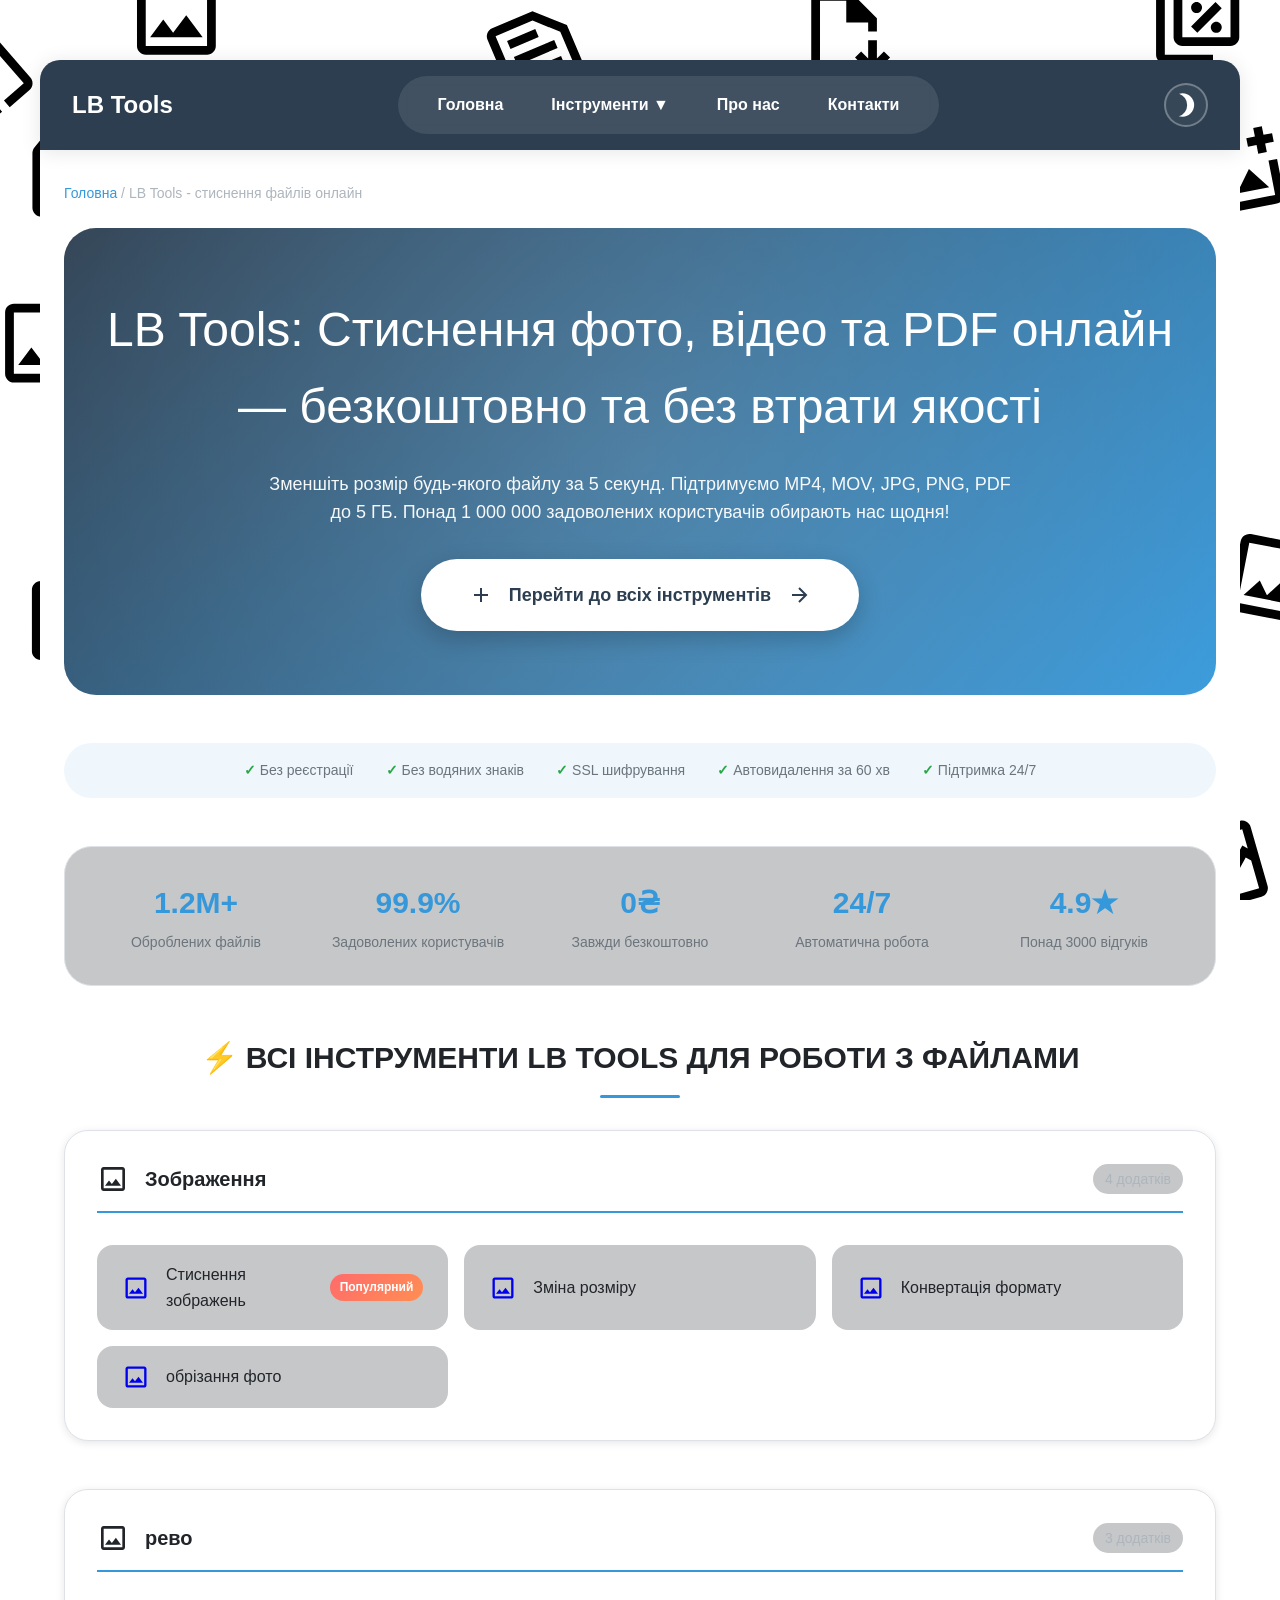
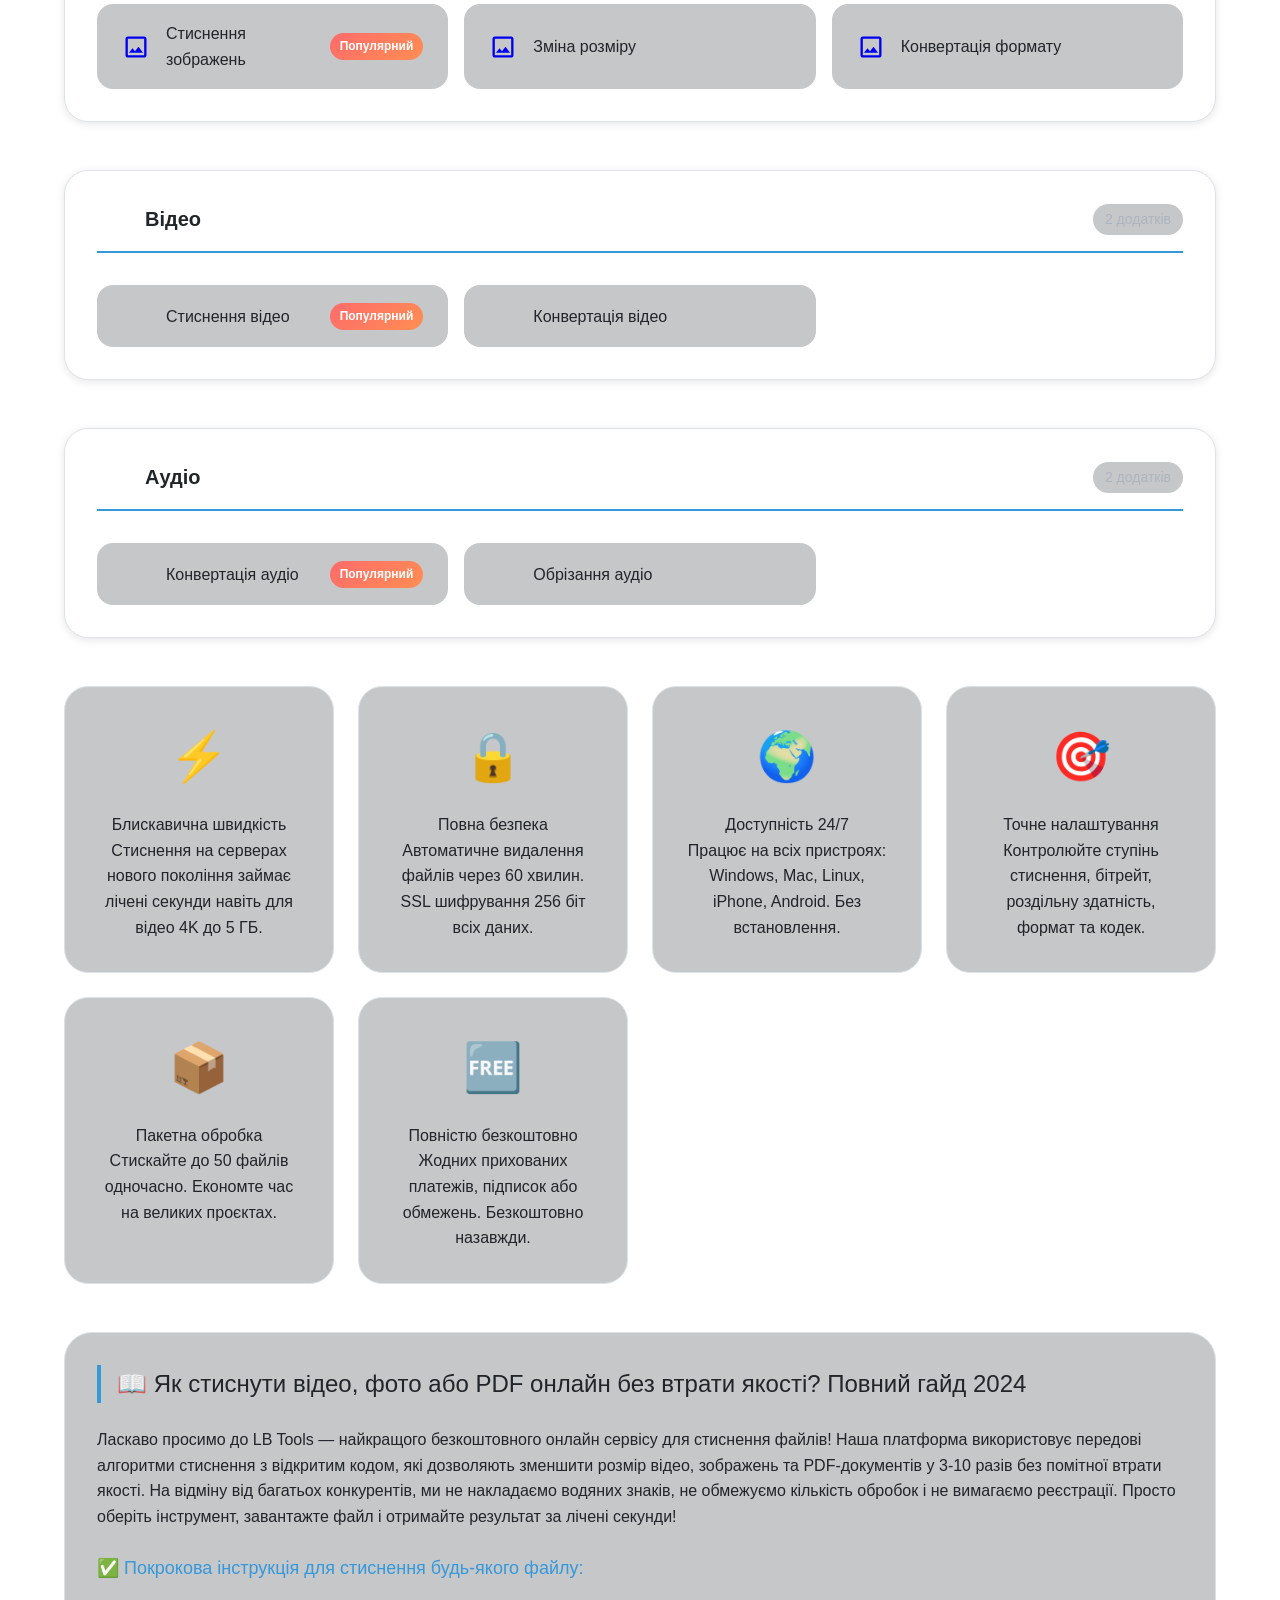
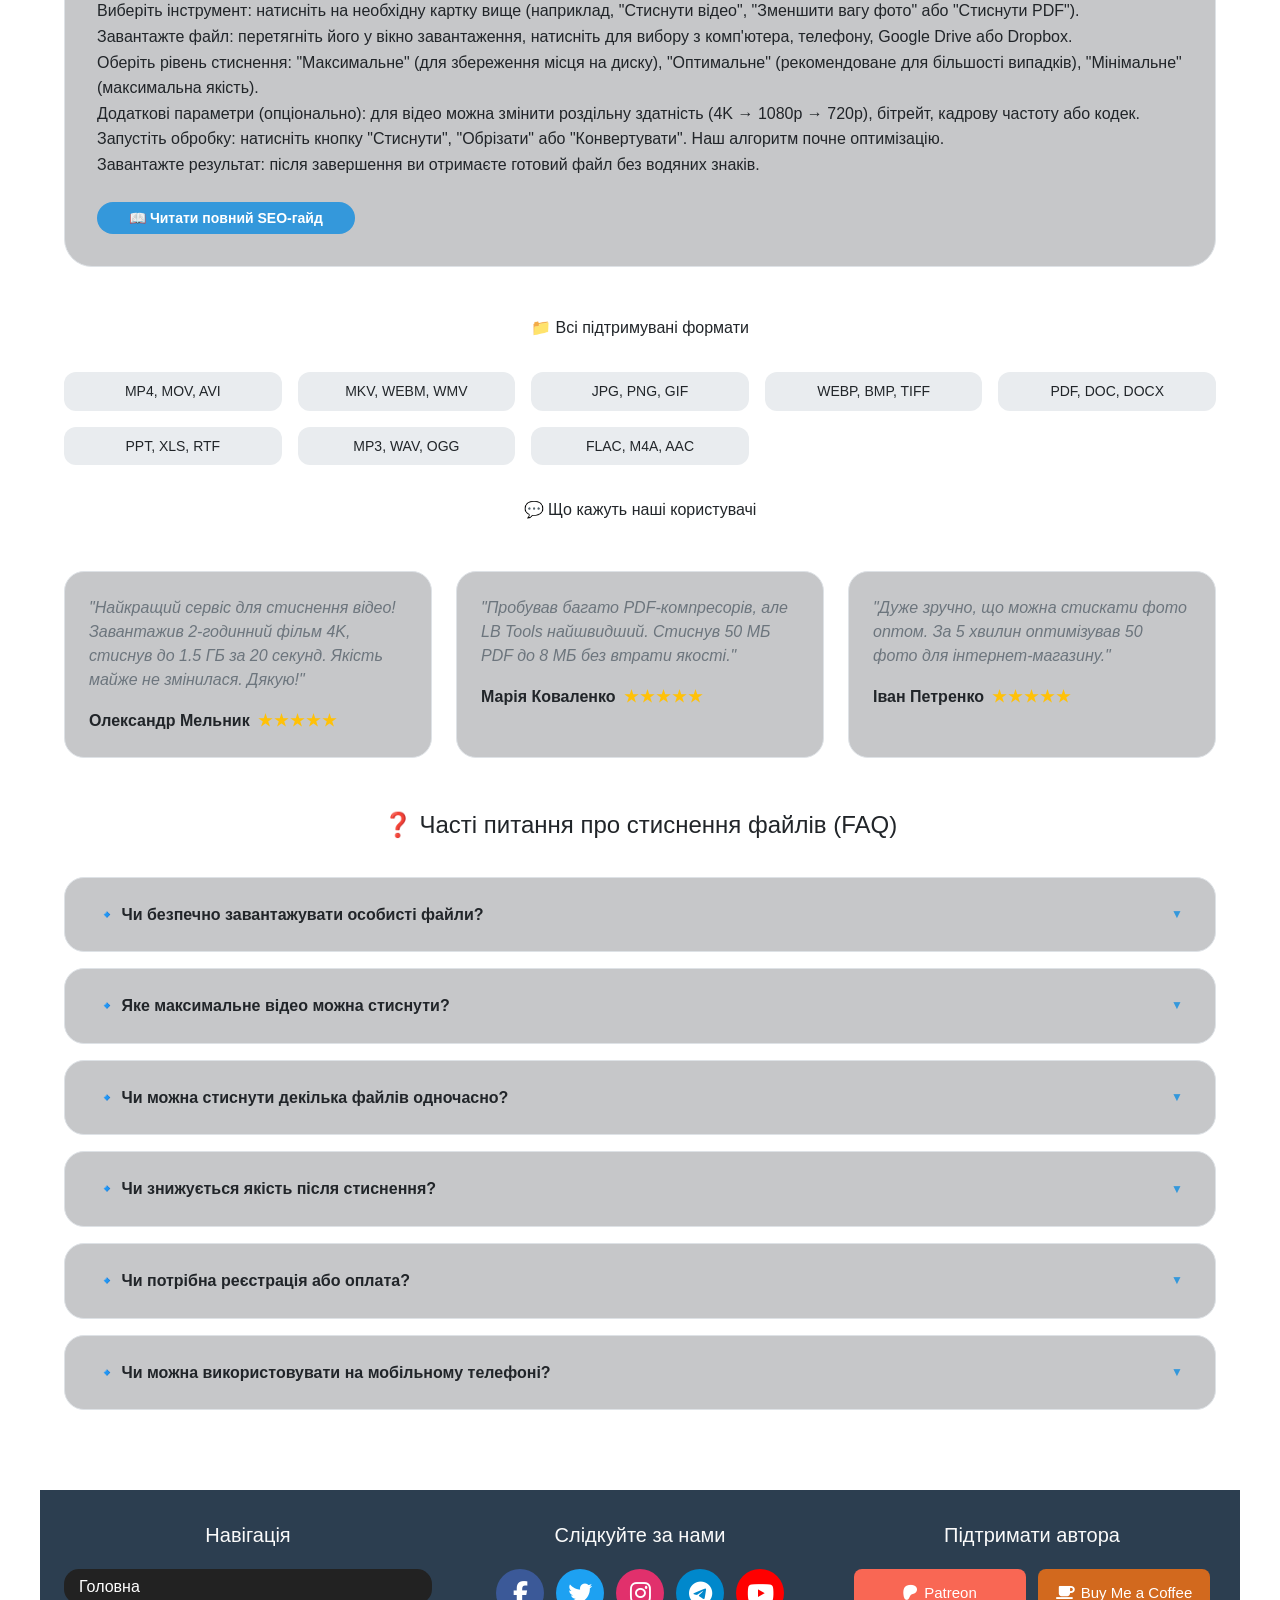
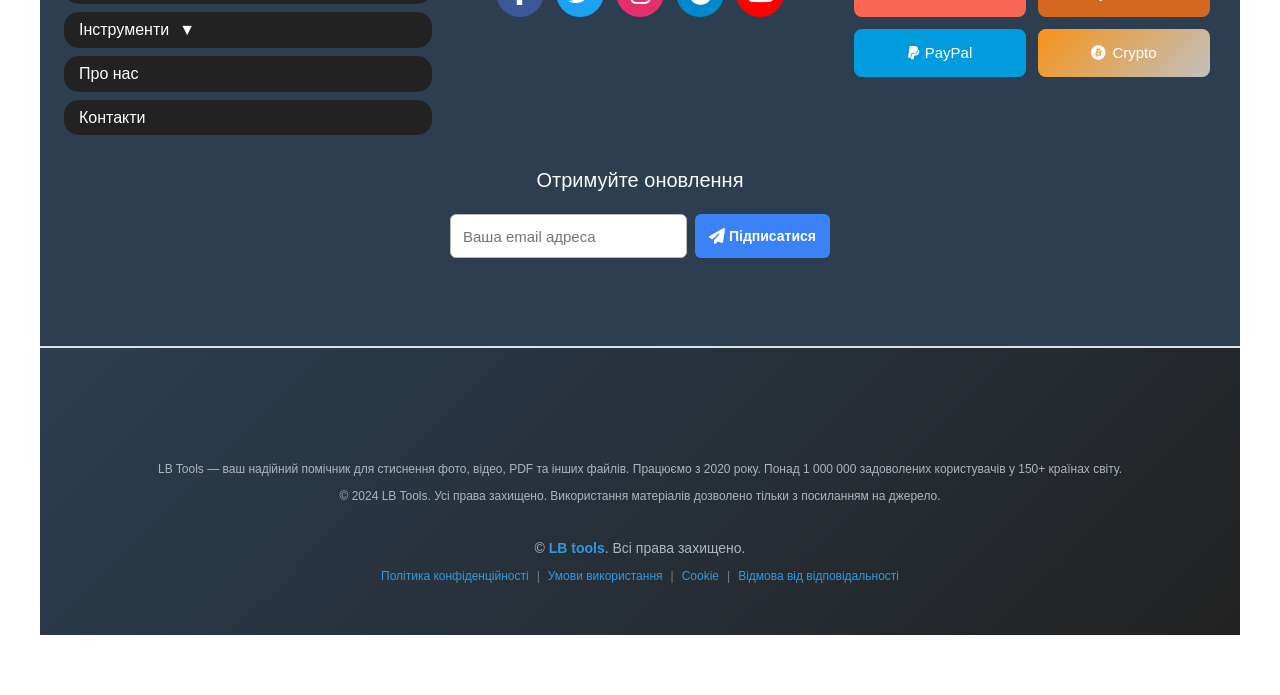
==== commit 4fb70b51: "1" ====
--- a/index.html
+++ b/index.html
@@ -41,7 +41,7 @@
     <link rel="stylesheet" href="assets/css/header.css">
     <link rel="stylesheet" href="assets/css/footer.css">
     <link rel="stylesheet" href="assets/css/index.css">
-    
+
     
     <!-- Schema.org мікророзмітка -->
     <script type="application/ld+json">
@@ -156,18 +156,19 @@
                 <a href="/">Головна</a> / <span>LB Tools - стиснення файлів онлайн</span>
             </div>
             
-            <!-- HERO блок -->
+            <!-- HERO блок з кнопкою замість зони завантаження -->
             <div class="hero-block">
                 <h1>LB Tools: Стиснення фото, відео та PDF онлайн — безкоштовно та без втрати якості</h1>
                 <p>Зменшіть розмір будь-якого файлу за 5 секунд. Підтримуємо MP4, MOV, JPG, PNG, PDF до 5 ГБ. Понад 1 000 000 задоволених користувачів обирають нас щодня!</p>
-                <div class="quick-upload-area">
-                    <svg width="50" height="50" viewBox="0 0 24 24" fill="none" stroke="white" stroke-width="1.5">
-                        <path d="M12 16v-6m0 0-2 2m2-2 2 2M4 16v2a2 2 0 0 0 2 2h12a2 2 0 0 0 2-2v-2"/>
-                        <path d="M7 10 5 8l2-2M17 10l2-2-2-2"/>
+                <button class="hero-btn" id="goToToolsBtn">
+                    <svg viewBox="0 0 24 24" fill="none" stroke="currentColor" stroke-width="2">
+                        <path d="M12 5v14m-7-7h14"/>
                     </svg>
-                    <p style="margin-top: var(--space-md);">📂 Перетягніть файл сюди або натисніть для вибору</p>
-                    <small style="opacity:0.8;">Підтримувані формати: MP4, MOV, AVI, MKV, JPG, PNG, WEBP, GIF, PDF, DOCX, MP3</small>
-                </div>
+                    Перейти до всіх інструментів
+                    <svg viewBox="0 0 24 24" fill="none" stroke="currentColor" stroke-width="2">
+                        <path d="M5 12h14m-7-7 7 7-7 7"/>
+                    </svg>
+                </button>
             </div>
             
             <!-- Стрічка довіри -->
@@ -188,8 +189,8 @@
                 <div class="stat-item"><h3>4.9★</h3><p>Понад 3000 відгуків</p></div>
             </div>
             
-            <!-- Всі додатки -->
-            <section>
+            <!-- Всі додатки (сюди буде скрол) -->
+            <section id="tools-section">
                 <h2 class="section-title-all-apps">⚡ Всі інструменти LB Tools для роботи з файлами</h2>
                 <div class="apps-container" data-links="all"></div>
             </section>
@@ -238,49 +239,41 @@
                     <li><strong>Виберіть інструмент:</strong> натисніть на необхідну картку вище (наприклад, "Стиснути відео", "Зменшити вагу фото" або "Стиснути PDF").</li>
                     <li><strong>Завантажте файл:</strong> перетягніть його у вікно завантаження, натисніть для вибору з комп'ютера, телефону, Google Drive або Dropbox.</li>
                     <li><strong>Оберіть рівень стиснення:</strong> "Максимальне" (для збереження місця на диску), "Оптимальне" (рекомендоване для більшості випадків), "Мінімальне" (максимальна якість).</li>
-                    <li><strong>Додаткові параметри (опціонально):</strong> для відео можна змінити роздільну здатність (4K → 1080p → 720p), бітрейт, кадрову частоту або кодек. Для зображень — вказати бажаний розмір у пікселях або відсотках.</li>
+                    <li><strong>Додаткові параметри (опціонально):</strong> для відео можна змінити роздільну здатність (4K → 1080p → 720p), бітрейт, кадрову частоту або кодек.</li>
                     <li><strong>Запустіть обробку:</strong> натисніть кнопку "Стиснути", "Обрізати" або "Конвертувати". Наш алгоритм почне оптимізацію.</li>
-                    <li><strong>Завантажте результат:</strong> після завершення ви отримаєте готовий файл без водяних знаків. Ми не зберігаємо ваші дані довше 60 хвилин.</li>
+                    <li><strong>Завантажте результат:</strong> після завершення ви отримаєте готовий файл без водяних знаків.</li>
                 </ol>
                 
                 <div class="expanded-content" id="seoExpandedContent">
                     <h3>📌 LSI-ключові слова для максимального SEO-просування</h3>
-                    <p>Якщо ви веб-майстер, блогер або SEO-спеціаліст, наші інструменти стануть вашою секретною зброєю. Оптимізація зображень для Core Web Vitals — це must-have у 2024 році. Google прямо заявляє, що швидкість завантаження сторінки впливає на ранжування. Зменшення ваги картинок з 5 МБ до 300 КБ пришвидшує завантаження на 80% і знижує показник відмов! Використовуйте наш компресор для підготовки фото для WooCommerce, Instagram, Facebook, Telegram, WhatsApp, блогів на WordPress, Shopify або будь-яких інших платформ.</p>
+                    <p>Якщо ви веб-майстер, блогер або SEO-спеціаліст, наші інструменти стануть вашою секретною зброєю. Оптимізація зображень для Core Web Vitals — це must-have у 2024 році. Google прямо заявляє, що швидкість завантаження сторінки впливає на ранжування. Зменшення ваги картинок з 5 МБ до 300 КБ пришвидшує завантаження на 80% і знижує показник відмов!</p>
                     
-                    <h3>🎥 Як стиснути відео для Telegram, WhatsApp або Instagram без втрати якості?</h3>
-                    <p>Багато месенджерів і соціальних мереж автоматично стискають відео, але це часто робиться грубо — падає роздільна здатність, з'являються артефакти. Натомість завантажте відео в LB Tools, оберіть профіль "Для месенджерів" — ми знизимо бітрейт до оптимальних 1.5 Mbps і перетворимо відео в сучасний кодек H.265 (HEVC), що зменшить розмір у 2 рази при тій самій якості. Після стиснення відео легко відправиться навіть при повільному інтернеті. Для Instagram Reels рекомендуємо стискати до 1080x1920 з бітрейтом 3 Mbps.</p>
+                    <h3>🎥 Як стиснути відео для Telegram, WhatsApp або Instagram?</h3>
+                    <p>Багато месенджерів автоматично стискають відео грубо — падає роздільна здатність, з'являються артефакти. Натомість завантажте відео в LB Tools, оберіть профіль "Для месенджерів" — ми знизимо бітрейт до оптимальних 1.5 Mbps і перетворимо відео в сучасний кодек H.265, що зменшить розмір у 2 рази.</p>
                     
-                    <h3>🖼️ Стиснення PNG із збереженням прозорості та альфа-каналу</h3>
-                    <p>На відміну від багатьох конкурентів, LB Tools правильно обробляє прозорість у PNG. Ми використовуємо інтелектуальний алгоритм pngquant, який зменшує кількість кольорів із 16 мільйонів до 256, але візуально це абсолютно непомітно для людського ока, а вага файлу падає на 60-80%. Для JPEG застосовуємо progressive encoding (прогресивний JPEG), щоб фото завантажувалося поступово на сайтах, створюючи враження більшої швидкості. Підтримуємо також WEBP — сучасний формат від Google, який забезпечує краще стиснення ніж JPEG при тій самій якості.</p>
+                    <h3>🖼️ Стиснення PNG із збереженням прозорості</h3>
+                    <p>LB Tools правильно обробляє прозорість у PNG. Ми використовуємо алгоритм pngquant, який зменшує кількість кольорів із 16 мільйонів до 256, але візуально це непомітно, а вага падає на 60-80%. Для JPEG застосовуємо progressive encoding.</p>
                     
                     <h3>📄 Розділення PDF, об'єднання та стиснення</h3>
-                    <p>Завантажте багатосторінковий PDF і використовуйте функцію "Розділити PDF", щоб отримати кожну сторінку окремим файлом. Ідеально для витягування окремих слайдів із презентації або сторінок із контракту. Або навпаки — об'єднайте декілька PDF-файлів в один документ за допомогою функції "Об'єднати PDF". Також доступне стиснення PDF із збереженням векторної графіки та тексту. Усі операції відбуваються локально в браузері за допомогою WebAssembly, що забезпечує максимальну конфіденційність — ваші документи ніколи не покидають ваш комп'ютер.</p>
+                    <p>Завантажте багатосторінковий PDF і використовуйте функцію "Розділити PDF", щоб отримати кожну сторінку окремим файлом. Або навпаки — об'єднайте декілька PDF-файлів в один документ.</p>
                     
-                    <h3>⚙️ Технічні характеристики та повний список підтримуваних форматів</h3>
+                    <h3>⚙️ Технічні характеристики та підтримувані формати</h3>
                     <ul>
-                        <li><strong>Відео:</strong> MP4, MOV, AVI, MKV, WEBM, WMV, FLV, 3GP, M4V (максимальний розмір до 5 ГБ).</li>
-                        <li><strong>Зображення:</strong> JPEG, JPG, PNG, GIF, WEBP, BMP, TIFF, HEIC, AVIF (до 100 МБ).</li>
-                        <li><strong>Документи:</strong> PDF, DOC, DOCX, PPT, PPTX, XLS, XLSX, ODT, RTF (до 500 сторінок).</li>
-                        <li><strong>Аудіо (нова функція):</strong> MP3, WAV, OGG, M4A, FLAC, AAC — стиснення без втрат або з мінімальними втратами.</li>
-                        <li><strong>Архіви:</strong> ZIP, RAR (розпакування та стиснення окремих файлів всередині).</li>
+                        <li><strong>Відео:</strong> MP4, MOV, AVI, MKV, WEBM, WMV, FLV, 3GP (до 5 ГБ).</li>
+                        <li><strong>Зображення:</strong> JPEG, PNG, GIF, WEBP, BMP, TIFF, HEIC (до 100 МБ).</li>
+                        <li><strong>Документи:</strong> PDF, DOC, DOCX, PPT, PPTX, XLS, XLSX (до 500 сторінок).</li>
+                        <li><strong>Аудіо:</strong> MP3, WAV, OGG, M4A, FLAC, AAC.</li>
                     </ul>
-                    
-                    <h3>💡 Поради професіоналів для максимального SEO-ефекту</h3>
-                    <p>Використовуйте наші інструменти для створення веб-версій PDF-каталогів, прес-релізів, портфоліо або технічної документації. Стиснуті файли покращують поведінкові фактори: користувачі не йдуть з вашого сайту через довге завантаження сторінок. Додавайте наші картки на свої сторінки з тегом <code>rel="nofollow"</code> або <code>rel="sponsored"</code> — це абсолютно безпечно для вашого ранжування. Також рекомендуємо використовувати наш інструмент для оптимізації зображень у Google PageSpeed Insights — це один із найважливіших факторів ранжування в 2024 році.</p>
                     
                     <h3>🌟 Чому LB Tools кращий за конкурентів?</h3>
                     <ul>
-                        <li><strong>Швидкість:</strong> наші сервери використовують NVMe SSD та оптимізовані кодекси, що дозволяє стискати 1 ГБ відео менш ніж за 10 секунд.</li>
-                        <li><strong>Якість:</strong> ми не використовуємо агресивне стиснення за замовчуванням. Ви завжди контролюєте баланс між розміром і якістю.</li>
-                        <li><strong>Конфіденційність:</strong> жодного зберігання файлів після обробки. Всі дані видаляються автоматично через 60 хвилин.</li>
-                        <li><strong>Доступність:</strong> 24/7 без вихідних. Середній час обробки — менше 5 секунд.</li>
-                        <li><strong>Безкоштовність:</strong> жодних обмежень, жодних підписок, жодних прихованих платежів. Назавжди.</li>
+                        <li><strong>Швидкість:</strong> стискаємо 1 ГБ відео менш ніж за 10 секунд.</li>
+                        <li><strong>Якість:</strong> ви контролюєте баланс між розміром і якістю.</li>
+                        <li><strong>Конфіденційність:</strong> файли видаляються через 60 хвилин.</li>
+                        <li><strong>Безкоштовність:</strong> жодних обмежень і підписок.</li>
                     </ul>
-                    
-                    <h3>📈 Статистика та досягнення</h3>
-                    <p>Станом на 2024 рік, LB Tools обробив понад 1 200 000 файлів для більш ніж 500 000 унікальних користувачів з усього світу. Наші користувачі зекономили понад 500 ТБ дискового простору завдяки нашому сервісу. Ми пишаємося тим, що 98% користувачів повертаються до нас знову, а середня оцінка на незалежних платформах становить 4.9 з 5 на основі понад 3000 відгуків.</p>
-                </div>
-                <button class="read-more-btn" id="readMoreBtn">📖 Читати повний SEO-гайд (важливо для Google)</button>
+                </div>
+                <button class="read-more-btn" id="readMoreBtn">📖 Читати повний SEO-гайд</button>
             </div>
             
             <!-- Сітка підтримуваних форматів -->
@@ -307,14 +300,14 @@
                     </div>
                 </div>
                 <div class="testimonial-card">
-                    <div class="testimonial-text">"Пробував багато PDF-компресорів, але LB Tools найшвидший. Стиснув 50 МБ PDF до 8 МБ без втрати якості тексту та графіки. Рекомендую!"</div>
+                    <div class="testimonial-text">"Пробував багато PDF-компресорів, але LB Tools найшвидший. Стиснув 50 МБ PDF до 8 МБ без втрати якості."</div>
                     <div class="testimonial-author">
                         <span>Марія Коваленко</span>
                         <span class="testimonial-stars">★★★★★</span>
                     </div>
                 </div>
                 <div class="testimonial-card">
-                    <div class="testimonial-text">"Дуже зручно, що можна стискати фото оптом. За 5 хвилин оптимізував 50 фото для свого інтернет-магазину. Сайт став набагато швидше завантажуватися!"</div>
+                    <div class="testimonial-text">"Дуже зручно, що можна стискати фото оптом. За 5 хвилин оптимізував 50 фото для інтернет-магазину."</div>
                     <div class="testimonial-author">
                         <span>Іван Петренко</span>
                         <span class="testimonial-stars">★★★★★</span>
@@ -322,40 +315,32 @@
                 </div>
             </div>
             
-            <!-- FAQ блок (розширений) -->
+            <!-- FAQ блок -->
             <div class="faq-list">
                 <h2>❓ Часті питання про стиснення файлів (FAQ)</h2>
                 <div class="faq-item">
-                    <div class="faq-question">🔹 Чи безпечно завантажувати особисті фото, відео або документи на ваш сайт?</div>
-                    <div class="faq-answer">Абсолютно безпечно! Ми використовуємо 256-бітне SSL шифрування (банківський рівень захисту). Всі файли автоматично видаляються з наших серверів через 60 хвилин після обробки. Ніхто з наших співробітників, включаючи адміністраторів, не має доступу до ваших даних. Ваша конфіденційність — наш пріоритет.</div>
-                </div>
-                <div class="faq-item">
-                    <div class="faq-question">🔹 Яке максимальне відео або файл можна стиснути безкоштовно?</div>
-                    <div class="faq-answer">Ми не обмежуємо тривалість відео або кількість сторінок у PDF, але максимальний розмір одного файлу не має перевищувати 5 ГБ. Для відео 4K це приблизно 30-40 хвилин, для Full HD — до 2-3 годин. Якщо вам потрібно стиснути більший файл, зв'яжіться з нашою підтримкою — ми знайдемо рішення.</div>
-                </div>
-                <div class="faq-item">
-                    <div class="faq-question">🔹 Чи можна стиснути декілька фото або відео одночасно (пакетно)?</div>
-                    <div class="faq-answer">Так! Оберіть інструмент "Batch compression" (пакетне стиснення). Ви можете завантажити до 50 файлів у ZIP-архіві або просто виділити їх усі одночасно у вікні вибору файлів. Ми обробимо їх паралельно та повернемо готовий ZIP-архів із усіма стиснутими файлами. Це економить масу часу!</div>
-                </div>
-                <div class="faq-item">
-                    <div class="faq-question">🔹 Чи знижується роздільна здатність або якість після стиснення?</div>
-                    <div class="faq-answer">За замовчуванням — ні. Ми зберігаємо оригінальну роздільну здатність (4K, 1080p, 720p) і застосовуємо інтелектуальні алгоритми, які видаляють лише надлишкову інформацію, непомітну для ока. Однак ви можете самостійно зменшити роздільну здатність у налаштуваннях, якщо хочете ще сильніше зменшити розмір файлу. Рівень стиснення також регулюється.</div>
-                </div>
-                <div class="faq-item">
-                    <div class="faq-question">🔹 Чи потрібно реєструватися, купувати підписку або платити?</div>
-                    <div class="faq-answer">Ні, LB Tools повністю безкоштовний без будь-яких обмежень! Не потрібна реєстрація, електронна пошта, смс, підписка або кредитна картка. Ми заробляємо на партнерських віджетах, але вони не заважають роботі, не містять вірусів і не збирають ваші дані. Безкоштовно назавжди.</div>
-                </div>
-                <div class="faq-item">
-                    <div class="faq-question">🔹 Як стиснути відео для Telegram, щоб воно пройшло обмеження?</div>
-                    <div class="faq-answer">Telegram має обмеження на розмір відео до 2 ГБ (для Premium — до 4 ГБ). Наш сервіс дозволяє стиснути відео будь-якого розміру до потрібного ліміту. Оберіть профіль "Для Telegram" або вручну встановіть бажаний максимальний розмір. Алгоритм автоматично підбере оптимальні параметри стиснення.</div>
-                </div>
-                <div class="faq-item">
-                    <div class="faq-question">🔹 Чи можна використовувати LB Tools на мобільному телефоні?</div>
-                    <div class="faq-answer">Так! Наш сайт повністю адаптований для мобільних пристроїв (iPhone, Android). Ви можете стискати файли прямо з телефону через браузер (Chrome, Safari, Firefox). Інтерфейс зручний на будь-якому розмірі екрану. Немає потреби встановлювати окремий додаток.</div>
-                </div>
-                <div class="faq-item">
-                    <div class="faq-question">🔹 Чи зберігаєте ви історію моїх файлів?</div>
-                    <div class="faq-answer">Ні, ми не зберігаємо жодної історії або логів про ваші файли. Після автоматичного видалення через 60 хвилин файли безповоротно зникають з наших серверів. Ми також не зберігаємо IP-адреси або інші дані, які могли б вас ідентифікувати.</div>
+                    <div class="faq-question">🔹 Чи безпечно завантажувати особисті файли?</div>
+                    <div class="faq-answer">Так! Ми використовуємо 256-бітне SSL шифрування. Всі файли автоматично видаляються через 60 хвилин. Ніхто з наших співробітників не має доступу до ваших даних.</div>
+                </div>
+                <div class="faq-item">
+                    <div class="faq-question">🔹 Яке максимальне відео можна стиснути?</div>
+                    <div class="faq-answer">Максимальний розмір файлу не має перевищувати 5 ГБ. Для відео 4K це приблизно 30-40 хвилин, для Full HD — до 2-3 годин.</div>
+                </div>
+                <div class="faq-item">
+                    <div class="faq-question">🔹 Чи можна стиснути декілька файлів одночасно?</div>
+                    <div class="faq-answer">Так! Оберіть інструмент "Batch compression". Можна завантажити до 50 файлів у ZIP-архіві або виділити їх усі одночасно.</div>
+                </div>
+                <div class="faq-item">
+                    <div class="faq-question">🔹 Чи знижується якість після стиснення?</div>
+                    <div class="faq-answer">За замовчуванням — ні. Ви самі контролюєте рівень стиснення. Ми зберігаємо оригінальну роздільну здатність.</div>
+                </div>
+                <div class="faq-item">
+                    <div class="faq-question">🔹 Чи потрібна реєстрація або оплата?</div>
+                    <div class="faq-answer">Ні, LB Tools повністю безкоштовний! Не потрібна реєстрація, смс, підписка або кредитна картка.</div>
+                </div>
+                <div class="faq-item">
+                    <div class="faq-question">🔹 Чи можна використовувати на мобільному телефоні?</div>
+                    <div class="faq-answer">Так! Сайт повністю адаптований для iPhone та Android. Працює через будь-який браузер.</div>
                 </div>
             </div>
         </div>
@@ -368,13 +353,26 @@
 
     <script src="assets/js/main.js"></script>
     <script>
+        // Кнопка переходу до інструментів
+        const goToToolsBtn = document.getElementById('goToToolsBtn');
+        const toolsSection = document.getElementById('tools-section');
+        
+        if(goToToolsBtn && toolsSection) {
+            goToToolsBtn.addEventListener('click', () => {
+                toolsSection.scrollIntoView({ 
+                    behavior: 'smooth',
+                    block: 'start'
+                });
+            });
+        }
+        
         // Розгортання SEO тексту
         const readMoreBtn = document.getElementById('readMoreBtn');
         const expandedContent = document.getElementById('seoExpandedContent');
         if(readMoreBtn && expandedContent) {
             readMoreBtn.addEventListener('click', function() {
                 expandedContent.classList.toggle('show');
-                readMoreBtn.textContent = expandedContent.classList.contains('show') ? '📖 Згорнути повний гайд' : '📖 Читати повний SEO-гайд (важливо для Google)';
+                readMoreBtn.textContent = expandedContent.classList.contains('show') ? '📖 Згорнути гайд' : '📖 Читати повний SEO-гайд';
             });
         }
         
@@ -402,27 +400,7 @@
             });
         }
         
-        // Демо-обробка перетягування
-        const dropArea = document.querySelector('.quick-upload-area');
-        if(dropArea) {
-            dropArea.addEventListener('dragover', (e) => {
-                e.preventDefault();
-                dropArea.style.transform = 'scale(1.02)';
-            });
-            dropArea.addEventListener('dragleave', () => {
-                dropArea.style.transform = 'scale(1)';
-            });
-            dropArea.addEventListener('drop', (e) => {
-                e.preventDefault();
-                dropArea.style.transform = 'scale(1)';
-                alert('🔧 Оберіть потрібний інструмент зі списку вище для роботи з файлами.');
-            });
-            dropArea.addEventListener('click', () => {
-                alert('🔧 Оберіть інструмент (наприклад, "Стиснути відео") з категорій вище.');
-            });
-        }
-        
-        // Додаємо затримки анімацій
+        // Анімації
         document.querySelectorAll('.format-badge, .testimonial-card').forEach((el, idx) => {
             el.style.animationDelay = `${idx * 0.05}s`;
         });
--- a/assets/css/main.css
+++ b/assets/css/main.css
@@ -585,22 +585,38 @@
             z-index: 1;
         }
         
-        .quick-upload-area {
-            background: rgba(255,255,255,0.12);
-            backdrop-filter: blur(12px);
-            border: 2px dashed rgba(255,255,255,0.4);
-            border-radius: 28px;
-            padding: var(--space-xl);
+        /* Велика кнопка замість зони завантаження */
+        .hero-btn {
+            display: inline-flex;
+            align-items: center;
+            justify-content: center;
+            gap: var(--space-md);
+            background: white;
+            color: var(--accent-primary);
+            padding: var(--space-lg) var(--space-2xl);
+            border-radius: 60px;
+            font-size: var(--text-lg);
+            font-weight: 700;
+            text-decoration: none;
             transition: var(--transition-default);
-            cursor: pointer;
             position: relative;
             z-index: 1;
-        }
-        
-        .quick-upload-area:hover {
-            background: rgba(255,255,255,0.22);
-            border-color: white;
-            transform: scale(1.02);
+            box-shadow: 0 8px 24px rgba(0,0,0,0.2);
+            border: none;
+            cursor: pointer;
+        }
+        
+        .hero-btn:hover {
+            transform: translateY(-3px);
+            box-shadow: 0 12px 32px rgba(0,0,0,0.25);
+            background: #f8f9fa;
+        }
+        
+        .hero-btn svg {
+            width: 24px;
+            height: 24px;
+            stroke: var(--accent-primary);
+            stroke-width: 2;
         }
         
         /* Стрічка довіри */
@@ -964,15 +980,28 @@
             border-radius: 3px;
         }
         
+        /* Анімація для кнопки */
+        .hero-btn {
+            animation: pulse 2s infinite;
+        }
+        
+        @keyframes pulse {
+            0% { box-shadow: 0 8px 24px rgba(0,0,0,0.2); }
+            50% { box-shadow: 0 8px 32px rgba(0,0,0,0.3), 0 0 0 8px rgba(255,255,255,0.2); }
+            100% { box-shadow: 0 8px 24px rgba(0,0,0,0.2); }
+        }
+        
         @media (max-width: 768px) {
             .hero-block { padding: var(--space-xl) var(--space-lg); }
             .hero-block h1 { font-size: var(--text-3xl); }
+            .hero-btn { padding: var(--space-md) var(--space-xl); font-size: var(--text-base); }
             .trust-bar { border-radius: 30px; gap: var(--space-md); }
             .formats-grid { grid-template-columns: repeat(2, 1fr); }
         }
         
         @media (max-width: 480px) {
             .hero-block h1 { font-size: var(--text-2xl); }
+            .hero-btn { padding: var(--space-sm) var(--space-lg); font-size: var(--text-sm); }
             .trust-bar { flex-direction: column; align-items: center; border-radius: 20px; }
             .formats-grid { grid-template-columns: 1fr; }
             .scroll-to-top { bottom: 20px; right: 20px; width: 40px; height: 40px; font-size: 18px; }
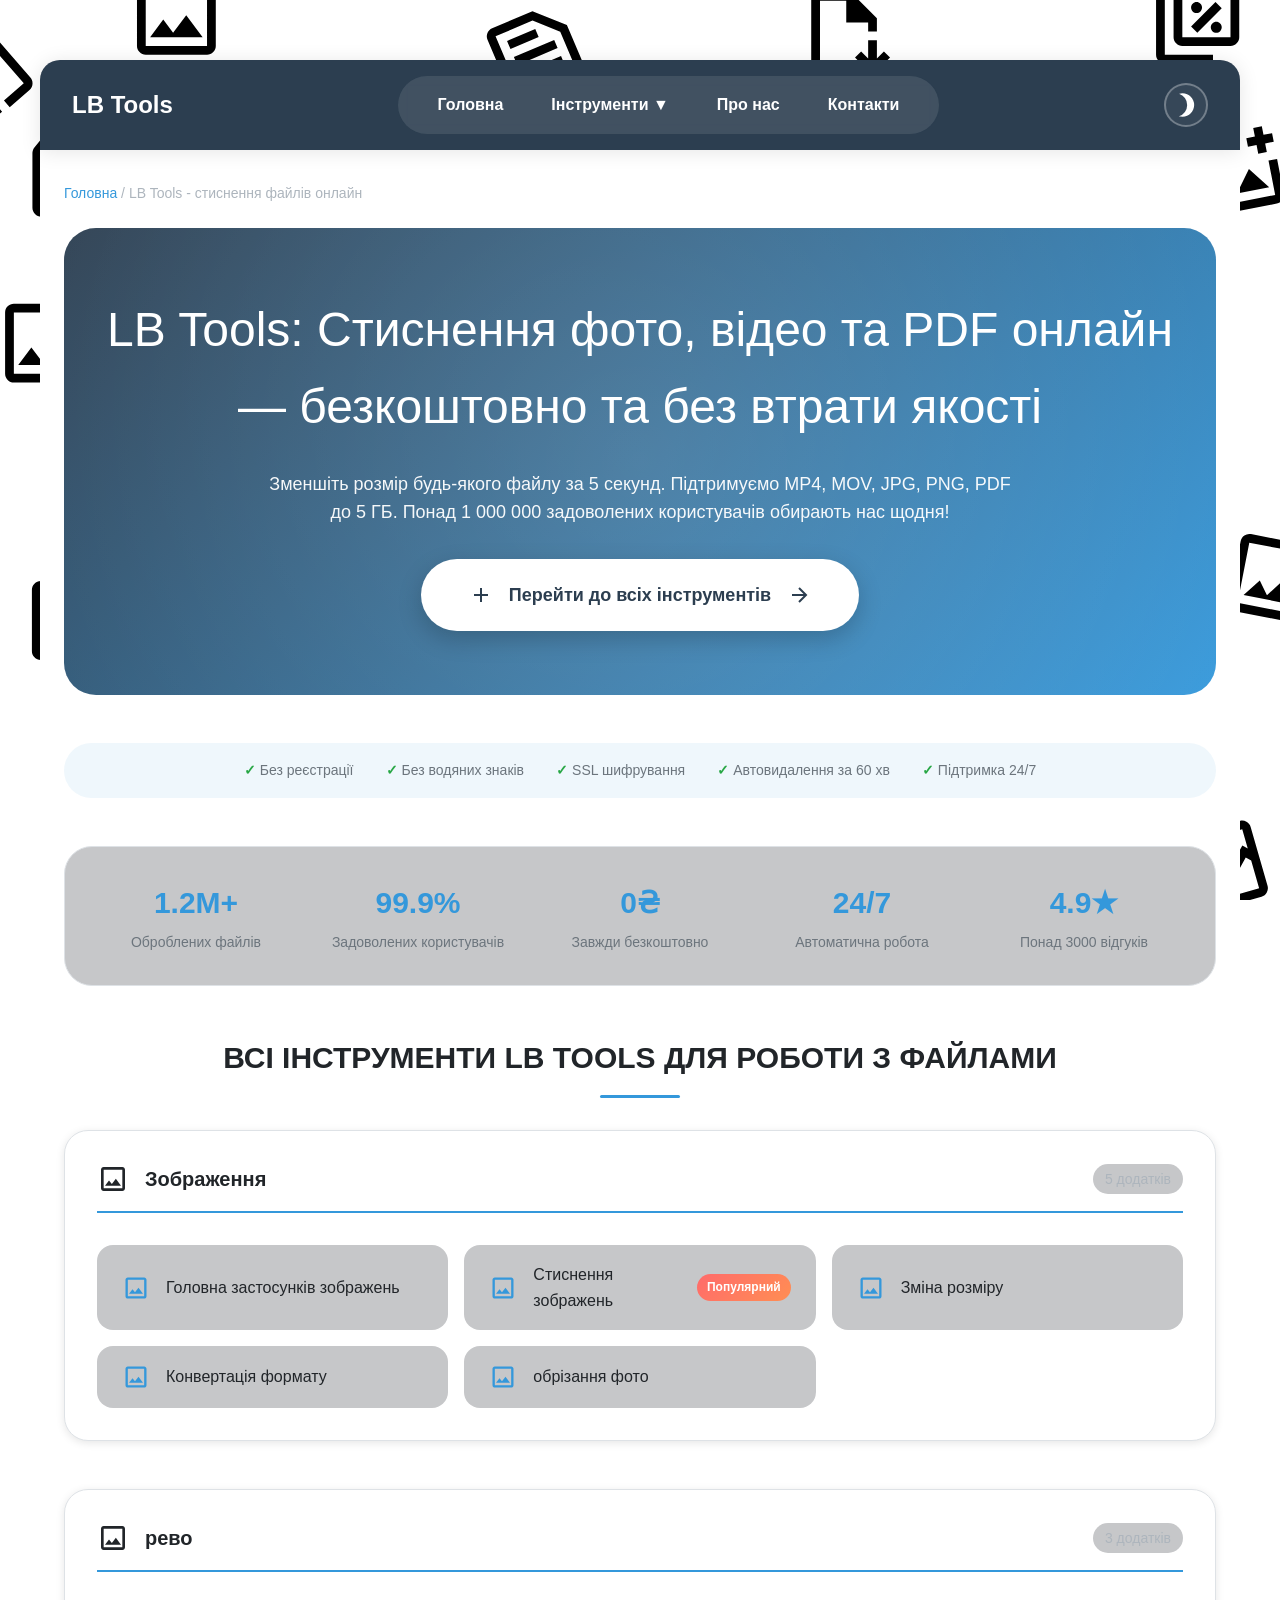
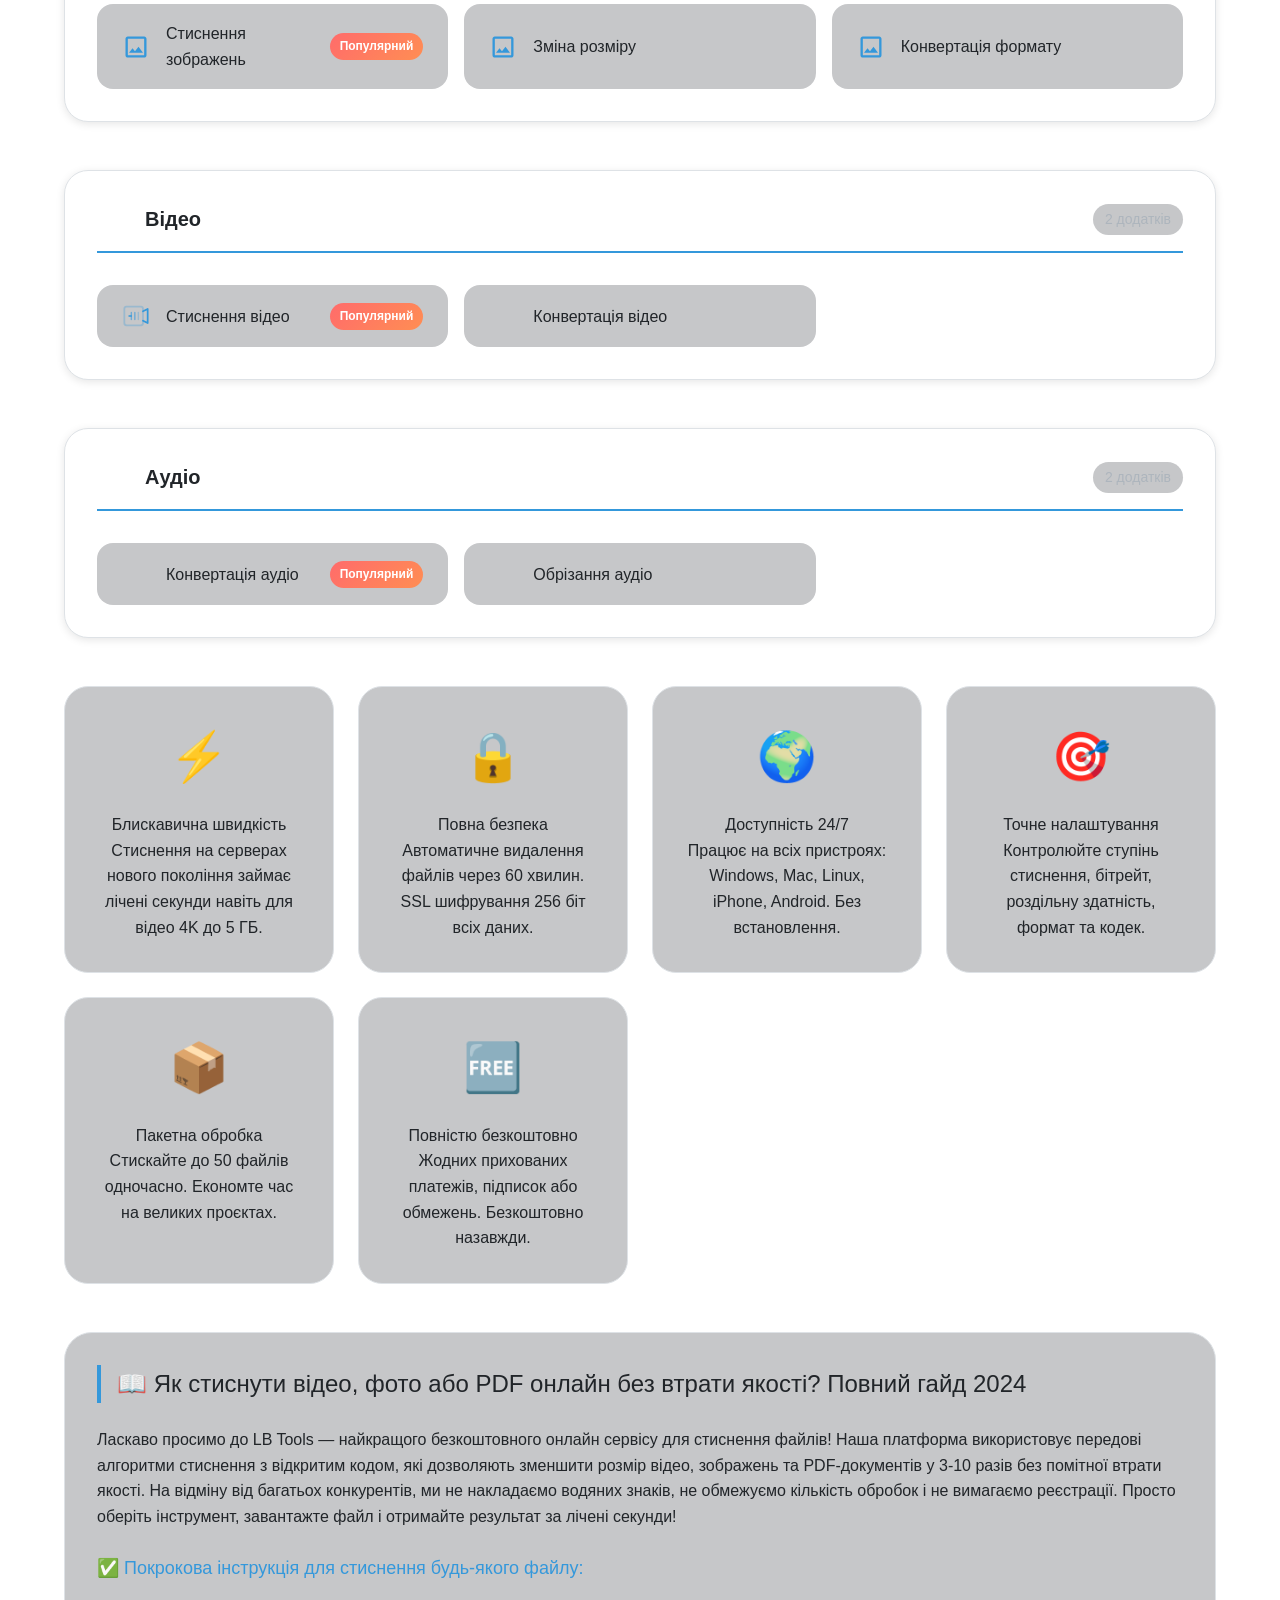
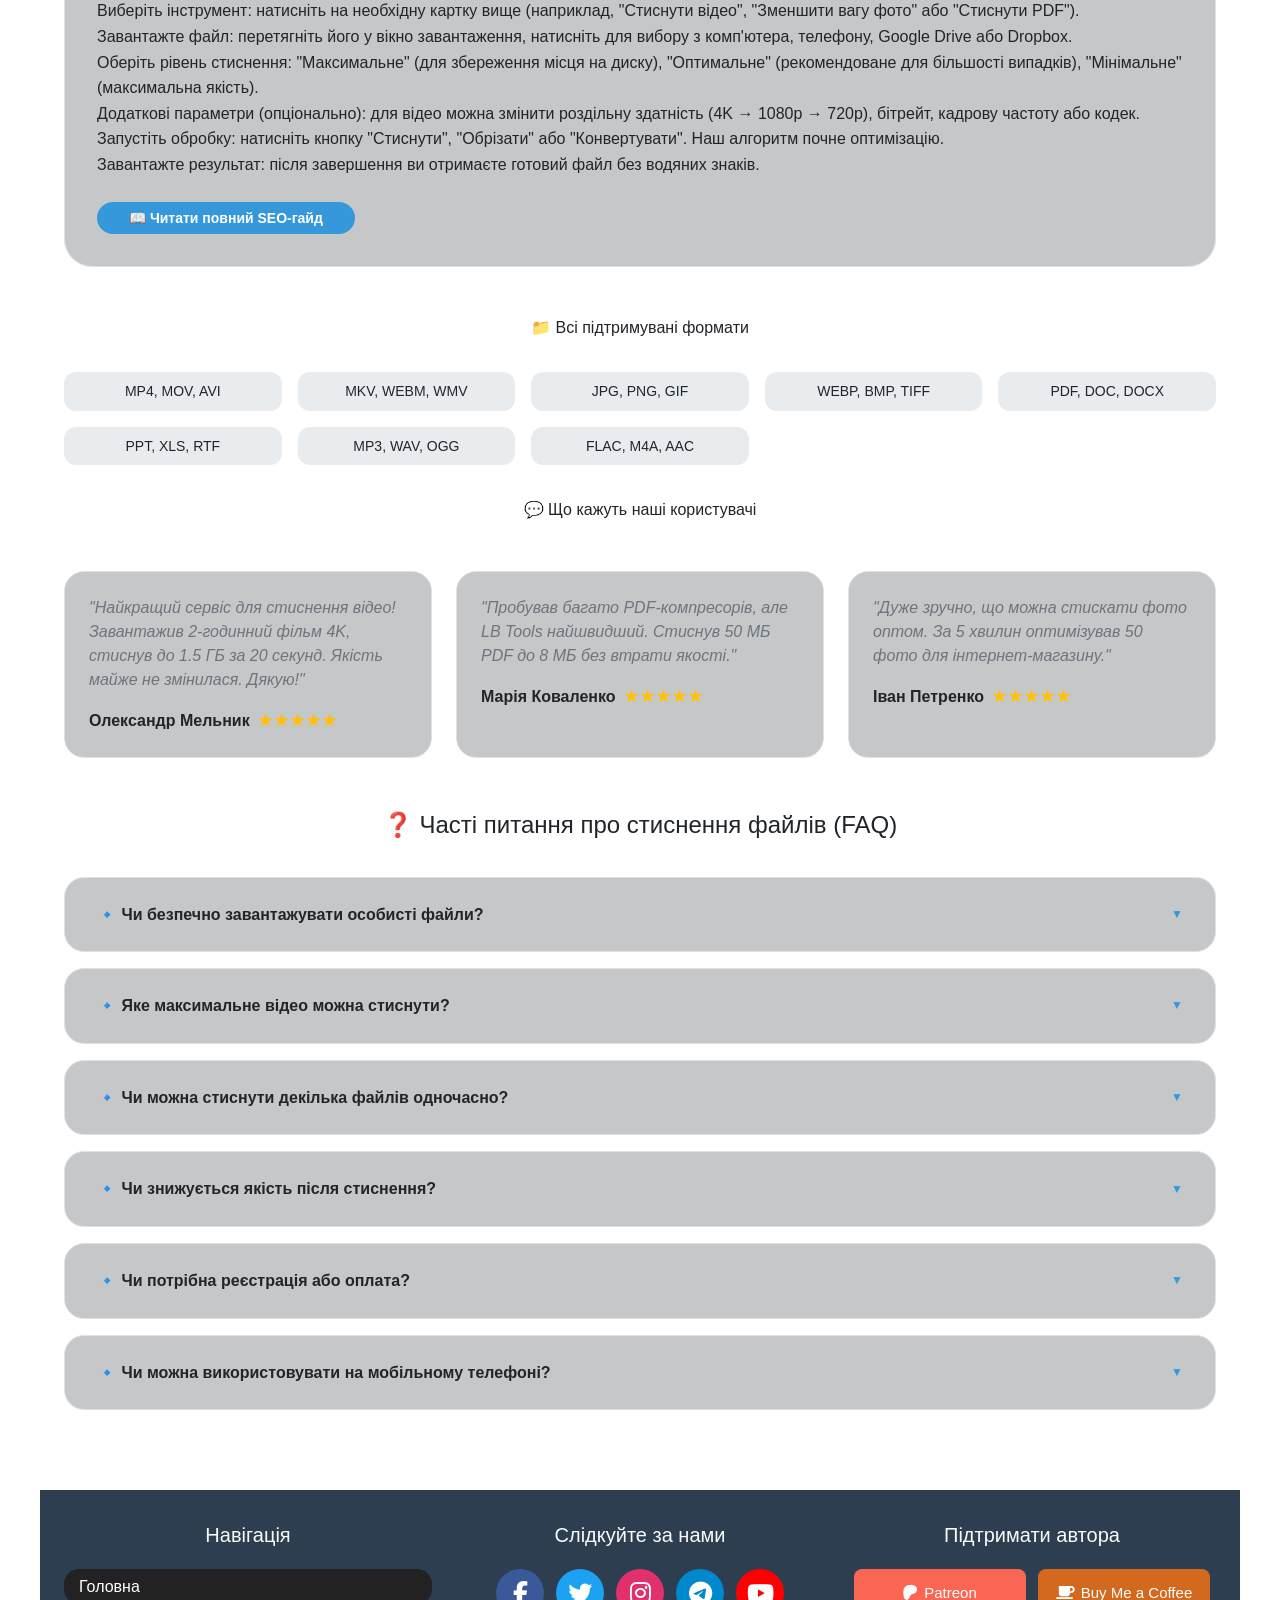
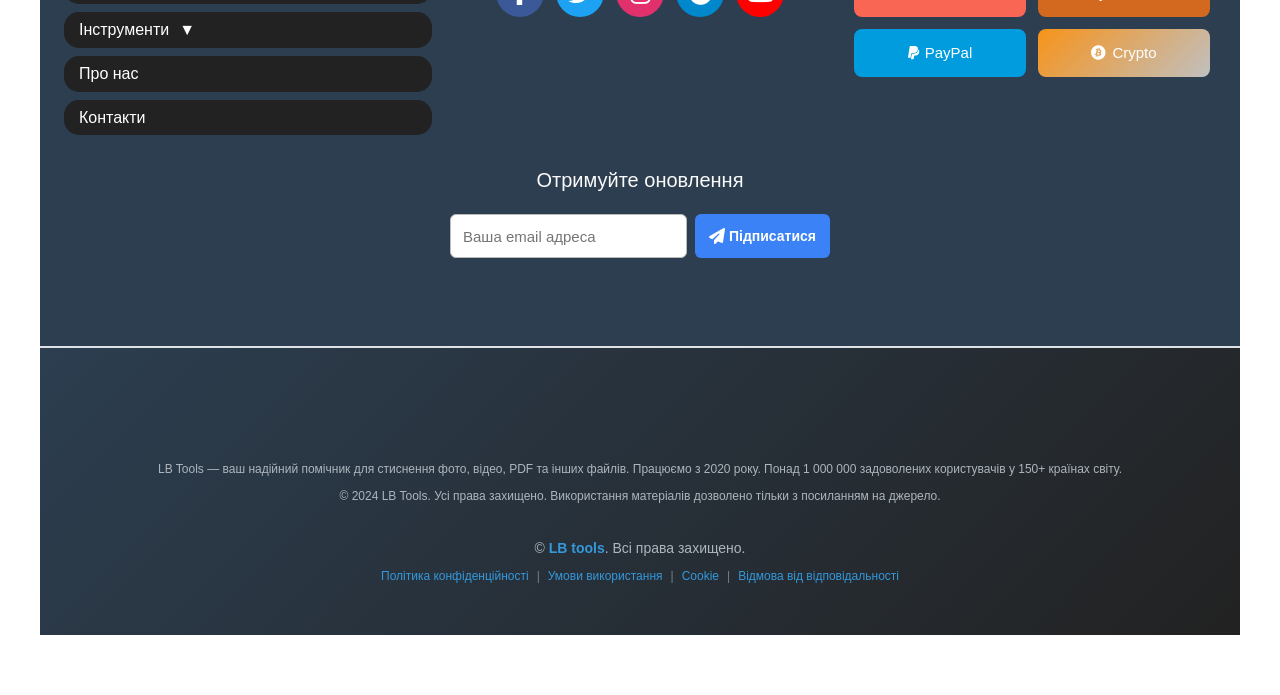
==== commit 26aa6e8f: "1" ====
--- a/index.html
+++ b/index.html
@@ -2,6 +2,7 @@
 <html lang="uk">
 <head>
     <meta charset="UTF-8">
+    <meta http-equiv="Content-Security-Policy" content="upgrade-insecure-requests">
     <meta name="viewport" content="width=device-width, initial-scale=1.0, user-scalable=yes">
     <meta name="description" content="LB Tools — найкращий безкоштовний онлайн сервіс для стиснення фото, відео, PDF, обрізки, зміни формату та розділення файлів. Працює без реєстрації, водяних знаків та обмежень. Зменшіть розмір будь-якого файлу за 5 секунд!">
     <meta name="keywords" content="стиснути відео, зменшити вагу фото, стиснути PDF онлайн, обрізати відео, змінити формат зображення, розділити PDF, онлайн інструменти, стиснення без втрати якості, compress video, optimize image, reduce file size">
@@ -9,14 +10,15 @@
     <meta name="robots" content="index, follow, max-snippet:-1, max-image-preview:large, max-video-preview:-1">
     <meta name="googlebot" content="index, follow">
     <meta name="yandex" content="index, follow">
-    <link rel="canonical" href="https://lbtools.com/">
+    <link rel="canonical" href="https://lbtools.site/">
+    
     
     <!-- Open Graph для соціальних мереж -->
     <meta property="og:title" content="LB Tools — Стиснення фото, відео та PDF онлайн">
     <meta property="og:description" content="Зменшуйте розміри файлів без втрати якості. Безкоштовно, швидко та безпечно. Понад 1 млн задоволених користувачів.">
     <meta property="og:type" content="website">
-    <meta property="og:url" content="https://lbtools.com/">
-    <meta property="og:image" content="https://lbtools.com/assets/img/og-image.jpg">
+    <meta property="og:url" content="https://lbtools.site/">
+    <meta property="og:image" content="https://lbtools.site/assets/img/og-image.jpg">
     <meta property="og:image:width" content="1200">
     <meta property="og:image:height" content="630">
     <meta property="og:locale" content="uk_UA">
@@ -26,7 +28,7 @@
     <meta name="twitter:card" content="summary_large_image">
     <meta name="twitter:title" content="LB Tools — Стиснення фото, відео та PDF онлайн">
     <meta name="twitter:description" content="Безкоштовний онлайн сервіс для роботи з файлами. Стискай, обрізай, змінюй формат!">
-    <meta name="twitter:image" content="https://lbtools.com/assets/img/twitter-image.jpg">
+    <meta name="twitter:image" content="https://lbtools.site/assets/img/twitter-image.jpg">
     
     <title>LB Tools | №1 Безкоштовне стиснення фото, відео та PDF онлайн | Зменш розмір файлу за 5 секунд</title>
     
@@ -49,7 +51,7 @@
       "@context": "https://schema.org",
       "@type": "WebApplication",
       "name": "LB Tools",
-      "url": "https://lbtools.com/",
+      "url": "https://lbtools.site/",
       "description": "Безкоштовний онлайн сервіс для стиснення фото, відео, PDF, обрізки та зміни формату файлів",
       "applicationCategory": "MultimediaTool",
       "operatingSystem": "All",
@@ -105,7 +107,7 @@
           "@type": "ListItem",
           "position": 1,
           "name": "Головна",
-          "item": "https://lbtools.com/"
+          "item": "https://lbtools.site/"
         }
       ]
     }
@@ -142,6 +144,17 @@
         }
       ]
     }
+    </script>
+
+
+    <!-- Google tag (gtag.js) -->
+    <script async src="https://www.googletagmanager.com/gtag/js?id=G-6LVE8QSVSM"></script>
+    <script>
+    window.dataLayer = window.dataLayer || [];
+    function gtag(){dataLayer.push(arguments);}
+    gtag('js', new Date());
+
+    gtag('config', 'G-6LVE8QSVSM');
     </script>
 </head>
 <body class="fade-in">
@@ -191,7 +204,7 @@
             
             <!-- Всі додатки (сюди буде скрол) -->
             <section id="tools-section">
-                <h2 class="section-title-all-apps">⚡ Всі інструменти LB Tools для роботи з файлами</h2>
+                <h2 class="section-title-all-apps">Всі інструменти LB Tools для роботи з файлами</h2>
                 <div class="apps-container" data-links="all"></div>
             </section>
             
@@ -405,5 +418,18 @@
             el.style.animationDelay = `${idx * 0.05}s`;
         });
     </script>
+
+    <script>
+    // Перевірка чи підвантажились стилі (для дебагу на хостингу)
+    document.addEventListener('DOMContentLoaded', function() {
+        console.log('LB Tools - сайт завантажено успішно');
+        
+        // Перевірка чи є контейнер для додатків
+        const appsContainer = document.querySelector('.apps-container');
+        if(appsContainer && appsContainer.children.length === 0) {
+            console.warn('Немає додатків в контейнері. Перевірте main.js');
+        }
+    });
+</script>
 </body>
 </html>
--- a/assets/css/main.css
+++ b/assets/css/main.css
@@ -2,1007 +2,469 @@
    0️⃣  CSS ЗМІННІ ДЛЯ ТЕМ
    ========================================================= */
 :root {
-    /* ── ШРИФТ ------------------------------------------------ */
-    --font-family: -apple-system, BlinkMacSystemFont,
-                    'Segoe UI', Roboto, 'Helvetica Neue',
-                    Arial, sans-serif;
-
-    /* ── КОЛІРИ СВІТЛОЇ ТЕМИ ------------------------------- */
-    --bg-primary:      #ffffff;
-    --bg-secondary:    #c6c7c9;
-    --bg-tertiary:     #e9ecef;
-
-    --text-primary:    #212529;
-    --text-secondary:  #6c757d;
-    --text-muted:       #adb5bd;
-
-    --accent-primary:   #2c3e50;
-    --accent-secondary: #3498db;
-    --accent-success:   #28a745;
-    --accent-danger:    #dc3545;
-    --accent-warning:   #ffc107;
-
-    --border-color:    #dee2e6;
-    --shadow-color:    rgba(0,0,0,.1);
-
-    --header-bg:       #2c3e50;
-    --header-text:     #ffffff;
-
-    /* ── ФУТЕР ------------------------------------------------- */
-    --footer-bg:       #2c3e50;   /* фон самого футера                */
-    --footer-dg-dtn:   #222;      /* "темна ділянка" – блоки, випадаки */
-    --footer-text:    #ffffff;
-    --footer-link-hover:#ffcc00;  /* колір посилання у hover           */
-    --light-text:      #fafafa;   /* колір для заголовків секцій      */
-
-    /* ── ФОН СТОРІНКИ ---------------------------------------- */
-    --page-bg-image:   url('/assets/img/background/background-white-tems.svg');
-
-    /* ── ПОСИЛАННЯ ------------------------------------------- */
-    --link-color:      #3498db;
-    --link-hover:      #2980b9;
-
-    /* ── ТИПОГРАФІЯ ---------------------------------------- */
-    --text-xs:   .75rem;   /* 12px */
-    --text-sm:   .875rem;  /* 14px */
-    --text-base: 1rem;     /* 16px */
-    --text-lg:   1.125rem;/* 18px */
-    --text-xl:   1.25rem; /* 20px */
-    --text-2xl:  1.5rem;  /* 24px */
-    --text-3xl:  1.875rem;/* 30px */
-    --text-4xl:  2.25rem; /* 36px */
-    --text-5xl:  3rem;    /* 48px */
-    --text-6xl:  3.75rem; /* 60px */
-
-    /* ── ВІДСТУПИ ------------------------------------------ */
-    --space-xs: .25rem;   /* 4px  */
-    --space-sm: .5rem;    /* 8px  */
-    --space-md: 1rem;     /* 16px */
-    --space-lg: 1.5rem;   /* 24px */
-    --space-xl: 2rem;     /* 32px */
-    --space-2xl:3rem;     /* 48px */
-    --space-3xl:4rem;     /* 64px */
-
-    /* RGB‑змінні – коли потрібен rgba() з opacity */
-    --header-bg-rgb: 44, 62, 80;
-    --accent-secondary-rgb: 52, 152, 219;
-}
-
-/* ── ТЕМНА ТЕМА ───────────────────────────────────────────────────── */
+  /* ── ШРИФТ ------------------------------------------------ */
+  --font-family: -apple-system, BlinkMacSystemFont,
+    'Segoe UI', Roboto, 'Helvetica Neue', Arial, sans-serif;
+
+  /* ── КОЛІРИ СВІТЛОЇ ТЕМИ ------------------------------- */
+  --bg-primary:      #ffffff;
+  --bg-secondary:    #c6c7c9;
+  --bg-tertiary:     #e9ecef;
+  --text-primary:    #212529;
+  --text-secondary: #6c757d;
+  --text-muted:      #adb5bd;
+  --accent-primary:  #2c3e50;
+  --accent-secondary:#3498db;
+  --accent-success:  #28a745;
+  --accent-danger:   #dc3545;
+  --accent-warning:  #ffc107;
+  --border-color:    #dee2e6;
+  --shadow-color:    rgba(0,0,0,.1);
+  --header-bg:       #2c3e50;
+  --header-text:     #ffffff;
+
+  /* ── ФУТЕР ------------------------------------------------- */
+  --footer-bg:       #2c3e50;
+  --footer-dg-dtn:   #222;
+  --footer-text:     #ffffff;
+  --footer-link-hover:#ffcc00;
+  --light-text:      #fafafa;
+
+  /* ── ФОН СТОРІНКИ ---------------------------------------- */
+  --page-bg-image:   url('/assets/img/background/background-white-tems.svg');
+
+  /* ── ПОСИЛАННЯ -------------------------------------------- */
+  --link-color:      #3498db;
+  --link-hover:      #2980b9;
+
+  /* ── ТИПОГРАФІЯ ------------------------------------------- */
+  --text-xs:   .75rem;
+  --text-sm:   .875rem;
+  --text-base: 1rem;
+  --text-lg:   1.125rem;
+  --text-xl:   1.25rem;
+  --text-2xl:  1.5rem;
+  --text-3xl:  1.875rem;
+  --text-4xl:  2.25rem;
+  --text-5xl:  3rem;
+  --text-6xl:  3.75rem;
+
+  /* ── ВІДСТУПИ ---------------------------------------------- */
+  --space-xs: .25rem;
+  --space-sm: .5rem;
+  --space-md: 1rem;
+  --space-lg: 1.5rem;
+  --space-xl: 2rem;
+  --space-2xl:3rem;
+  --space-3xl:4rem;
+
+  /* ── RGB‑змінні ------------------------------------------ */
+  --header-bg-rgb: 44, 62, 80;
+  --accent-secondary-rgb: 52, 152, 219;
+}
+
+/* Темна тема ------------------------------------------------ */
 [data-theme="dark"] {
-    /* Основні кольори */
+  --bg-primary:   #1a1d21;
+  --bg-secondary: #2d3136;
+  --bg-tertiary: #3d4248;
+  --text-primary: #e9ecef;
+  --text-secondary:#adb5bd;
+  --text-muted:#6c757d;
+  --accent-primary:#3498db;
+  --accent-secondary:#5dade2;
+  --accent-success:#58d68d;
+  --accent-danger:#f1948a;
+  --accent-warning:#f7dc6f;
+  --border-color:#495057;
+  --shadow-color:rgba(0,0,0,.3);
+  --header-bg:#1a252f;
+  --header-text:#ffffff;
+
+  --footer-bg:       #1a1a1a;
+  --footer-dg-dtn:   #111111;
+  --footer-text:    #e0e0e0;
+  --footer-link-hover:#ffb400;
+  --light-text:      #fafafa;
+
+  --page-bg-image: url('/assets/img/background/background-black-tems.svg');
+
+  --link-color:#5dade2;
+  --link-hover:#85c1e9;
+}
+
+/* Системна тема (авто‑перемикач) --------------------------- */
+@media (prefers-color-scheme: dark) {
+  :root:not([data-theme="light"]) {
     --bg-primary:   #1a1d21;
-    --bg-secondary: #2d3136;
+    --bg-secondary:#2d3136;
     --bg-tertiary: #3d4248;
-
-    --text-primary: #e9ecef;
+    --text-primary:#e9ecef;
     --text-secondary:#adb5bd;
-    --text-muted:   #6c757d;
-
-    --accent-primary:#3498db;
-    --accent-secondary:#5dade2;
-    --accent-success:#58d68d;
-    --accent-danger:#f1948a;
-    --accent-warning:#f7dc6f;
-
-    --border-color:#495057;
-    --shadow-color:rgba(0,0,0,.3);
-
-    --header-bg:#1a252f;
-    --header-bg-rgb:26,37,47;
-    --header-text:#ffffff;
-
-    /* ФУТЕР – темна палітра */
-    --footer-bg:       #1a1a1a;      /* темний фон футера                */
-    --footer-dg-dtn:   #111111;     /* темна ділянка – блоки, випадаки   */
-    --footer-text:    #e0e0e0;      /* колір тексту у футері             */
-    --footer-link-hover:#ffb400;   /* hover‑колір посилання              */
-    --light-text:      #fafafa;    /* саме для заголовків секцій */
-
-    /* ФОН СТОРІНКИ */
+    --text-muted:#6c757d;
     --page-bg-image: url('/assets/img/background/background-black-tems.svg');
-
-    /* ПОСИЛАННЯ */
-    --link-color:#5dade2;
-    --link-hover:#85c1e9;
-}
-
-/* ── СИСТЕМНА ТЕМА (авто‑перемикач) ─────────────────────────────── */
-@media (prefers-color-scheme: dark) {
-    :root:not([data-theme="light"]) {
-        --bg-primary:   #1a1d21;
-        --bg-secondary:#2d3136;
-        --bg-tertiary: #3d4248;
-        --text-primary:#e9ecef;
-        --text-secondary:#adb5bd;
-        --text-muted:#6c757d;
-        --page-bg-image: url('/assets/img/background/background-black-tems.svg');
-    }
+  }
 }
 
 /* =========================================================
    1️⃣  АДАПТИВНІ РОЗМІРИ ТЕКСТУ / ВІДСТУПІВ (медіа‑запити)
    ========================================================= */
-@media (min-width:1440px){ :root{--text-base:1.125rem;--text-lg:1.25rem;--text-xl:1.5rem;--text-2xl:1.875rem;--text-3xl:2.25rem;--text-4xl:3rem;--text-5xl:3.75rem;--text-6xl:4.5rem;} }
-@media (max-width:1023px){ :root{--text-xs:.75rem;--text-sm:.8125rem;--text-base:.9375rem;--text-lg:1.0625rem;--text-xl:1.1875rem;--text-2xl:1.375rem;--text-3xl:1.625rem;--text-4xl:1.875rem;--text-5xl:2.25rem;--text-6xl:2.75rem;} }
-@media (max-width:767px){  :root{--text-xs:.6875rem;--text-sm:.75rem;--text-base:.875rem;--text-lg:1rem;--text-xl:1.125rem;--text-2xl:1.25rem;--text-3xl:1.5rem;--text-4xl:1.75rem;--text-5xl:2rem;--text-6xl:2.5rem;--space-md:.75rem;--space-lg:1.25rem;--space-xl:1.5rem;--space-2xl:2rem;--space-3xl:3rem;} }
-@media (max-width:479px){  :root{--text-xs:.625rem;--text-sm:.6875rem;--text-base:.8125rem;--text-lg:.9375rem;--text-xl:1.0625rem;--text-2xl:1.1875rem;--text-3xl:1.375rem;--text-4xl:1.5rem;--text-5xl:1.75rem;--text-6xl:2rem;--space-md:.5rem;--space-lg:1rem;--space-xl:1.25rem;--space-2xl:1.5rem;--space-3xl:2rem;} }
+@media (min-width:1440px){
+  :root{
+    --text-base:1.125rem;
+    --text-lg:1.25rem;
+    --text-xl:1.5rem;
+    --text-2xl:1.875rem;
+    --text-3xl:2.25rem;
+    --text-4xl:3rem;
+    --text-5xl:3.75rem;
+    --text-6xl:4.5rem;
+  }
+}
+@media (max-width:1023px){
+  :root{
+    --text-xs:.75rem;
+    --text-sm:.8125rem;
+    --text-base:.9375rem;
+    --text-lg:1.0625rem;
+    --text-xl:1.1875rem;
+    --text-2xl:1.375rem;
+    --text-3xl:1.625rem;
+    --text-4xl:1.875rem;
+    --text-5xl:2.25rem;
+    --text-6xl:2.75rem;
+  }
+}
+@media (max-width:767px){
+  :root{
+    --text-xs:.6875rem;
+    --text-sm:.75rem;
+    --text-base:.875rem;
+    --text-lg:1rem;
+    --text-xl:1.125rem;
+    --text-2xl:1.25rem;
+    --text-3xl:1.5rem;
+    --text-4xl:1.75rem;
+    --text-5xl:2rem;
+    --text-6xl:2.5rem;
+    --space-md:.75rem;
+    --space-lg:1.25rem;
+    --space-xl:1.5rem;
+    --space-2xl:2rem;
+    --space-3xl:3rem;
+  }
+}
+@media (max-width:479px){
+  :root{
+    --text-xs:.625rem;
+    --text-sm:.6875rem;
+    --text-base:.8125rem;
+    --text-lg:.9375rem;
+    --text-xl:1.0625rem;
+    --text-2xl:1.1875rem;
+    --text-3xl:1.375rem;
+    --text-4xl:1.5rem;
+    --text-5xl:1.75rem;
+    --text-6xl:2rem;
+    --space-md:.5rem;
+    --space-lg:1rem;
+    --space-xl:1.25rem;
+    --space-2xl:1.5rem;
+    --space-3xl:2rem;
+  }
+}
 
 /* =========================================================
    2️⃣  БОКС‑САЙЗІНГ, БАЗОВІ СТИЛІ
    ========================================================= */
-*,*::before,*::after{box-sizing:border-box;}
-html{scroll-behavior:smooth;min-height:100vh;display:flex;background-color:var(--bg-primary);background-image:var(--page-bg-image);background-size:cover;background-attachment:fixed;background-position:center;color:var(--text-primary);transition:all .3s ease;}
-body{margin:auto;max-width:1444px;width:100%;padding:var(--text-6xl) 0;overflow-x:hidden;position:relative;font-family:var(--font-family);background-image:var(--page-bg-image);background-size:cover;background-attachment:fixed;background-position:center;color:var(--text-primary);line-height:1.6;transition:all .3s ease;}
-main{background-color:var(--bg-primary);}
+*, *::before, *::after{box-sizing:border-box;}
+
+html{
+  /* Намай вміним "smooth" це не дуже; обмежаємо лише body */
+  min-height:100vh;
+  background-color:var(--bg-primary);
+  background-image:var(--page-bg-image);
+  background-size:cover;
+  background-position:center;
+  /* Фіксований фон залишено – він працює без CSS-залип. */
+  background-attachment:fixed;
+  color:var(--text-primary);
+}
+
+body{
+  margin:auto;
+  max-width:1444px;
+  width:100%;
+  padding:var(--text-6xl) 0;
+  overflow-x:hidden;
+  position:relative;
+  font-family:var(--font-family);
+  color:var(--text-primary);
+  line-height:1.6;
+  /* Плавне прокручування – лише в межах body   */
+  scroll-behavior:smooth;
+}
+
+main{
+  background-color:var(--bg-primary);
+}
 
 /* Адаптивна ширина body */
 @media (max-width:1440px){body{max-width:1200px;}}
 @media (max-width:1200px){body{max-width:1023px;}}
 @media (max-width:1023px){body{max-width:900px;}}
 @media (max-width:900px){body{max-width:767px;}}
-@media (max-width:767px){body{max-width:100vw;padding:0;}}
-@media (max-width:767px){main{min-height:100vh;}}
-
-/* -------------------------------------------------
-   Анімації
-   ------------------------------------------------- */
-.fade-in{opacity:0;animation:fadeIn .6s ease forwards;}
-.slide-up{opacity:0;transform:translateY(30px);animation:slideUp .6s ease forwards;}
-.slide-down{opacity:0;transform:translateY(-30px);animation:slideDown .6s ease forwards;}
-.slide-left{opacity:0;transform:translateX(30px);animation:slideLeft .6s ease forwards;}
-.slide-right{opacity:0;transform:translateX(-30px);animation:slideRight .6s ease forwards;}
-.scale-in{opacity:0;transform:scale(.8);animation:scaleIn .6s ease forwards;}
-.bounce-in{opacity:0;transform:scale(.3);animation:bounceIn .6s ease forwards;}
-@keyframes fadeIn{to{opacity:1}}
-@keyframes slideUp{to{opacity:1;transform:translateY(0)}}
-@keyframes slideDown{to{opacity:1;transform:translateY(0)}}
-@keyframes slideLeft{to{opacity:1;transform:translateX(0)}}
-@keyframes slideRight{to{opacity:1;transform:translateX(0)}}
-@keyframes scaleIn{to{opacity:1;transform:scale(1)}}
-@keyframes bounceIn{0%{opacity:0;transform:scale(.3)}50%{opacity:1;transform:scale(1.05)}70%{transform:scale(.9)}100%{opacity:1;transform:scale(1)}}
-.delay-1{animation-delay:.1s}.delay-2{animation-delay:.2s}.delay-3{animation-delay:.3s}.delay-4{animation-delay:.4s}.delay-5{animation-delay:.5s}
-
-/* -------------------------------------------------
-   Утиліти
-   ------------------------------------------------- */
-.visually-hidden{position:absolute;width:1px;height:1px;padding:0;margin:-1px;overflow:hidden;clip:rect(0,0,0,0);white-space:nowrap;border:0;}
-.focus-visible:focus{outline:2px solid var(--accent-secondary);outline-offset:2px;}
-
-/* -------------------------------------------------
-   Кастомний скролбар
-   ------------------------------------------------- */
+@media (max-width:767px){
+  body{max-width:100vw;padding:0;}
+  main{min-height:100vh;}
+}
+
+/* ----------------------------------------------------
+   Утиліти                                     */
+.visually-hidden{
+  position:absolute;width:1px;height:1px;padding:0;margin:-1px;
+  overflow:hidden;clip:rect(0,0,0,0);white-space:nowrap;border:0;
+}
+.focus-visible:focus{
+  outline:2px solid var(--accent-secondary);
+  outline-offset:2px;
+}
+
+/* ----------------------------------------------------
+   Кастомний скролбар                         */
 ::-webkit-scrollbar{width:6px;height:6px;}
 ::-webkit-scrollbar-track{background:transparent;margin:20px 0;border-radius:3px;}
 ::-webkit-scrollbar-thumb{background:var(--accent-secondary);border-radius:3px;}
 ::-webkit-scrollbar-thumb:hover{background:var(--accent-secondary);}
 ::-webkit-scrollbar-button{display:none;}
 
-/* -------------------------------------------------
-   Запобігання скролу (модаль)
-   ------------------------------------------------- */
-.no-scroll{overflow:hidden;position:fixed;width:100%;height:100%;top:0;left:0;}
-
-
-
-
+/* ----------------------------------------------------
+   Запобігання скролу (модаль)                  */
+.no-scroll{
+  overflow:hidden;
+  position:fixed;
+  width:100%;
+  height:100%;
+  top:0;
+  left:0;
+}
+
+/* =========================================================
+   3️⃣  СПЕЦИФІЧНІ СТИЛІ ДЛЯ ДОДАТКІВ
+   ========================================================= */
 main{
-   padding: var(--space-xl) var(--space-lg);
-}
-
-
+  padding:var(--space-xl) var(--space-lg);
+}
+
+/* Заголовок секції */
+.section-title-all-apps{
+  color:var(--text-primary);
+  font-size:var(--text-3xl);
+  font-weight:600;
+  text-align:center;
+  text-transform:uppercase;
+}
+
+/* 📋 ВСІ ДОДАТКИ (type="all") */
+.all-apps-container{
+  width:100%;
+  max-width:100%;
+  display:flex;
+  flex-direction:column;
+  gap:var(--space-2xl);
+}
+.category-group-all{
+  background:var(--bg-primary);
+  border-radius:24px;
+  padding:var(--space-xl);
+  border:1px solid var(--border-color);
+  box-shadow:0 2px 8px var(--shadow-color);
+  transition:all .3s ease;
+}
+.category-group-all:hover{
+  transform:translateY(-2px);
+  box-shadow:0 8px 24px var(--shadow-color);
+}
+.category-title-all{
+  display:flex;
+  align-items:center;
+  gap:var(--space-md);
+  margin-bottom:var(--space-xl);
+  padding-bottom:var(--space-md);
+  border-bottom:2px solid var(--accent-secondary);
+}
+.category-icon-all{width:32px;height:32px;fill:var(--accent-secondary);}
+.category-name-all{
+  font-size:var(--text-xl);
+  font-weight:600;
+  margin:0;
+  color:var(--text-primary);
+  flex:1;
+}
+.category-count-all{
+  font-size:var(--text-sm);
+  color:var(--text-muted);
+  background:var(--bg-secondary);
+  padding:4px 12px;
+  border-radius:20px;
+}
+.apps-grid-all{
+  display:grid;
+  grid-template-columns:repeat(auto-fill,minmax(260px,1fr));
+  gap:var(--space-md);
+}
+.app-link-all{
+  display:flex;
+  align-items:center;
+  gap:var(--space-md);
+  padding:var(--space-md) var(--space-lg);
+  background:var(--bg-secondary);
+  border-radius:16px;
+  text-decoration:none;
+  transition:all .3s ease;
+  border:1px solid transparent;
+}
+.app-link-all:hover{
+  background:var(--bg-tertiary);
+  border-color:var(--accent-secondary);
+  box-shadow:none;
+}
+.app-icon-all{width:28px;height:28px;color:var(--accent-secondary);flex-shrink:0;}
+.app-info-all{
+  flex:1;
+  display:flex;
+  align-items:center;
+  justify-content:space-between;
+  gap:var(--space-sm);
+}
+.app-name-all{font-size:var(--text-base);font-weight:500;color:var(--text-primary);}
+.popular-badge-all{
+  font-size:var(--text-xs);
+  background:linear-gradient(135deg,#ff6b6b,#ff8e53);
+  color:white;
+  padding:4px 10px;
+  border-radius:20px;
+  font-weight:600;
+}
+
+/* 📂 ДОДАТКИ КАТЕГОРІЇ (type="category") */
+.category-simple-list{
+  display:flex;
+  flex-direction:column;
+  gap:var(--space-sm);
+  width:100%;
+}
+.app-link-category{
+  display:flex;
+  align-items:center;
+  gap:var(--space-md);
+  padding:var(--space-md) var(--space-lg);
+  background:linear-gradient(135deg,var(--bg-secondary) 0%,var(--bg-tertiary) 100%);
+  border-radius:16px;
+  text-decoration:none;
+  transition:all .3s ease;
+  border-left:3px solid transparent;
+  position:relative;
+  overflow:hidden;
+}
+.app-link-category::before{
+  content:'';
+  position:absolute;
+  top:0;left:-100%;
+  width:100%;height:100%;
+  background:linear-gradient(90deg,transparent,rgba(var(--accent-secondary-rgb),0.1),transparent);
+  transition:left .5s ease;
+}
+.app-link-category:hover::before{left:100%;}
+.app-link-category:hover{
+  border-left-color:var(--accent-secondary);
+  background:var(--bg-tertiary);
+}
+.app-icon-category{width:26px;height:26px;fill:var(--accent-secondary);flex-shrink:0;}
+.app-name-category{flex:1;font-size:var(--text-base);font-weight:500;color:var(--text-primary);}
+.popular-badge-category{
+  font-size:var(--text-xs);
+  background:var(--accent-warning);
+  color:var(--text-primary);
+  padding:4px 10px;
+  border-radius:20px;
+  font-weight:600;
+}
+
+/* 🔗 СХОЖІ ДОДАТКИ (type="related") */
+.related-simple-list{
+  display:flex;
+  flex-wrap:wrap;
+  gap:var(--space-md);
+  width:100%;
+}
+.app-link-related{
+  display:flex;
+  align-items:center;
+  gap:var(--space-sm);
+  padding:var(--space-sm) var(--space-lg);
+  background:var(--bg-secondary);
+  border-radius:40px;
+  text-decoration:none;
+  transition:all .3s ease;
+  border:1px solid transparent;
+  flex:1;min-width:200px;
+}
+.app-link-related:hover{
+  background:var(--accent-secondary);
+  border-color:var(--accent-secondary);
+  box-shadow:none;
+}
+.app-link-related:hover .app-icon-related{fill:white;}
+.app-link-related:hover .app-name-related{color:white;}
+.app-icon-related{width:22px;height:22px;fill:var(--accent-secondary);flex-shrink:0;transition:fill .3s ease;}
+.app-name-related{font-size:var(--text-sm);font-weight:500;color:var(--text-primary);transition:color .3s ease;}
+
+/* 📱 АДАПТИВНІСТЬ */
+@media (max-width:768px){
+  .category-group-all{padding:var(--space-lg);border-radius:20px;}
+  .apps-grid-all{grid-template-columns:1fr;gap:var(--space-sm);}
+  .app-info-all{flex-wrap:wrap;}
+  .app-link-category,.app-link-all{padding:var(--space-sm) var(--space-md);}
+  .app-link-related{min-width:150px;padding:var(--space-sm) var(--space-md);}
+  .category-title-all{flex-wrap:wrap;}
+  .category-count-all{margin-left:auto;}
+}
+@media (max-width:480px){
+  .app-link-related{min-width:100%;}
+  .popular-badge-all,.popular-badge-category{font-size:10px;padding:2px 8px;}
+}
 
 /* =========================================================
-   🎨 СПЕЦИФІЧНІ СТИЛІ ДЛЯ РІЗНИХ ТИПІВ БЛОКІВ
-   ========================================================= */
-
-   .section-title-all-apps{
-      color: var(--text-primary);
-      font-size: var(--text-3xl);
-      font-weight: 600;
-      text-align: center;
-      text-transform: uppercase;
-   }
-
-/* ─────────────────────────────────────────────────────────
-   📋 ВСІ ДОДАТКИ (type="all")
-   ───────────────────────────────────────────────────────── */
-
-
-
-.all-apps-container {
-    width: 100%;
-    max-width: 100%;
-    display: flex;
-    flex-direction: column;
-    gap: var(--space-2xl);
-}
-
-.category-group-all {
-    background: var(--bg-primary);
-    border-radius: 24px;
-    padding: var(--space-xl);
-    transition: all 0.3s ease;
-    border: 1px solid var(--border-color);
-    box-shadow: 0 2px 8px var(--shadow-color);
-}
-
-.category-group-all:hover {
-    transform: translateY(-2px);
-    box-shadow: 0 8px 24px var(--shadow-color);
-}
-
-.category-title-all {
-    display: flex;
-    align-items: center;
-    gap: var(--space-md);
-    margin-bottom: var(--space-xl);
-    padding-bottom: var(--space-md);
-    border-bottom: 2px solid var(--accent-secondary);
-    position: relative;
-}
-
-.category-icon-all {
-    width: 32px;
-    height: 32px;
-    fill: var(--accent-secondary);
-}
-
-.category-name-all {
-    font-size: var(--text-xl);
-    font-weight: 600;
-    margin: 0;
-    color: var(--text-primary);
-    flex: 1;
-}
-
-.category-count-all {
-    font-size: var(--text-sm);
-    color: var(--text-muted);
-    background: var(--bg-secondary);
-    padding: 4px 12px;
-    border-radius: 20px;
-}
-
-.apps-grid-all {
-    display: grid;
-    grid-template-columns: repeat(auto-fill, minmax(260px, 1fr));
-    gap: var(--space-md);
-}
-
-.app-link-all {
-    display: flex;
-    align-items: center;
-    gap: var(--space-md);
-    padding: var(--space-md) var(--space-lg);
-    background: var(--bg-secondary);
-    border-radius: 16px;
-    text-decoration: none;
-    transition: all 0.3s ease;
-    border: 1px solid transparent;
-}
-
-.app-link-all:hover {
-    transform: translateX(6px);
-    background: var(--bg-tertiary);
-    border-color: var(--accent-secondary);
-    box-shadow: 0 4px 12px rgba(var(--accent-secondary-rgb), 0.2);
-}
-
-.app-icon-all {
-    width: 28px;
-    height: 28px;
-    fill: var(--accent-secondary);
-    flex-shrink: 0;
-}
-
-.app-info-all {
-    flex: 1;
-    display: flex;
-    align-items: center;
-    justify-content: space-between;
-    gap: var(--space-sm);
-}
-
-.app-name-all {
-    font-size: var(--text-base);
-    font-weight: 500;
-    color: var(--text-primary);
-}
-
-.popular-badge-all {
-    font-size: var(--text-xs);
-    background: linear-gradient(135deg, #ff6b6b, #ff8e53);
-    color: white;
-    padding: 4px 10px;
-    border-radius: 20px;
-    font-weight: 600;
-}
-
-/* ─────────────────────────────────────────────────────────
-   📂 ДОДАТКИ КАТЕГОРІЇ (type="category")
-   ───────────────────────────────────────────────────────── */
-.category-simple-list {
-    display: flex;
-    flex-direction: column;
-    gap: var(--space-sm);
-    width: 100%;
-}
-
-.app-link-category {
-    display: flex;
-    align-items: center;
-    gap: var(--space-md);
-    padding: var(--space-md) var(--space-lg);
-    background: linear-gradient(135deg, var(--bg-secondary) 0%, var(--bg-tertiary) 100%);
-    border-radius: 16px;
-    text-decoration: none;
-    transition: all 0.3s cubic-bezier(0.4, 0, 0.2, 1);
-    border-left: 3px solid transparent;
-    position: relative;
-    overflow: hidden;
-}
-
-.app-link-category::before {
-    content: '';
-    position: absolute;
-    top: 0;
-    left: -100%;
-    width: 100%;
-    height: 100%;
-    background: linear-gradient(90deg, transparent, rgba(var(--accent-secondary-rgb), 0.1), transparent);
-    transition: left 0.5s ease;
-}
-
-.app-link-category:hover::before {
-    left: 100%;
-}
-
-.app-link-category:hover {
-    transform: translateX(8px);
-    border-left-color: var(--accent-secondary);
-    background: var(--bg-tertiary);
-}
-
-.app-icon-category {
-    width: 26px;
-    height: 26px;
-    fill: var(--accent-secondary);
-    flex-shrink: 0;
-}
-
-.app-name-category {
-    flex: 1;
-    font-size: var(--text-base);
-    font-weight: 500;
-    color: var(--text-primary);
-}
-
-.popular-badge-category {
-    font-size: var(--text-xs);
-    background: var(--accent-warning);
-    color: var(--text-primary);
-    padding: 4px 10px;
-    border-radius: 20px;
-    font-weight: 600;
-}
-
-/* ─────────────────────────────────────────────────────────
-   🔗 СХОЖІ ДОДАТКИ (type="related")
-   ───────────────────────────────────────────────────────── */
-.related-simple-list {
-    display: flex;
-    flex-wrap: wrap;
-    gap: var(--space-md);
-    width: 100%;
-}
-
-.app-link-related {
-    display: flex;
-    align-items: center;
-    gap: var(--space-sm);
-    padding: var(--space-sm) var(--space-lg);
-    background: var(--bg-secondary);
-    border-radius: 40px;
-    text-decoration: none;
-    transition: all 0.3s ease;
-    border: 1px solid transparent;
-    flex: 1;
-    min-width: 200px;
-}
-
-.app-link-related:hover {
-    transform: translateY(-2px);
-    background: var(--accent-secondary);
-    border-color: var(--accent-secondary);
-    box-shadow: 0 6px 16px rgba(var(--accent-secondary-rgb), 0.3);
-}
-
-.app-link-related:hover .app-icon-related {
-    fill: white;
-}
-
-.app-link-related:hover .app-name-related {
-    color: white;
-}
-
-.app-icon-related {
-    width: 22px;
-    height: 22px;
-    fill: var(--accent-secondary);
-    flex-shrink: 0;
-    transition: fill 0.3s ease;
-}
-
-.app-name-related {
-    font-size: var(--text-sm);
-    font-weight: 500;
-    color: var(--text-primary);
-    transition: color 0.3s ease;
-}
-
-/* ─────────────────────────────────────────────────────────
-   📱 АДАПТИВНІСТЬ
-   ───────────────────────────────────────────────────────── */
-@media (max-width: 768px) {
-    .category-group-all {
-        padding: var(--space-lg);
-        border-radius: 20px;
-    }
-    
-    .apps-grid-all {
-        grid-template-columns: 1fr;
-        gap: var(--space-sm);
-    }
-    
-    .app-info-all {
-        flex-wrap: wrap;
-    }
-    
-    .app-link-category,
-    .app-link-all {
-        padding: var(--space-sm) var(--space-md);
-    }
-    
-    .app-link-related {
-        min-width: 150px;
-        padding: var(--space-sm) var(--space-md);
-    }
-    
-    .category-title-all {
-        flex-wrap: wrap;
-    }
-    
-    .category-count-all {
-        margin-left: auto;
-    }
-}
-
-@media (max-width: 480px) {
-    .app-link-related {
-        min-width: 100%;
-    }
-    
-    .popular-badge-all,
-    .popular-badge-category {
-        font-size: 10px;
-        padding: 2px 8px;
-    }
-}
-
-/* Анімації для нових блоків */
+   Анімації (включено завжди)                         */
 .category-simple-list .app-link-category,
 .related-simple-list .app-link-related,
-.category-group-all {
-    animation: slideInFromLeft 0.5s ease forwards;
-    opacity: 0;
-}
-
-@keyframes slideInFromLeft {
-    from {
-        opacity: 0;
-        transform: translateX(-20px);
-    }
-    to {
-        opacity: 1;
-        transform: translateX(0);
-    }
-}
-
-/* Затримки для елементів */
-.category-simple-list .app-link-category:nth-child(n) {
-    animation-delay: calc(0.05s * var(--index, 1));
-}
-
-.related-simple-list .app-link-related:nth-child(n) {
-    animation-delay: calc(0.03s * var(--index, 1));
-}
-
-/* Стилі для порожніх станів */
+.category-group-all{
+  animation:slideInFromLeft .5s ease forwards;
+  opacity:0;
+}
+@keyframes slideInFromLeft{
+  from{opacity:0;transform:translateX(-20px);}
+  to{opacity:1;transform:translateX(0);}
+}
+
+/* Затримки */
+.category-simple-list .app-link-category:nth-child(n){
+  animation-delay:calc(0.05s * var(--index,1));
+}
+.related-simple-list .app-link-related:nth-child(n){
+  animation-delay:calc(0.03s * var(--index,1));
+}
+
+/* Порожні секції */
 .category-simple-list:empty::before,
-.related-simple-list:empty::before {
-    content: '📭 Немає доступних додатків';
-    display: block;
-    text-align: center;
-    padding: var(--space-xl);
-    color: var(--text-muted);
-    font-size: var(--text-lg);
-    background: var(--bg-secondary);
-    border-radius: 16px;
-}
-
-
-/* =========================================================
-           МАКСИМАЛЬНІ SEO СТИЛІ
-           ========================================================= */
-        
-        :root {
-            --transition-default: all 0.3s cubic-bezier(0.4, 0, 0.2, 1);
-        }
-        
-        /* Hero блок */
-        .hero-block {
-            text-align: center;
-            padding: var(--space-3xl) var(--space-xl);
-            background: linear-gradient(135deg, var(--accent-primary) 0%, var(--accent-secondary) 100%);
-            border-radius: 32px;
-            margin-bottom: var(--space-2xl);
-            color: white;
-            position: relative;
-            overflow: hidden;
-        }
-        
-        .hero-block::before {
-            content: '';
-            position: absolute;
-            top: -50%;
-            right: -50%;
-            width: 200%;
-            height: 200%;
-            background: radial-gradient(circle, rgba(255,255,255,0.15) 0%, transparent 70%);
-            animation: rotateBg 25s linear infinite;
-        }
-        
-        @keyframes rotateBg {
-            from { transform: rotate(0deg); }
-            to { transform: rotate(360deg); }
-        }
-        
-        .hero-block h1 {
-            font-size: var(--text-5xl);
-            margin-bottom: var(--space-lg);
-            color: white;
-            position: relative;
-            z-index: 1;
-        }
-        
-        .hero-block p {
-            font-size: var(--text-lg);
-            max-width: 750px;
-            margin: 0 auto var(--space-xl);
-            opacity: 0.95;
-            position: relative;
-            z-index: 1;
-        }
-        
-        /* Велика кнопка замість зони завантаження */
-        .hero-btn {
-            display: inline-flex;
-            align-items: center;
-            justify-content: center;
-            gap: var(--space-md);
-            background: white;
-            color: var(--accent-primary);
-            padding: var(--space-lg) var(--space-2xl);
-            border-radius: 60px;
-            font-size: var(--text-lg);
-            font-weight: 700;
-            text-decoration: none;
-            transition: var(--transition-default);
-            position: relative;
-            z-index: 1;
-            box-shadow: 0 8px 24px rgba(0,0,0,0.2);
-            border: none;
-            cursor: pointer;
-        }
-        
-        .hero-btn:hover {
-            transform: translateY(-3px);
-            box-shadow: 0 12px 32px rgba(0,0,0,0.25);
-            background: #f8f9fa;
-        }
-        
-        .hero-btn svg {
-            width: 24px;
-            height: 24px;
-            stroke: var(--accent-primary);
-            stroke-width: 2;
-        }
-        
-        /* Стрічка довіри */
-        .trust-bar {
-            display: flex;
-            justify-content: center;
-            flex-wrap: wrap;
-            gap: var(--space-xl);
-            margin: var(--space-lg) 0;
-            padding: var(--space-md) var(--space-lg);
-            background: rgba(var(--accent-secondary-rgb), 0.08);
-            border-radius: 60px;
-        }
-        
-        .trust-item {
-            display: flex;
-            align-items: center;
-            gap: var(--space-xs);
-            font-size: var(--text-sm);
-            color: var(--text-secondary);
-        }
-        
-        .trust-item::before {
-            content: '✓';
-            color: var(--accent-success);
-            font-weight: bold;
-        }
-        
-        /* Статистика */
-        .stats-bar {
-            display: flex;
-            justify-content: space-around;
-            flex-wrap: wrap;
-            background: var(--bg-secondary);
-            border-radius: 28px;
-            padding: var(--space-xl);
-            margin: var(--space-2xl) 0;
-            gap: var(--space-lg);
-            border: 1px solid var(--border-color);
-        }
-        
-        .stat-item {
-            text-align: center;
-            flex: 1;
-            min-width: 120px;
-        }
-        
-        .stat-item h3 {
-            font-size: var(--text-3xl);
-            color: var(--accent-secondary);
-            margin-bottom: var(--space-xs);
-            font-weight: 700;
-        }
-        
-        .stat-item p {
-            color: var(--text-secondary);
-            font-size: var(--text-sm);
-        }
-        
-        /* Сітка переваг */
-        .feature-grid {
-            display: grid;
-            grid-template-columns: repeat(auto-fit, minmax(260px, 1fr));
-            gap: var(--space-lg);
-            margin: var(--space-2xl) 0;
-        }
-        
-        .feature-card {
-            background: var(--bg-secondary);
-            padding: var(--space-xl);
-            border-radius: 24px;
-            transition: var(--transition-default);
-            text-align: center;
-            border: 1px solid var(--border-color);
-        }
-        
-        .feature-card:hover {
-            transform: translateY(-6px);
-            background: var(--bg-tertiary);
-            border-color: var(--accent-secondary);
-            box-shadow: 0 12px 28px rgba(var(--accent-secondary-rgb), 0.15);
-        }
-        
-        .feature-icon {
-            font-size: 48px;
-            margin-bottom: var(--space-md);
-        }
-        
-        /* SEO текст */
-        .seo-expandable-text {
-            background: var(--bg-secondary);
-            border-radius: 28px;
-            padding: var(--space-xl);
-            margin: var(--space-2xl) 0;
-            border: 1px solid var(--border-color);
-        }
-        
-        .seo-expandable-text h2 {
-            font-size: var(--text-2xl);
-            margin-bottom: var(--space-lg);
-            color: var(--text-primary);
-            border-left: 4px solid var(--accent-secondary);
-            padding-left: var(--space-md);
-        }
-        
-        .seo-expandable-text h3 {
-            font-size: var(--text-lg);
-            margin: var(--space-lg) 0 var(--space-md);
-            color: var(--accent-secondary);
-        }
-        
-        .seo-expandable-text h4 {
-            font-size: var(--text-base);
-            margin: var(--space-md) 0 var(--space-sm);
-            color: var(--text-primary);
-        }
-        
-        .read-more-btn {
-            background: var(--accent-secondary);
-            border: none;
-            color: white;
-            font-weight: 600;
-            cursor: pointer;
-            padding: var(--space-sm) var(--space-xl);
-            border-radius: 40px;
-            font-size: var(--text-sm);
-            transition: var(--transition-default);
-            margin-top: var(--space-lg);
-        }
-        
-        .read-more-btn:hover {
-            background: var(--accent-primary);
-            transform: scale(1.02);
-        }
-        
-        .expanded-content {
-            display: none;
-            margin-top: var(--space-lg);
-            padding-top: var(--space-lg);
-            border-top: 1px solid var(--border-color);
-        }
-        
-        .expanded-content.show {
-            display: block;
-            animation: slideDown 0.4s ease forwards;
-        }
-        
-        /* Сітка форматів */
-        .formats-grid {
-            display: grid;
-            grid-template-columns: repeat(auto-fit, minmax(200px, 1fr));
-            gap: var(--space-md);
-            margin: var(--space-xl) 0;
-        }
-        
-        .format-badge {
-            background: var(--bg-tertiary);
-            padding: var(--space-sm) var(--space-md);
-            border-radius: 12px;
-            text-align: center;
-            font-size: var(--text-sm);
-            color: var(--text-primary);
-            transition: var(--transition-default);
-        }
-        
-        .format-badge:hover {
-            background: var(--accent-secondary);
-            color: white;
-            transform: translateY(-2px);
-        }
-        
-        /* Відгуки */
-        .testimonials-grid {
-            display: grid;
-            grid-template-columns: repeat(auto-fit, minmax(280px, 1fr));
-            gap: var(--space-lg);
-            margin: var(--space-2xl) 0;
-        }
-        
-        .testimonial-card {
-            background: var(--bg-secondary);
-            padding: var(--space-lg);
-            border-radius: 20px;
-            border: 1px solid var(--border-color);
-            transition: var(--transition-default);
-        }
-        
-        .testimonial-card:hover {
-            transform: translateY(-4px);
-            border-color: var(--accent-secondary);
-        }
-        
-        .testimonial-text {
-            font-style: italic;
-            color: var(--text-secondary);
-            margin-bottom: var(--space-md);
-            line-height: 1.5;
-        }
-        
-        .testimonial-author {
-            font-weight: 600;
-            color: var(--text-primary);
-            display: flex;
-            align-items: center;
-            gap: var(--space-sm);
-        }
-        
-        .testimonial-stars {
-            color: #ffc107;
-            letter-spacing: 2px;
-        }
-        
-        /* FAQ */
-        .faq-list {
-            margin: var(--space-2xl) 0;
-        }
-        
-        .faq-list h2 {
-            font-size: var(--text-2xl);
-            margin-bottom: var(--space-xl);
-            text-align: center;
-        }
-        
-        .faq-item {
-            background: var(--bg-secondary);
-            border-radius: 20px;
-            margin-bottom: var(--space-md);
-            overflow: hidden;
-            border: 1px solid var(--border-color);
-        }
-        
-        .faq-question {
-            padding: var(--space-lg) var(--space-xl);
-            font-weight: 600;
-            cursor: pointer;
-            transition: background 0.3s;
-            color: var(--text-primary);
-            display: flex;
-            justify-content: space-between;
-            align-items: center;
-        }
-        
-        .faq-question::after {
-            content: '▼';
-            font-size: 12px;
-            transition: transform 0.3s;
-            color: var(--accent-secondary);
-        }
-        
-        .faq-item.active .faq-question::after {
-            transform: rotate(180deg);
-        }
-        
-        .faq-answer {
-            padding: 0 var(--space-xl);
-            max-height: 0;
-            overflow: hidden;
-            transition: max-height 0.4s ease-out;
-            color: var(--text-secondary);
-        }
-        
-        .faq-item.active .faq-answer {
-            padding: 0 var(--space-xl) var(--space-xl) var(--space-xl);
-            max-height: 500px;
-        }
-        
-        /* Хлібні крихти */
-        .breadcrumbs {
-            margin-bottom: var(--space-lg);
-            font-size: var(--text-sm);
-            color: var(--text-muted);
-        }
-        
-        .breadcrumbs a {
-            color: var(--accent-secondary);
-            text-decoration: none;
-        }
-        
-        .breadcrumbs a:hover {
-            text-decoration: underline;
-        }
-        
-        /* Кнопка наверх */
-        .scroll-to-top {
-            position: fixed;
-            bottom: 30px;
-            right: 30px;
-            width: 50px;
-            height: 50px;
-            background: var(--accent-secondary);
-            color: white;
-            border: none;
-            border-radius: 50%;
-            cursor: pointer;
-            opacity: 0;
-            visibility: hidden;
-            transition: var(--transition-default);
-            z-index: 1000;
-            display: flex;
-            align-items: center;
-            justify-content: center;
-            font-size: 24px;
-        }
-        
-        .scroll-to-top.show {
-            opacity: 1;
-            visibility: visible;
-        }
-        
-        .scroll-to-top:hover {
-            background: var(--accent-primary);
-            transform: translateY(-3px);
-        }
-        
-        /* Анімації */
-        @keyframes fadeInUp {
-            from { opacity: 0; transform: translateY(30px); }
-            to { opacity: 1; transform: translateY(0); }
-        }
-        
-        @keyframes slideDown {
-            from { opacity: 0; transform: translateY(-20px); }
-            to { opacity: 1; transform: translateY(0); }
-        }
-        
-        .feature-card, .stat-item, .testimonial-card, .format-badge {
-            animation: fadeInUp 0.5s ease forwards;
-            opacity: 0;
-        }
-        
-        .feature-card:nth-child(1) { animation-delay: 0.05s; }
-        .feature-card:nth-child(2) { animation-delay: 0.1s; }
-        .feature-card:nth-child(3) { animation-delay: 0.15s; }
-        .feature-card:nth-child(4) { animation-delay: 0.2s; }
-        .feature-card:nth-child(5) { animation-delay: 0.25s; }
-        .feature-card:nth-child(6) { animation-delay: 0.3s; }
-        
-        .testimonial-card:nth-child(1) { animation-delay: 0.1s; }
-        .testimonial-card:nth-child(2) { animation-delay: 0.2s; }
-        .testimonial-card:nth-child(3) { animation-delay: 0.3s; }
-        
-        .section-title-all-apps {
-            color: var(--text-primary);
-            font-size: var(--text-3xl);
-            font-weight: 600;
-            text-align: center;
-            margin: var(--space-2xl) 0 var(--space-xl);
-            position: relative;
-            padding-bottom: var(--space-md);
-        }
-        
-        .section-title-all-apps::after {
-            content: '';
-            position: absolute;
-            bottom: 0;
-            left: 50%;
-            transform: translateX(-50%);
-            width: 80px;
-            height: 3px;
-            background: var(--accent-secondary);
-            border-radius: 3px;
-        }
-        
-        /* Анімація для кнопки */
-        .hero-btn {
-            animation: pulse 2s infinite;
-        }
-        
-        @keyframes pulse {
-            0% { box-shadow: 0 8px 24px rgba(0,0,0,0.2); }
-            50% { box-shadow: 0 8px 32px rgba(0,0,0,0.3), 0 0 0 8px rgba(255,255,255,0.2); }
-            100% { box-shadow: 0 8px 24px rgba(0,0,0,0.2); }
-        }
-        
-        @media (max-width: 768px) {
-            .hero-block { padding: var(--space-xl) var(--space-lg); }
-            .hero-block h1 { font-size: var(--text-3xl); }
-            .hero-btn { padding: var(--space-md) var(--space-xl); font-size: var(--text-base); }
-            .trust-bar { border-radius: 30px; gap: var(--space-md); }
-            .formats-grid { grid-template-columns: repeat(2, 1fr); }
-        }
-        
-        @media (max-width: 480px) {
-            .hero-block h1 { font-size: var(--text-2xl); }
-            .hero-btn { padding: var(--space-sm) var(--space-lg); font-size: var(--text-sm); }
-            .trust-bar { flex-direction: column; align-items: center; border-radius: 20px; }
-            .formats-grid { grid-template-columns: 1fr; }
-            .scroll-to-top { bottom: 20px; right: 20px; width: 40px; height: 40px; font-size: 18px; }
-        }+.related-simple-list:empty::before{
+  content:'📭 Немає доступних додатків';
+  display:block;
+  text-align:center;
+  padding:var(--space-xl);
+  color:var(--text-muted);
+  font-size:var(--text-lg);
+  background:var(--bg-secondary);
+  border-radius:16px;
+}
--- a/assets/css/index.css
+++ b/assets/css/index.css
@@ -0,0 +1,474 @@
+/* =========================================================
+           МАКСИМАЛЬНІ SEO СТИЛІ
+           ========================================================= */
+        
+        :root {
+            --transition-default: all 0.3s cubic-bezier(0.4, 0, 0.2, 1);
+        }
+        
+        /* Hero блок */
+        .hero-block {
+            text-align: center;
+            padding: var(--space-3xl) var(--space-xl);
+            background: linear-gradient(135deg, var(--accent-primary) 0%, var(--accent-secondary) 100%);
+            border-radius: 32px;
+            margin-bottom: var(--space-2xl);
+            color: white;
+            position: relative;
+            overflow: hidden;
+        }
+        
+        .hero-block::before {
+            content: '';
+            position: absolute;
+            top: -50%;
+            right: -50%;
+            width: 200%;
+            height: 200%;
+            background: radial-gradient(circle, rgba(255,255,255,0.15) 0%, transparent 70%);
+            animation: rotateBg 25s linear infinite;
+        }
+        
+        @keyframes rotateBg {
+            from { transform: rotate(0deg); }
+            to { transform: rotate(360deg); }
+        }
+        
+        .hero-block h1 {
+            font-size: var(--text-5xl);
+            margin-bottom: var(--space-lg);
+            color: white;
+            position: relative;
+            z-index: 1;
+        }
+        
+        .hero-block p {
+            font-size: var(--text-lg);
+            max-width: 750px;
+            margin: 0 auto var(--space-xl);
+            opacity: 0.95;
+            position: relative;
+            z-index: 1;
+        }
+        
+        /* Велика кнопка замість зони завантаження */
+        .hero-btn {
+            display: inline-flex;
+            align-items: center;
+            justify-content: center;
+            gap: var(--space-md);
+            background: white;
+            color: var(--accent-primary);
+            padding: var(--space-lg) var(--space-2xl);
+            border-radius: 60px;
+            font-size: var(--text-lg);
+            font-weight: 700;
+            text-decoration: none;
+            transition: var(--transition-default);
+            position: relative;
+            z-index: 1;
+            box-shadow: 0 8px 24px rgba(0,0,0,0.2);
+            border: none;
+            cursor: pointer;
+        }
+        
+        .hero-btn:hover {
+            transform: translateY(-3px);
+            box-shadow: 0 12px 32px rgba(0,0,0,0.25);
+            background: #f8f9fa;
+        }
+        
+        .hero-btn svg {
+            width: 24px;
+            height: 24px;
+            stroke: var(--accent-primary);
+            stroke-width: 2;
+        }
+        
+        /* Стрічка довіри */
+        .trust-bar {
+            display: flex;
+            justify-content: center;
+            flex-wrap: wrap;
+            gap: var(--space-xl);
+            margin: var(--space-lg) 0;
+            padding: var(--space-md) var(--space-lg);
+            background: rgba(var(--accent-secondary-rgb), 0.08);
+            border-radius: 60px;
+        }
+        
+        .trust-item {
+            display: flex;
+            align-items: center;
+            gap: var(--space-xs);
+            font-size: var(--text-sm);
+            color: var(--text-secondary);
+        }
+        
+        .trust-item::before {
+            content: '✓';
+            color: var(--accent-success);
+            font-weight: bold;
+        }
+        
+        /* Статистика */
+        .stats-bar {
+            display: flex;
+            justify-content: space-around;
+            flex-wrap: wrap;
+            background: var(--bg-secondary);
+            border-radius: 28px;
+            padding: var(--space-xl);
+            margin: var(--space-2xl) 0;
+            gap: var(--space-lg);
+            border: 1px solid var(--border-color);
+        }
+        
+        .stat-item {
+            text-align: center;
+            flex: 1;
+            min-width: 120px;
+        }
+        
+        .stat-item h3 {
+            font-size: var(--text-3xl);
+            color: var(--accent-secondary);
+            margin-bottom: var(--space-xs);
+            font-weight: 700;
+        }
+        
+        .stat-item p {
+            color: var(--text-secondary);
+            font-size: var(--text-sm);
+        }
+        
+        /* Сітка переваг */
+        .feature-grid {
+            display: grid;
+            grid-template-columns: repeat(auto-fit, minmax(260px, 1fr));
+            gap: var(--space-lg);
+            margin: var(--space-2xl) 0;
+        }
+        
+        .feature-card {
+            background: var(--bg-secondary);
+            padding: var(--space-xl);
+            border-radius: 24px;
+            transition: var(--transition-default);
+            text-align: center;
+            border: 1px solid var(--border-color);
+        }
+        
+        .feature-card:hover {
+            transform: translateY(-6px);
+            background: var(--bg-tertiary);
+            border-color: var(--accent-secondary);
+            box-shadow: 0 12px 28px rgba(var(--accent-secondary-rgb), 0.15);
+        }
+        
+        .feature-icon {
+            font-size: 48px;
+            margin-bottom: var(--space-md);
+        }
+        
+        /* SEO текст */
+        .seo-expandable-text {
+            background: var(--bg-secondary);
+            border-radius: 28px;
+            padding: var(--space-xl);
+            margin: var(--space-2xl) 0;
+            border: 1px solid var(--border-color);
+        }
+        
+        .seo-expandable-text h2 {
+            font-size: var(--text-2xl);
+            margin-bottom: var(--space-lg);
+            color: var(--text-primary);
+            border-left: 4px solid var(--accent-secondary);
+            padding-left: var(--space-md);
+        }
+        
+        .seo-expandable-text h3 {
+            font-size: var(--text-lg);
+            margin: var(--space-lg) 0 var(--space-md);
+            color: var(--accent-secondary);
+        }
+        
+        .seo-expandable-text h4 {
+            font-size: var(--text-base);
+            margin: var(--space-md) 0 var(--space-sm);
+            color: var(--text-primary);
+        }
+        
+        .read-more-btn {
+            background: var(--accent-secondary);
+            border: none;
+            color: white;
+            font-weight: 600;
+            cursor: pointer;
+            padding: var(--space-sm) var(--space-xl);
+            border-radius: 40px;
+            font-size: var(--text-sm);
+            transition: var(--transition-default);
+            margin-top: var(--space-lg);
+        }
+        
+        .read-more-btn:hover {
+            background: var(--accent-primary);
+            transform: scale(1.02);
+        }
+        
+        .expanded-content {
+            display: none;
+            margin-top: var(--space-lg);
+            padding-top: var(--space-lg);
+            border-top: 1px solid var(--border-color);
+        }
+        
+        .expanded-content.show {
+            display: block;
+            animation: slideDown 0.4s ease forwards;
+        }
+        
+        /* Сітка форматів */
+        .formats-grid {
+            display: grid;
+            grid-template-columns: repeat(auto-fit, minmax(200px, 1fr));
+            gap: var(--space-md);
+            margin: var(--space-xl) 0;
+        }
+        
+        .format-badge {
+            background: var(--bg-tertiary);
+            padding: var(--space-sm) var(--space-md);
+            border-radius: 12px;
+            text-align: center;
+            font-size: var(--text-sm);
+            color: var(--text-primary);
+            transition: var(--transition-default);
+        }
+        
+        .format-badge:hover {
+            background: var(--accent-secondary);
+            color: white;
+            transform: translateY(-2px);
+        }
+        
+        /* Відгуки */
+        .testimonials-grid {
+            display: grid;
+            grid-template-columns: repeat(auto-fit, minmax(280px, 1fr));
+            gap: var(--space-lg);
+            margin: var(--space-2xl) 0;
+        }
+        
+        .testimonial-card {
+            background: var(--bg-secondary);
+            padding: var(--space-lg);
+            border-radius: 20px;
+            border: 1px solid var(--border-color);
+            transition: var(--transition-default);
+        }
+        
+        .testimonial-card:hover {
+            transform: translateY(-4px);
+            border-color: var(--accent-secondary);
+        }
+        
+        .testimonial-text {
+            font-style: italic;
+            color: var(--text-secondary);
+            margin-bottom: var(--space-md);
+            line-height: 1.5;
+        }
+        
+        .testimonial-author {
+            font-weight: 600;
+            color: var(--text-primary);
+            display: flex;
+            align-items: center;
+            gap: var(--space-sm);
+        }
+        
+        .testimonial-stars {
+            color: #ffc107;
+            letter-spacing: 2px;
+        }
+        
+        /* FAQ */
+        .faq-list {
+            margin: var(--space-2xl) 0;
+        }
+        
+        .faq-list h2 {
+            font-size: var(--text-2xl);
+            margin-bottom: var(--space-xl);
+            text-align: center;
+        }
+        
+        .faq-item {
+            background: var(--bg-secondary);
+            border-radius: 20px;
+            margin-bottom: var(--space-md);
+            overflow: hidden;
+            border: 1px solid var(--border-color);
+        }
+        
+        .faq-question {
+            padding: var(--space-lg) var(--space-xl);
+            font-weight: 600;
+            cursor: pointer;
+            transition: background 0.3s;
+            color: var(--text-primary);
+            display: flex;
+            justify-content: space-between;
+            align-items: center;
+        }
+        
+        .faq-question::after {
+            content: '▼';
+            font-size: 12px;
+            transition: transform 0.3s;
+            color: var(--accent-secondary);
+        }
+        
+        .faq-item.active .faq-question::after {
+            transform: rotate(180deg);
+        }
+        
+        .faq-answer {
+            padding: 0 var(--space-xl);
+            max-height: 0;
+            overflow: hidden;
+            transition: max-height 0.4s ease-out;
+            color: var(--text-secondary);
+        }
+        
+        .faq-item.active .faq-answer {
+            padding: 0 var(--space-xl) var(--space-xl) var(--space-xl);
+            max-height: 500px;
+        }
+        
+        /* Хлібні крихти */
+        .breadcrumbs {
+            margin-bottom: var(--space-lg);
+            font-size: var(--text-sm);
+            color: var(--text-muted);
+        }
+        
+        .breadcrumbs a {
+            color: var(--accent-secondary);
+            text-decoration: none;
+        }
+        
+        .breadcrumbs a:hover {
+            text-decoration: underline;
+        }
+        
+        /* Кнопка наверх */
+        .scroll-to-top {
+            position: fixed;
+            bottom: 30px;
+            right: 30px;
+            width: 50px;
+            height: 50px;
+            background: var(--accent-secondary);
+            color: white;
+            border: none;
+            border-radius: 50%;
+            cursor: pointer;
+            opacity: 0;
+            visibility: hidden;
+            transition: var(--transition-default);
+            z-index: 1000;
+            display: flex;
+            align-items: center;
+            justify-content: center;
+            font-size: 24px;
+        }
+        
+        .scroll-to-top.show {
+            opacity: 1;
+            visibility: visible;
+        }
+        
+        .scroll-to-top:hover {
+            background: var(--accent-primary);
+            transform: translateY(-3px);
+        }
+        
+        /* Анімації */
+        @keyframes fadeInUp {
+            from { opacity: 0; transform: translateY(30px); }
+            to { opacity: 1; transform: translateY(0); }
+        }
+        
+        @keyframes slideDown {
+            from { opacity: 0; transform: translateY(-20px); }
+            to { opacity: 1; transform: translateY(0); }
+        }
+        
+        .feature-card, .stat-item, .testimonial-card, .format-badge {
+            animation: fadeInUp 0.5s ease forwards;
+            opacity: 0;
+        }
+        
+        .feature-card:nth-child(1) { animation-delay: 0.05s; }
+        .feature-card:nth-child(2) { animation-delay: 0.1s; }
+        .feature-card:nth-child(3) { animation-delay: 0.15s; }
+        .feature-card:nth-child(4) { animation-delay: 0.2s; }
+        .feature-card:nth-child(5) { animation-delay: 0.25s; }
+        .feature-card:nth-child(6) { animation-delay: 0.3s; }
+        
+        .testimonial-card:nth-child(1) { animation-delay: 0.1s; }
+        .testimonial-card:nth-child(2) { animation-delay: 0.2s; }
+        .testimonial-card:nth-child(3) { animation-delay: 0.3s; }
+        
+        .section-title-all-apps {
+            color: var(--text-primary);
+            font-size: var(--text-3xl);
+            font-weight: 600;
+            text-align: center;
+            margin: var(--space-2xl) 0 var(--space-xl);
+            position: relative;
+            padding-bottom: var(--space-md);
+        }
+        
+        .section-title-all-apps::after {
+            content: '';
+            position: absolute;
+            bottom: 0;
+            left: 50%;
+            transform: translateX(-50%);
+            width: 80px;
+            height: 3px;
+            background: var(--accent-secondary);
+            border-radius: 3px;
+        }
+        
+        /* Анімація для кнопки */
+        .hero-btn {
+            animation: pulse 2s infinite;
+        }
+        
+        @keyframes pulse {
+            0% { box-shadow: 0 8px 24px rgba(0,0,0,0.2); }
+            50% { box-shadow: 0 8px 32px rgba(0,0,0,0.3), 0 0 0 8px rgba(255,255,255,0.2); }
+            100% { box-shadow: 0 8px 24px rgba(0,0,0,0.2); }
+        }
+        
+        @media (max-width: 768px) {
+            .hero-block { padding: var(--space-xl) var(--space-lg); }
+            .hero-block h1 { font-size: var(--text-3xl); }
+            .hero-btn { padding: var(--space-md) var(--space-xl); font-size: var(--text-base); }
+            .trust-bar { border-radius: 30px; gap: var(--space-md); }
+            .formats-grid { grid-template-columns: repeat(2, 1fr); }
+        }
+        
+        @media (max-width: 480px) {
+            .hero-block h1 { font-size: var(--text-2xl); }
+            .hero-btn { padding: var(--space-sm) var(--space-lg); font-size: var(--text-sm); }
+            .trust-bar { flex-direction: column; align-items: center; border-radius: 20px; }
+            .formats-grid { grid-template-columns: 1fr; }
+            .scroll-to-top { bottom: 20px; right: 20px; width: 40px; height: 40px; font-size: 18px; }
+        }
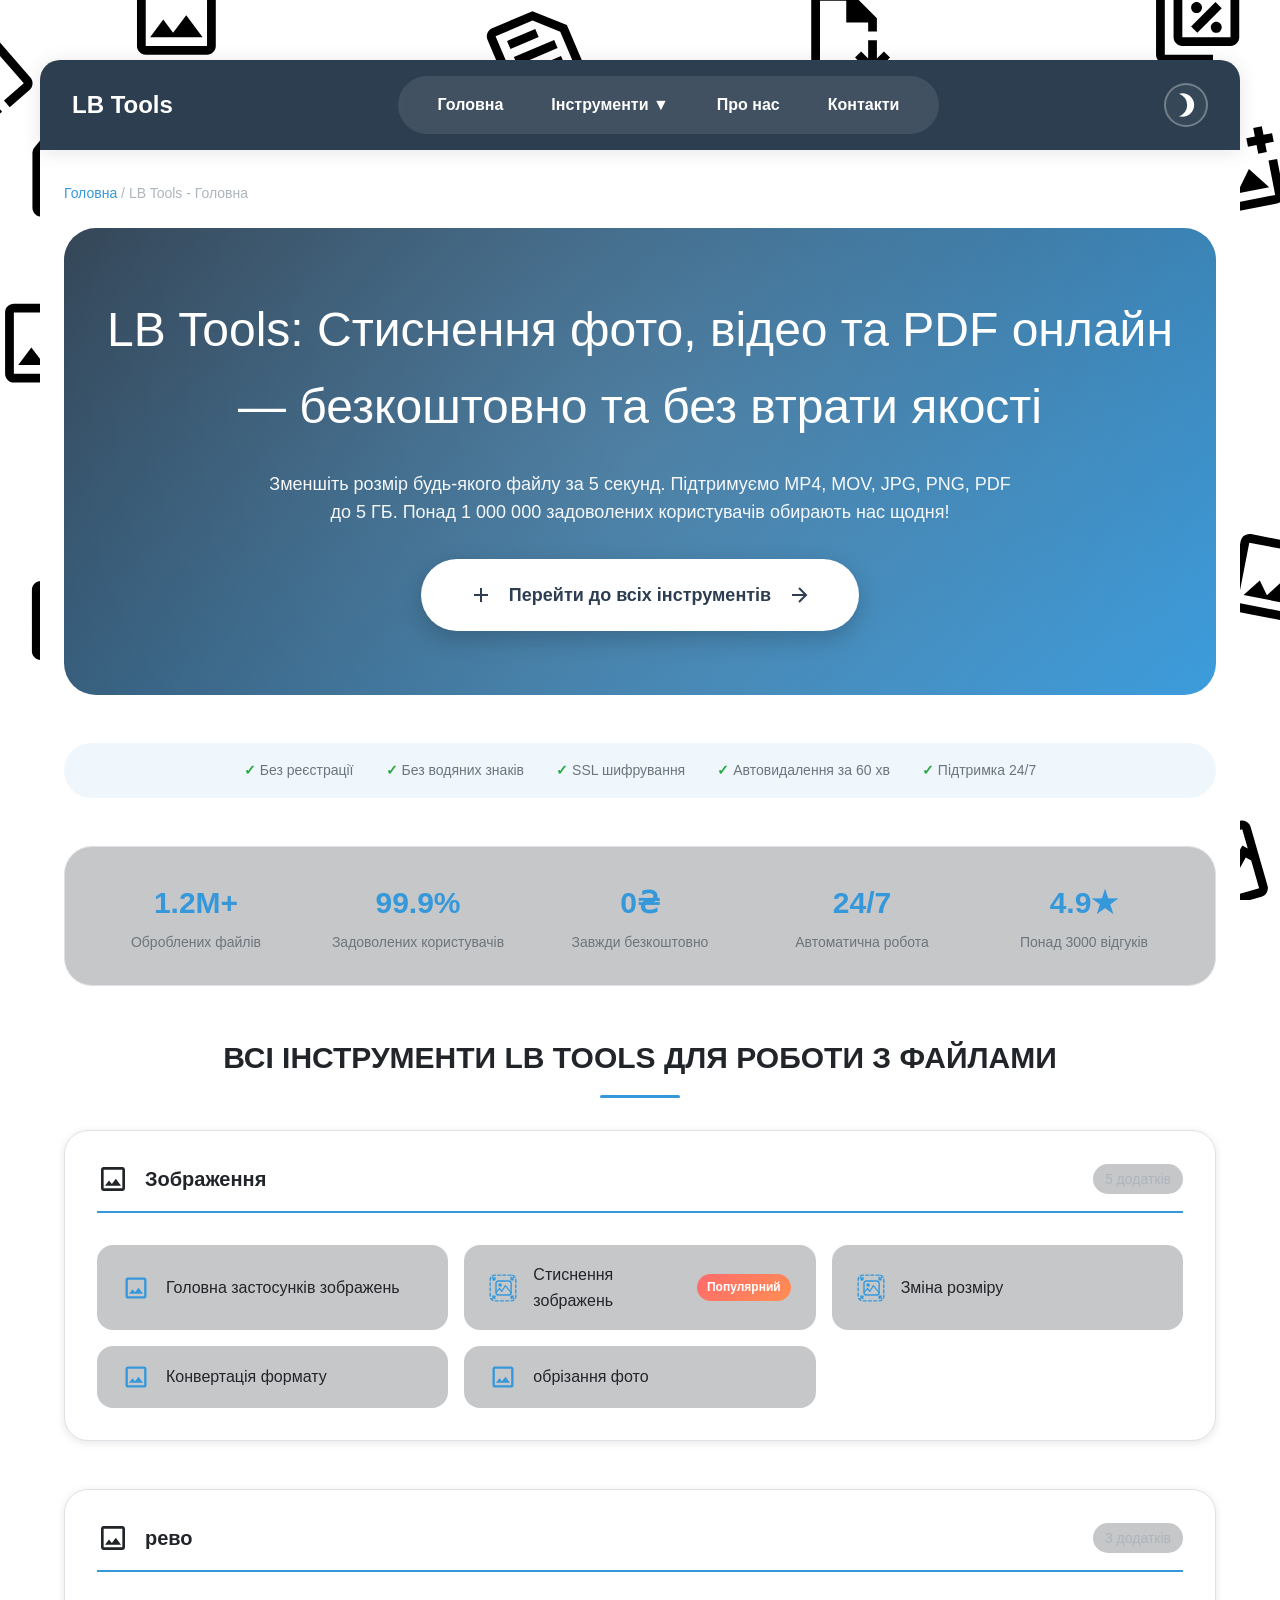
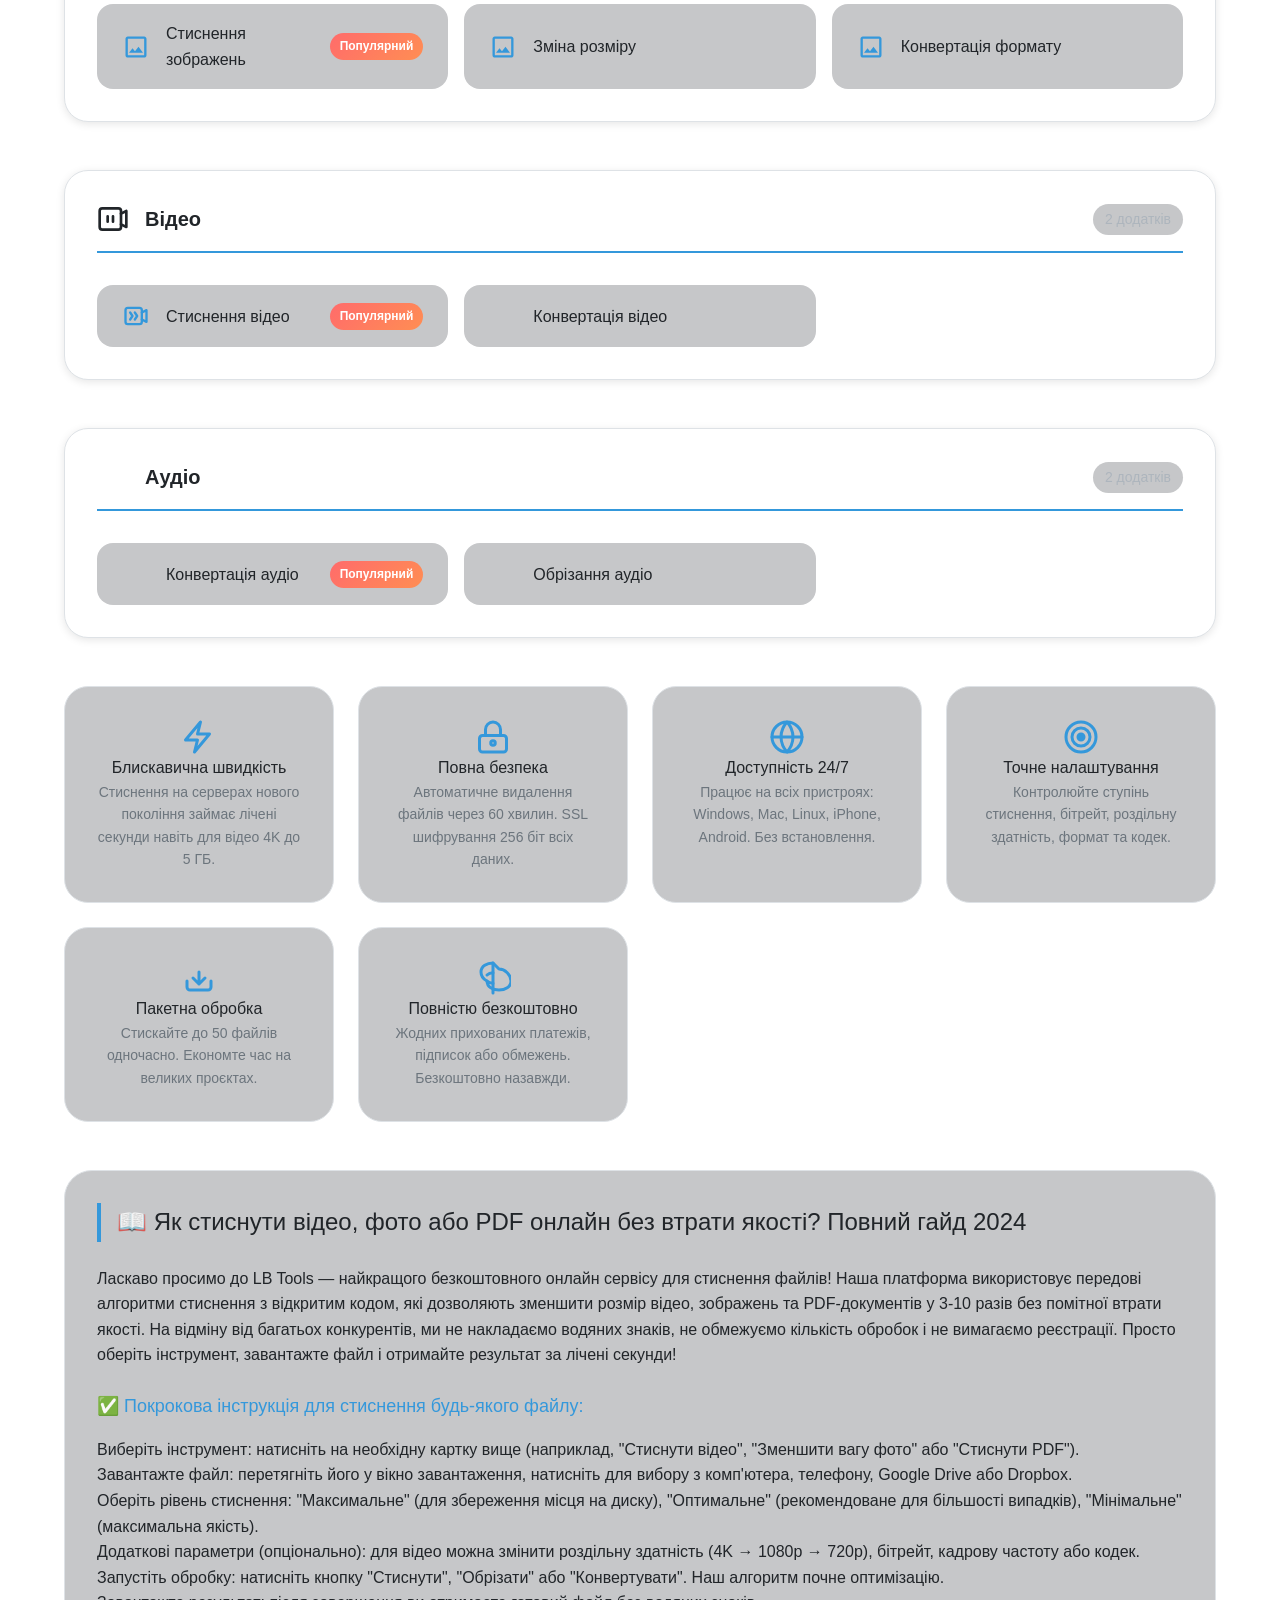
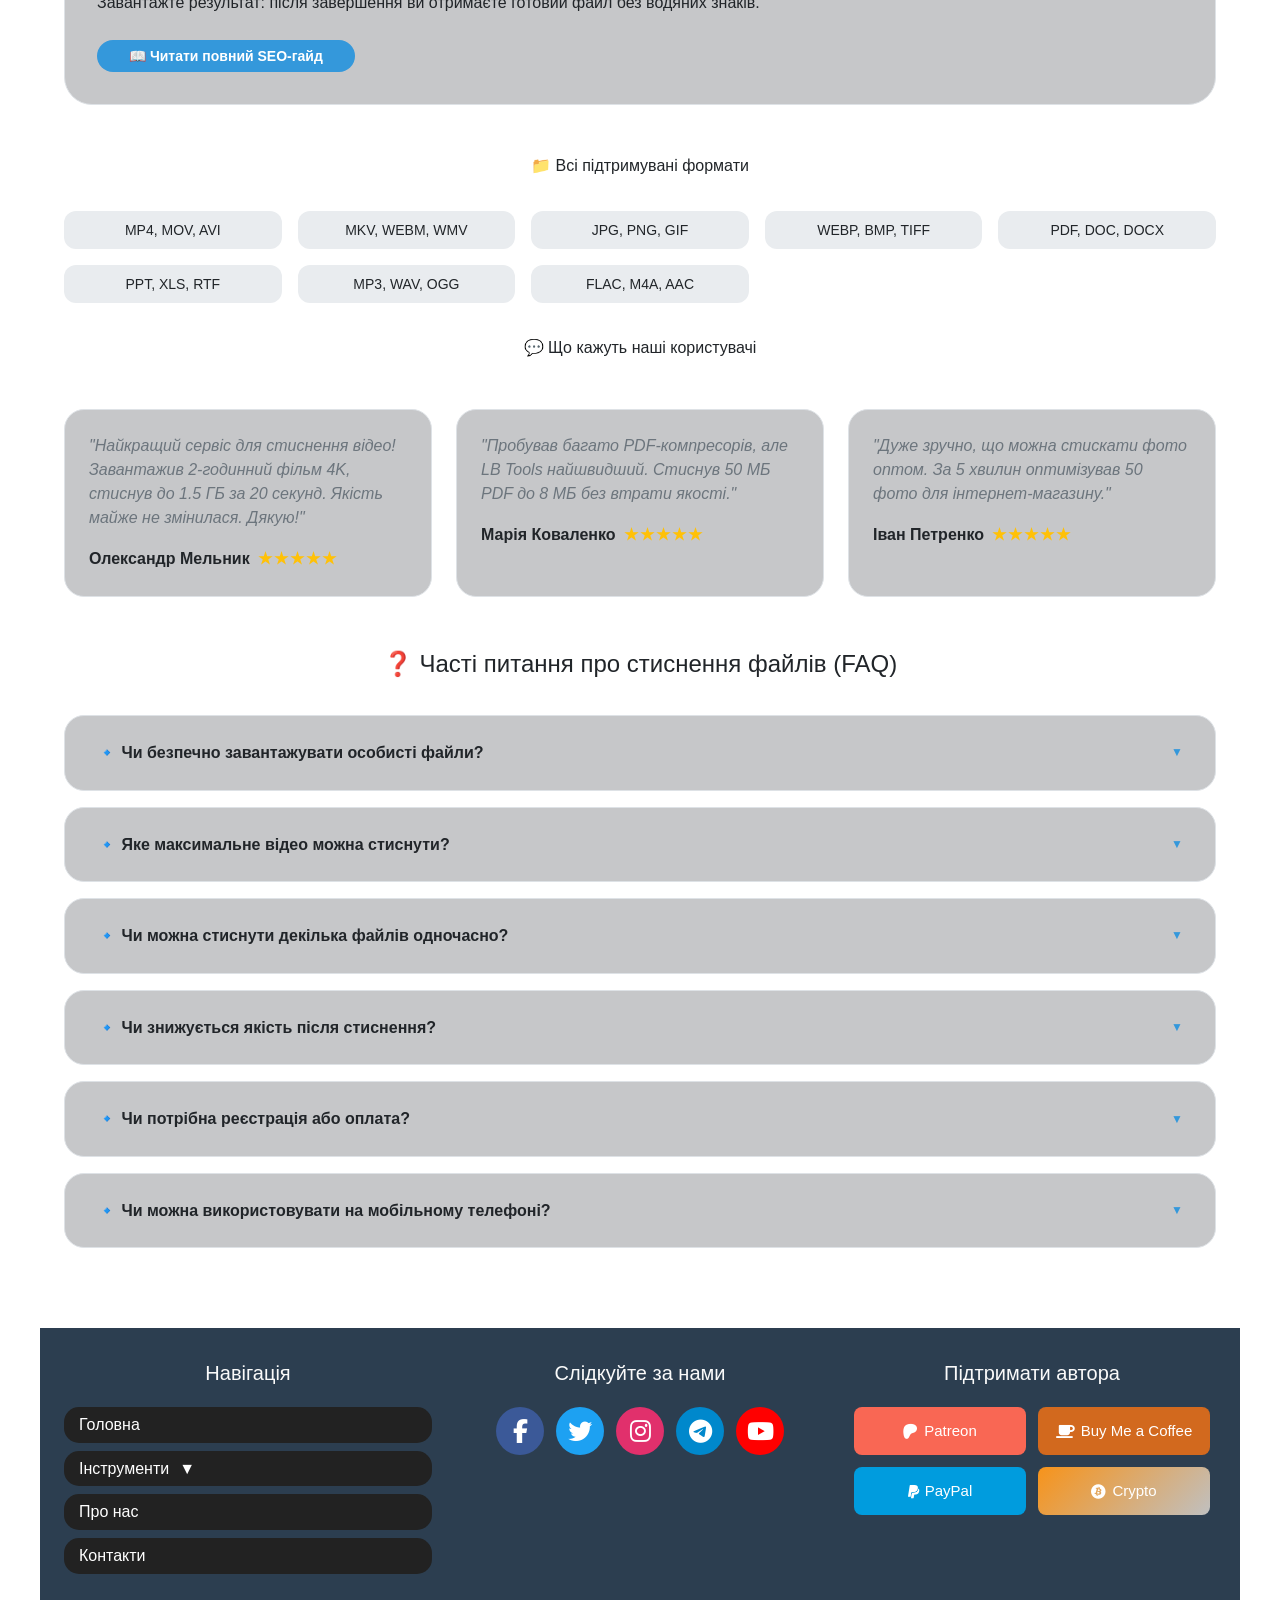
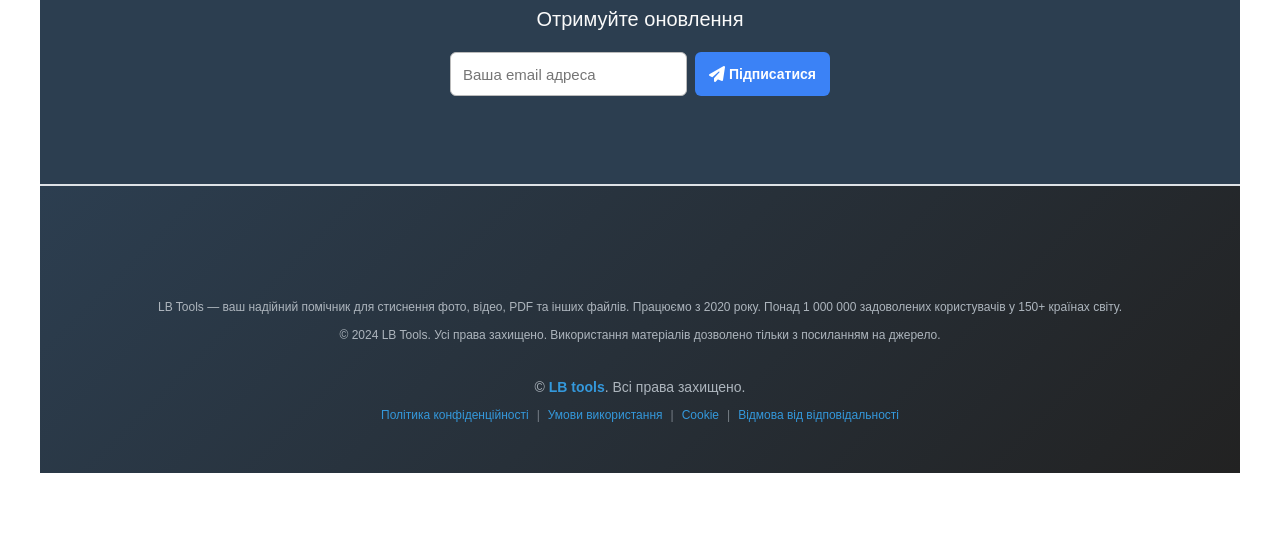
==== commit 71b6f1fa: "1" ====
--- a/index.html
+++ b/index.html
@@ -38,11 +38,11 @@
     <link rel="dns-prefetch" href="https://www.google-analytics.com">
     <link rel="dns-prefetch" href="https://www.googletagmanager.com">
     
-    <link rel="stylesheet" href="assets/css/reset.css">
-    <link rel="stylesheet" href="assets/css/main.css">
-    <link rel="stylesheet" href="assets/css/header.css">
-    <link rel="stylesheet" href="assets/css/footer.css">
-    <link rel="stylesheet" href="assets/css/index.css">
+    <link rel="stylesheet" href="/assets/css/reset.css">
+    <link rel="stylesheet" href="/assets/css/main.css">
+    <link rel="stylesheet" href="/assets/css/header.css">
+    <link rel="stylesheet" href="/assets/css/footer.css">
+    <link rel="stylesheet" href="/assets/css/index.css">
 
     
     <!-- Schema.org мікророзмітка -->
@@ -166,7 +166,7 @@
             
             <!-- Хлібні крихти для SEO -->
             <div class="breadcrumbs">
-                <a href="/">Головна</a> / <span>LB Tools - стиснення файлів онлайн</span>
+                <a href="/">Головна</a> / <span>LB Tools - Головна</span>
             </div>
             
             <!-- HERO блок з кнопкою замість зони завантаження -->
@@ -211,32 +211,56 @@
             <!-- Сітка переваг (розширена) -->
             <div class="feature-grid">
                 <div class="feature-card">
-                    <div class="feature-icon">⚡</div>
+                    <div class="feature-icon">
+                        <svg class="icon" aria-hidden="true">
+                            <use href="/assets/img/icons/icons.svg#flash-ico"></use>
+                        </svg>
+                    </div>
                     <h3>Блискавична швидкість</h3>
                     <p>Стиснення на серверах нового покоління займає лічені секунди навіть для відео 4K до 5 ГБ.</p>
                 </div>
                 <div class="feature-card">
-                    <div class="feature-icon">🔒</div>
+                    <div class="feature-icon">
+                        <svg class="icon" aria-hidden="true">
+                            <use href="/assets/img/icons/icons.svg#lock-ico"></use>
+                        </svg>
+                    </div>
                     <h3>Повна безпека</h3>
                     <p>Автоматичне видалення файлів через 60 хвилин. SSL шифрування 256 біт всіх даних.</p>
                 </div>
                 <div class="feature-card">
-                    <div class="feature-icon">🌍</div>
+                    <div class="feature-icon">
+                        <svg class="icon" aria-hidden="true">
+                            <use href="/assets/img/icons/icons.svg#globe-ico"></use>
+                        </svg>
+                    </div>
                     <h3>Доступність 24/7</h3>
                     <p>Працює на всіх пристроях: Windows, Mac, Linux, iPhone, Android. Без встановлення.</p>
                 </div>
                 <div class="feature-card">
-                    <div class="feature-icon">🎯</div>
+                    <div class="feature-icon">
+                        <svg class="icon" aria-hidden="true">
+                            <use href="/assets/img/icons/icons.svg#target-ico"></use>
+                        </svg>
+                    </div>
                     <h3>Точне налаштування</h3>
                     <p>Контролюйте ступінь стиснення, бітрейт, роздільну здатність, формат та кодек.</p>
                 </div>
                 <div class="feature-card">
-                    <div class="feature-icon">📦</div>
+                    <div class="feature-icon">
+                        <svg class="icon" aria-hidden="true">
+                            <use href="/assets/img/icons/icons.svg#download-ico"></use>
+                        </svg>
+                    </div>
                     <h3>Пакетна обробка</h3>
                     <p>Стискайте до 50 файлів одночасно. Економте час на великих проєктах.</p>
                 </div>
                 <div class="feature-card">
-                    <div class="feature-icon">🆓</div>
+                    <div class="feature-icon">
+                        <svg class="icon" aria-hidden="true">
+                            <use href="/assets/img/icons/icons.svg#leaf-ico"></use>
+                        </svg>
+                    </div>
                     <h3>Повністю безкоштовно</h3>
                     <p>Жодних прихованих платежів, підписок або обмежень. Безкоштовно назавжди.</p>
                 </div>
@@ -360,11 +384,11 @@
     </main>
 
     <footer id="footer" class="site-footer"></footer>
-    
-    <!-- Кнопка "Наверх" -->
-    <button class="scroll-to-top" id="scrollToTopBtn" aria-label="Наверх">↑</button>
-
-    <script src="assets/js/main.js"></script>
+
+    
+
+    <script src="/assets/js/main.js"></script>
+    <script src="/assets/js/scrollToTop.js"></script>
     <script>
         // Кнопка переходу до інструментів
         const goToToolsBtn = document.getElementById('goToToolsBtn');
@@ -398,21 +422,6 @@
             });
         });
         
-        // Кнопка "Наверх"
-        const scrollToTopBtn = document.getElementById('scrollToTopBtn');
-        if(scrollToTopBtn) {
-            window.addEventListener('scroll', () => {
-                if(window.scrollY > 500) {
-                    scrollToTopBtn.classList.add('show');
-                } else {
-                    scrollToTopBtn.classList.remove('show');
-                }
-            });
-            scrollToTopBtn.addEventListener('click', () => {
-                window.scrollTo({ top: 0, behavior: 'smooth' });
-            });
-        }
-        
         // Анімації
         document.querySelectorAll('.format-badge, .testimonial-card').forEach((el, idx) => {
             el.style.animationDelay = `${idx * 0.05}s`;
--- a/assets/css/main.css
+++ b/assets/css/main.css
@@ -179,31 +179,49 @@
    ========================================================= */
 *, *::before, *::after{box-sizing:border-box;}
 
-html{
-  /* Намай вміним "smooth" це не дуже; обмежаємо лише body */
-  min-height:100vh;
-  background-color:var(--bg-primary);
-  background-image:var(--page-bg-image);
-  background-size:cover;
-  background-position:center;
-  /* Фіксований фон залишено – він працює без CSS-залип. */
-  background-attachment:fixed;
-  color:var(--text-primary);
-}
-
-body{
-  margin:auto;
-  max-width:1444px;
-  width:100%;
-  padding:var(--text-6xl) 0;
-  overflow-x:hidden;
-  position:relative;
-  font-family:var(--font-family);
-  color:var(--text-primary);
-  line-height:1.6;
-  /* Плавне прокручування – лише в межах body   */
-  scroll-behavior:smooth;
-}
+html {
+  min-height: 100vh;
+  background-color: var(--bg-primary);
+  background-size: cover;
+  background-position: center;
+}
+
+html::before {
+  content: "";
+  position: fixed;
+  inset: 0;
+  background-image: var(--page-bg-image);
+  background-size: cover;
+  background-position: center;
+  z-index: -1;
+}
+
+body {
+  margin: auto;
+  max-width: 1444px;
+  width: 100%;
+  padding: var(--text-6xl) 0;
+  overflow-x: hidden;
+  position: relative;
+  font-family: var(--font-family);
+  color: var(--text-primary);
+  line-height: 1.6;
+  scroll-behavior: smooth;
+}
+
+/* 1️⃣ Плавність появи сторінки (тільки CSS) */
+body {
+  opacity: 0;
+
+  animation: fadeInPage 0.6s ease-in-out forwards;
+}
+
+/* Ключові кадри анімації */
+@keyframes fadeInPage {
+  from { opacity: 0; }
+  to   { opacity: 1; }
+}
+
 
 main{
   background-color:var(--bg-primary);
@@ -249,11 +267,31 @@
   left:0;
 }
 
+
+
 /* =========================================================
    3️⃣  СПЕЦИФІЧНІ СТИЛІ ДЛЯ ДОДАТКІВ
    ========================================================= */
 main{
   padding:var(--space-xl) var(--space-lg);
+}
+
+
+
+/* Хлібні крихти */
+.breadcrumbs {
+    margin-bottom: var(--space-lg);
+    font-size: var(--text-sm);
+    color: var(--text-muted);
+}
+
+.breadcrumbs a {
+    color: var(--accent-secondary);
+    text-decoration: none;
+}
+
+.breadcrumbs a:hover {
+    text-decoration: underline;
 }
 
 /* Заголовок секції */
@@ -468,3 +506,51 @@
   background:var(--bg-secondary);
   border-radius:16px;
 }
+
+
+
+
+
+ /* Кнопка наверх */
+  .scroll-to-top {
+      position: fixed;
+      bottom: 30px;
+      right: 30px;
+      width: 50px;
+      height: 50px;
+      background: var(--accent-secondary);
+      color: white;
+      border: none;
+      border-radius: 50%;
+      cursor: pointer;
+      opacity: 0;
+      visibility: hidden;
+      transition: var(--transition-default);
+      z-index: 1000;
+      display: flex;
+      align-items: center;
+      justify-content: center;
+      font-size: 24px;
+  }
+  
+  .scroll-to-top.show {
+      opacity: 1;
+      visibility: visible;
+  }
+  
+  .scroll-to-top:hover {
+      background: var(--accent-primary);
+      transform: translateY(-3px);
+  }
+  
+  @media (max-width: 480px) {
+      .scroll-to-top { bottom: 20px; right: 20px; width: 40px; height: 40px; font-size: 18px; }
+  }
+
+
+
+
+
+
+
+  
--- a/assets/css/header.css
+++ b/assets/css/header.css
@@ -326,30 +326,60 @@
 }
 
 /* ===== DROPDOWN MENU STYLES ===== */
+
 .dropdown-header-link {
     position: relative;
-    
-    .header-links {
-        display: none;
-    }
-    
-    &.open {
-        .header-links {
-            display: flex;
-        }
-        
-        .dropdown-header-link-btn {
-            color: var(--accent-secondary);
-            border-color: var(--accent-secondary);
-            background: rgba(255, 255, 255, 0.15);
-            box-shadow: 0 4px 15px rgba(0, 0, 0, 0.1);
-        }
-        
-        .dropdown-arrow-header-link {
-            transform: rotate(180deg);
-        }
-    }
-}
+}
+
+/* Контейнер */
+.dropdown-header-link {
+    position: relative;
+}
+
+/* Меню */
+.dropdown-header-link .header-links {
+    position: absolute; /* 🔥 ключ */
+    top: 100%;
+    left: 0;
+
+    display: flex;
+    flex-direction: column;
+
+    opacity: 0;
+    transform: translateY(-10px);
+    pointer-events: none;
+
+    transition: opacity 0.25s ease, transform 0.25s ease;
+
+    /* щоб не скакало */
+    will-change: transform, opacity;
+}
+
+/* Відкрито */
+.dropdown-header-link.open .header-links {
+    opacity: 1;
+    transform: translateY(0);
+    pointer-events: auto;
+}
+
+/* Кнопка в стані open */
+.dropdown-header-link.open .dropdown-header-link-btn {
+    color: var(--accent-secondary);
+    border-color: var(--accent-secondary);
+    background: rgba(255, 255, 255, 0.15);
+    box-shadow: 0 4px 15px rgba(0, 0, 0, 0.1);
+}
+.dropdown-arrow-header-link{
+    transition: transform 0.3s ease;
+    display: inline-flex;
+}
+/* Стрілка */
+.dropdown-arrow-header-link.active {
+    transform: rotate(180deg);
+}
+
+
+
 
 .category-name-arrow-header {
     display: block;
@@ -446,7 +476,7 @@
     .apps-grid-header {
         padding: 10px 0 10px 10px;
         display: grid;
-        grid-template-columns: repeat(auto-fit, minmax(150px, 1fr));
+        grid-template-columns: repeat(auto-fit, minmax(250px, 1fr));
         gap: 8px;
     }
     
@@ -489,17 +519,30 @@
 
 /* Mobile dropdown */
 @media (max-width: 767px) {
-    .dropdown-header-link.open .header-links {
+    .dropdown-header-link .header-links {
         position: static;
         width: 100%;
+
+        display: flex;
+        flex-direction: column;
+
         background: rgba(255, 255, 255, 0.05);
         border-radius: 12px;
-        flex-direction: column;
+        margin: 0;
+        padding: 0 15px;
+
+        /* 🔥 головне */
+        max-height: 0;
+        opacity: 0;
+        overflow: hidden;
+
+        transition: max-height 0.3s ease, opacity 0.25s ease, padding 0.3s ease;
+    }
+
+        .dropdown-header-link.open .header-links {
+        max-height: 500px; /* нормальне значення */
+        opacity: 1;
         padding: 15px;
-        box-sizing: border-box;
-        max-height: 1000vh;
-        overflow-y: auto;
-        margin-top: 10px;
     }
     
     .header-links {
--- a/assets/css/index.css
+++ b/assets/css/index.css
@@ -166,10 +166,33 @@
             box-shadow: 0 12px 28px rgba(var(--accent-secondary-rgb), 0.15);
         }
         
+        .feature-card h3 {
+            font-size: var(--text-base);
+            color: var(--text-primary);
+        }
+
+        .feature-card p{
+            color: var(--text-secondary);
+            font-size: var(--text-sm);
+        }
+        
         .feature-icon {
-            font-size: 48px;
+            width: var(--text-4xl);
+            height: var(--text-4xl);
             margin-bottom: var(--space-md);
-        }
+            display: flex;
+            align-items: center;
+            justify-content: center;
+            margin: 0 auto;
+        }
+        .feature-icon .icon{
+            color: var(--accent-secondary);
+            width: 100%;
+            height: 100%;
+            display: inline-flex;
+        
+        }
+
         
         /* SEO текст */
         .seo-expandable-text {
@@ -349,54 +372,6 @@
             max-height: 500px;
         }
         
-        /* Хлібні крихти */
-        .breadcrumbs {
-            margin-bottom: var(--space-lg);
-            font-size: var(--text-sm);
-            color: var(--text-muted);
-        }
-        
-        .breadcrumbs a {
-            color: var(--accent-secondary);
-            text-decoration: none;
-        }
-        
-        .breadcrumbs a:hover {
-            text-decoration: underline;
-        }
-        
-        /* Кнопка наверх */
-        .scroll-to-top {
-            position: fixed;
-            bottom: 30px;
-            right: 30px;
-            width: 50px;
-            height: 50px;
-            background: var(--accent-secondary);
-            color: white;
-            border: none;
-            border-radius: 50%;
-            cursor: pointer;
-            opacity: 0;
-            visibility: hidden;
-            transition: var(--transition-default);
-            z-index: 1000;
-            display: flex;
-            align-items: center;
-            justify-content: center;
-            font-size: 24px;
-        }
-        
-        .scroll-to-top.show {
-            opacity: 1;
-            visibility: visible;
-        }
-        
-        .scroll-to-top:hover {
-            background: var(--accent-primary);
-            transform: translateY(-3px);
-        }
-        
         /* Анімації */
         @keyframes fadeInUp {
             from { opacity: 0; transform: translateY(30px); }
